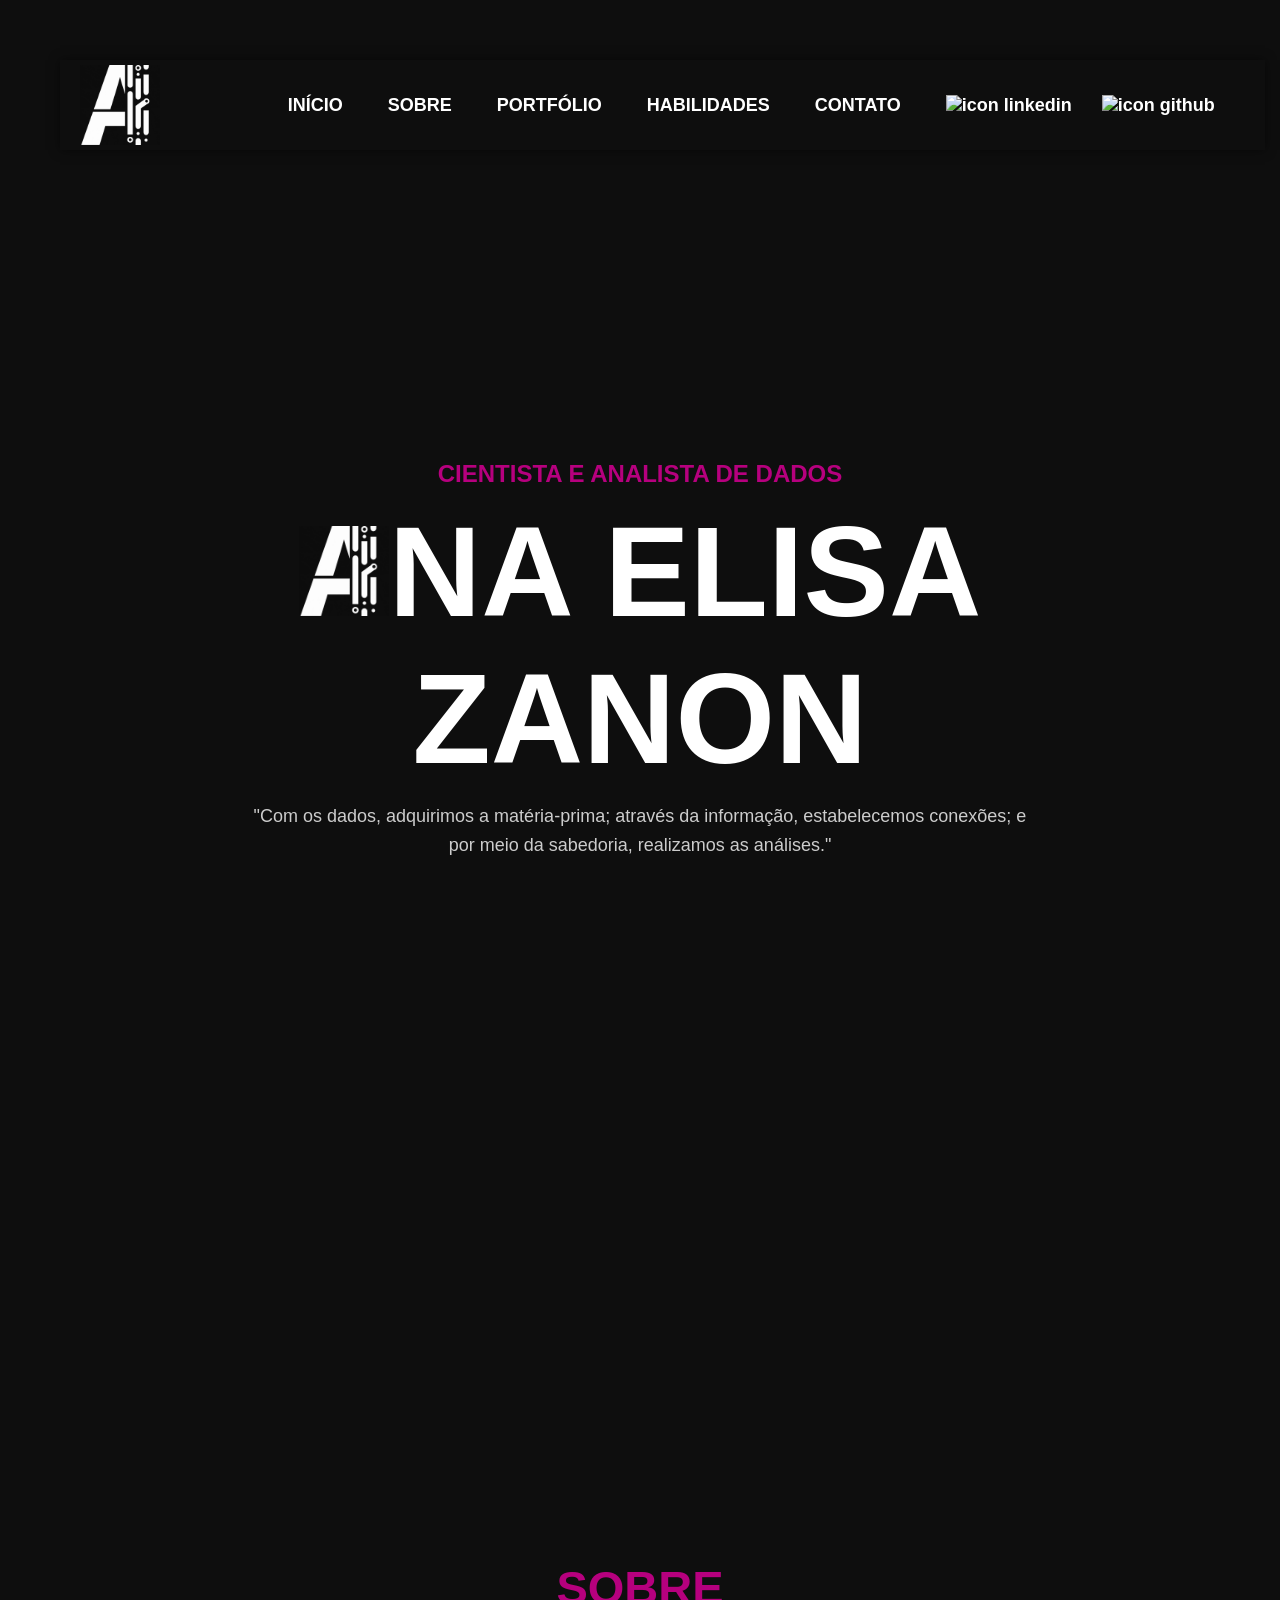
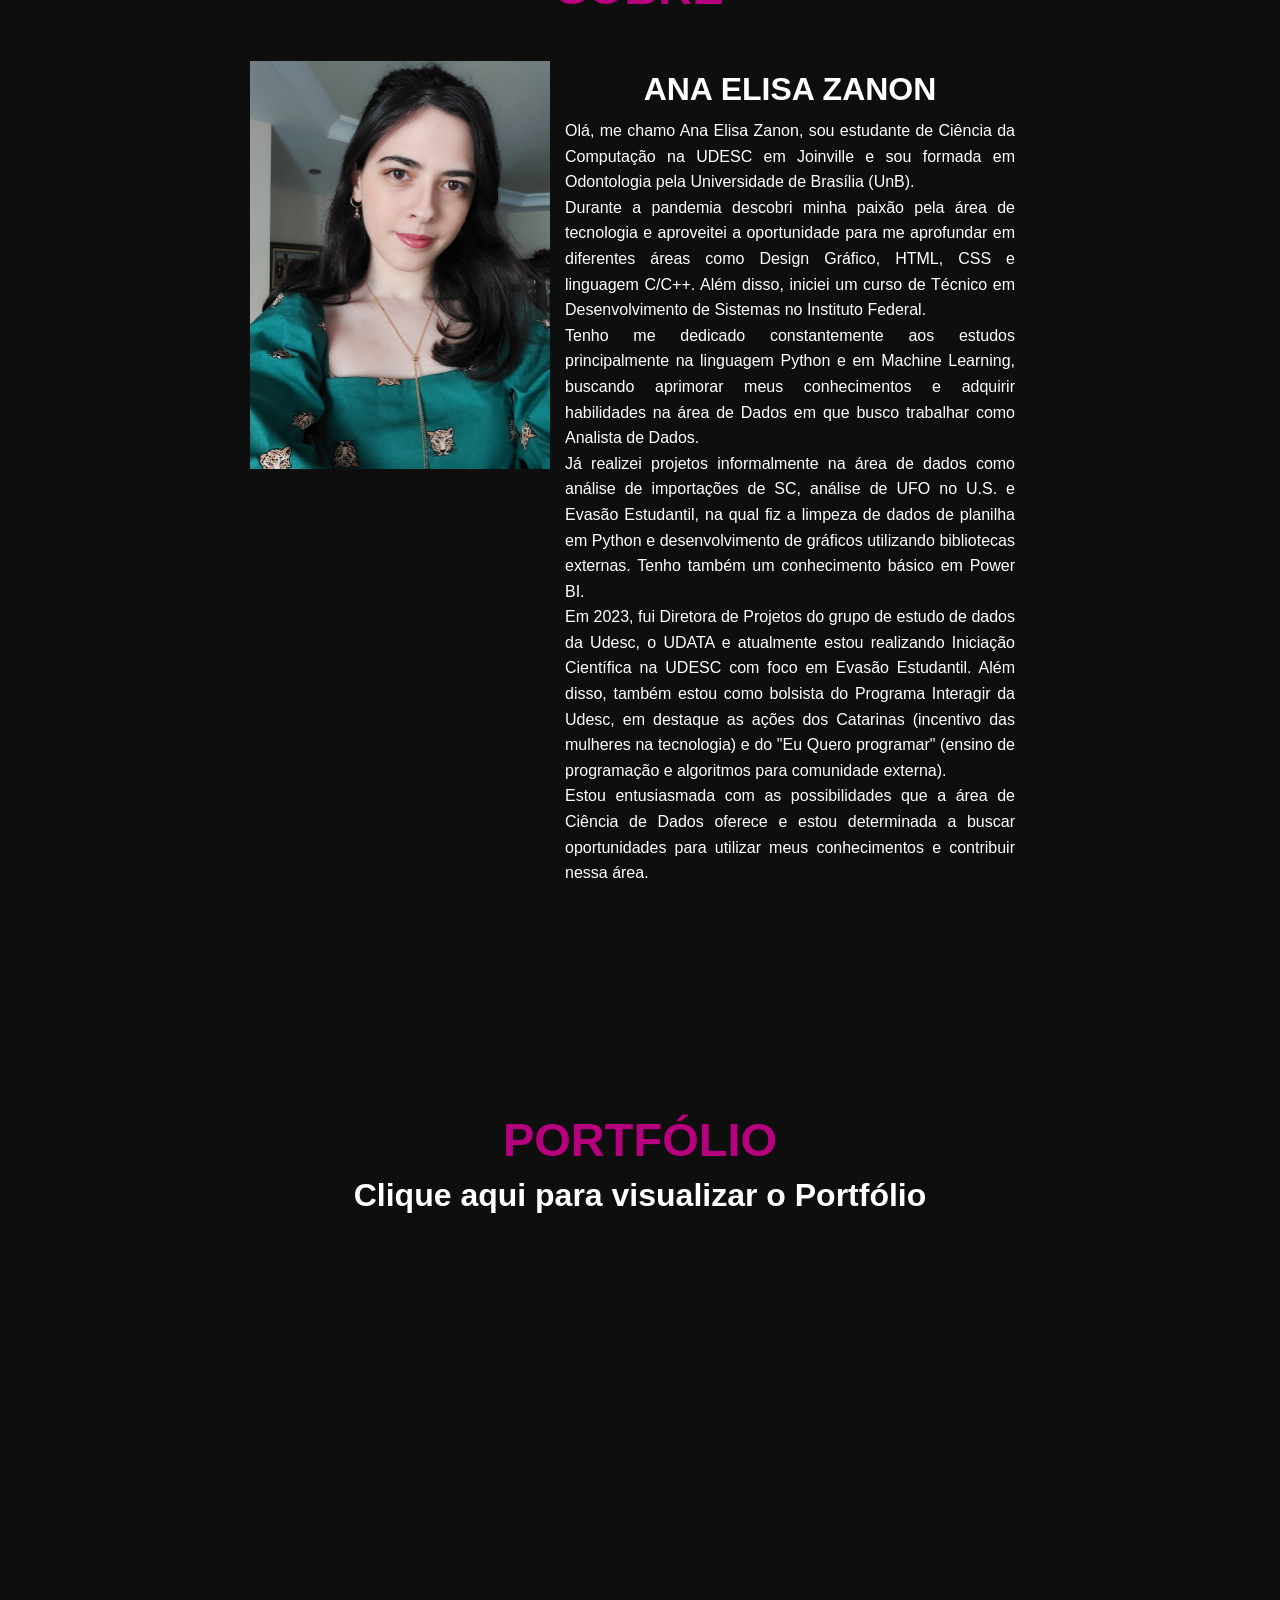
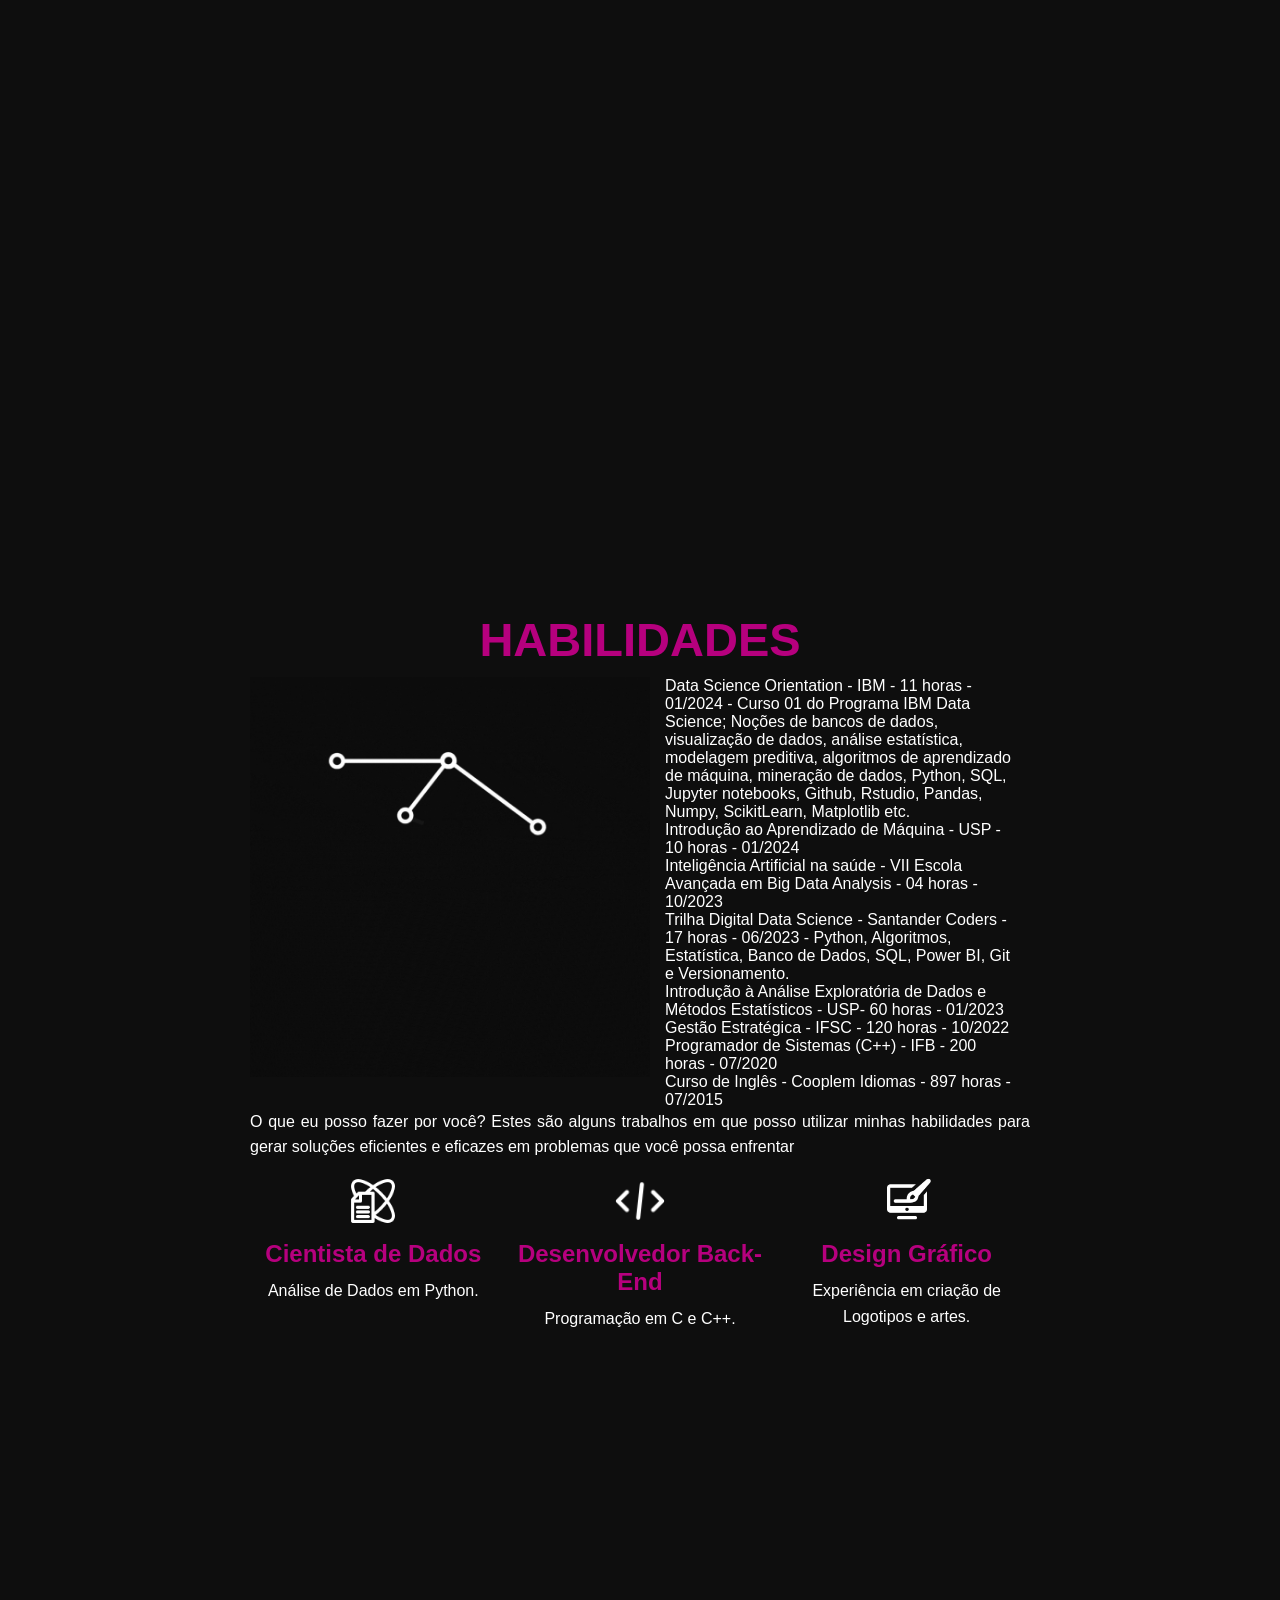
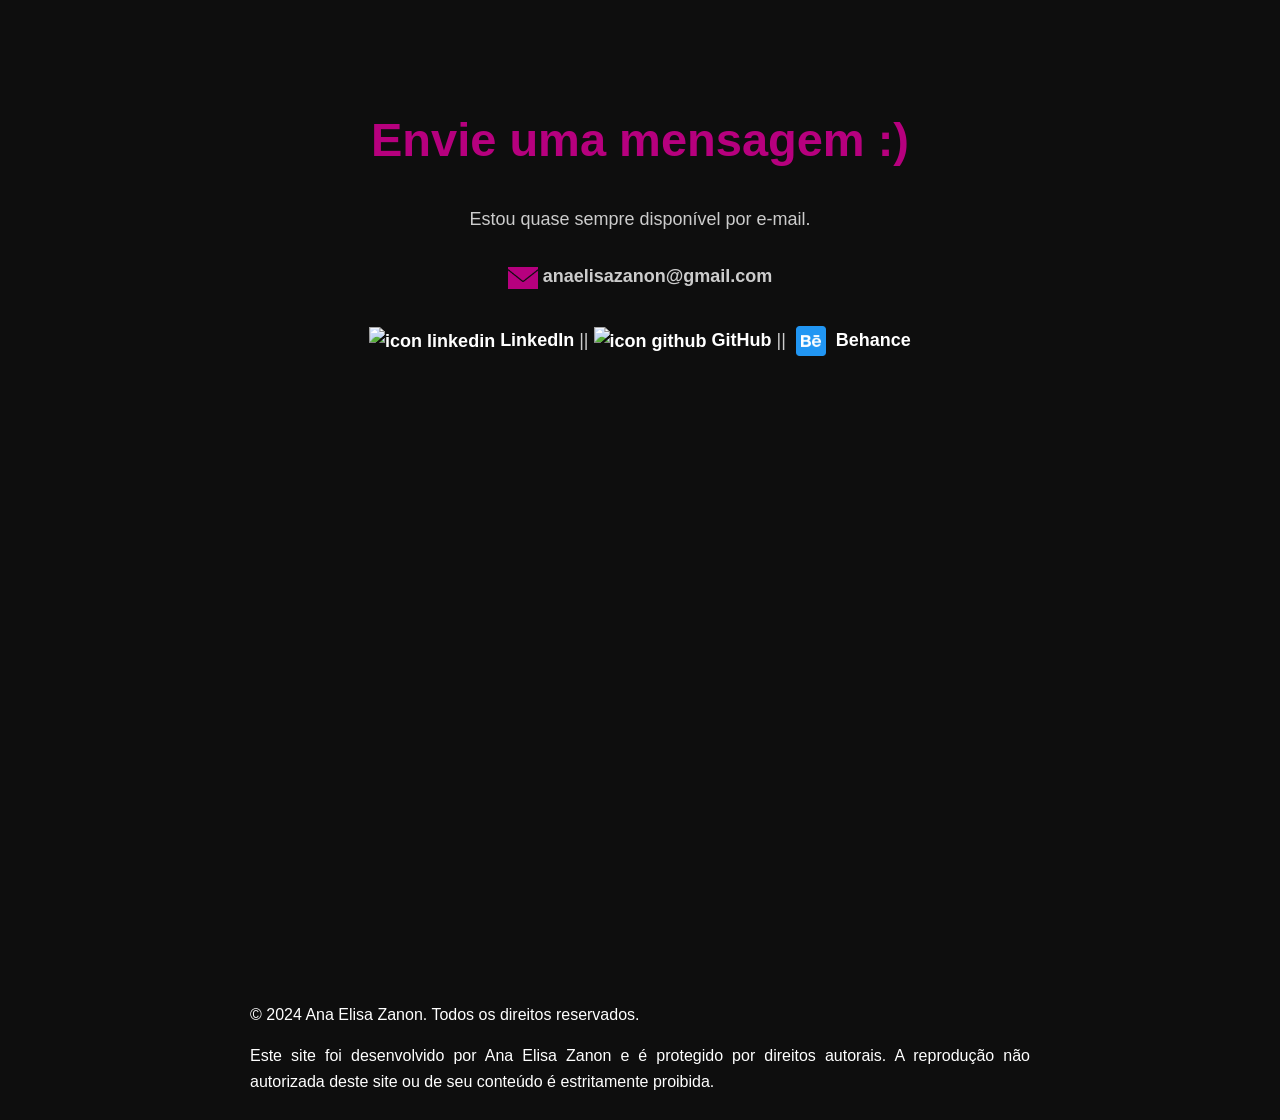
==== index.html @ 8efde6a9 "Update index.html" ====
<!DOCTYPE html>
<html lang="pt-BR">
<head>
    <meta charset="utf-8" />
    <title>Ana Elisa Ghanem Zanon</title>
    <meta name="viewport" content="width=device-width, initial-scale=1.0">
    <link rel="stylesheet" href="/style.css" />
    
</head>
<body>

<header>
    <nav>
        <img src="/images/gif_fundo2.gif" alt="Logo" width="80" />
        <ul>
            <li><a href="#inicio" class="scroll-link">INÍCIO</a></li>
            <li><a href="#sobre" class="scroll-link">SOBRE</a></li>
            <li><a href="#portfolio" class="scroll-link">PORTFÓLIO</a></li>
            <li><a href="#habilidades" class="scroll-link">HABILIDADES</a></li>
            <li><a href="#contato" class="scroll-link">CONTATO</a></li>
            <li><a href="https://www.linkedin.com/in/anaelisazanon/"><img src="/images/icons/icon_linkedin.png" alt="icon linkedin" width="35"/></a><a href="https://github.com/anaelisazanon"><img src="/images/icons/icon_github.png" alt="icon github" width="31"/></a></li>
        </ul>
    </nav>
</header>

<section id="inicio">
    <h4>CIENTISTA E ANALISTA DE DADOS</h4>
    <h1><img src="/images/gif_fundo2.gif" alt="A" width="90"/>NA ELISA ZANON</h1>
    <p class="subtitulo reveal-text">"Com os dados, adquirimos a matéria-prima; através da informação, estabelecemos conexões; e por meio da sabedoria, realizamos as análises."</p>
</section>

<section id="sobre">
    <h2>SOBRE</h2><br><br>
    <ul>
        <li><img src="/images/ana.jpg" alt="Foto Pessoal" width="300" /></li>
        <li><h3>ANA ELISA ZANON</h3>
            <p>Olá, me chamo Ana Elisa Zanon, sou estudante de Ciência da Computação na UDESC em Joinville e sou formada em Odontologia pela Universidade de Brasília (UnB).
            <br>Durante a pandemia descobri minha paixão pela área de tecnologia e aproveitei a oportunidade para me aprofundar em diferentes áreas como Design Gráfico, HTML, CSS e linguagem C/C++. Além disso, iniciei um curso de Técnico em Desenvolvimento de Sistemas no Instituto Federal.
            <br>Tenho me dedicado constantemente aos estudos principalmente na linguagem Python e em Machine Learning, buscando aprimorar meus conhecimentos e adquirir habilidades na área de Dados em que busco trabalhar como Analista de Dados.
            <br>Já realizei projetos informalmente na área de dados como análise de importações de SC, análise de UFO no U.S. e Evasão Estudantil, na qual fiz a limpeza de dados de planilha em Python e desenvolvimento de gráficos utilizando bibliotecas externas. Tenho também um conhecimento básico em Power BI.
            <br>Em 2023, fui Diretora de Projetos do grupo de estudo de dados da Udesc, o UDATA e atualmente estou realizando Iniciação Científica na UDESC com foco em Evasão Estudantil. Além disso, também estou como bolsista do Programa Interagir da Udesc, em destaque as ações dos Catarinas (incentivo das mulheres na tecnologia) e do "Eu Quero programar" (ensino de programação e algoritmos para comunidade externa).
            <br>Estou entusiasmada com as possibilidades que a área de Ciência de Dados oferece e estou determinada a buscar oportunidades para utilizar meus conhecimentos e contribuir nessa área.</p>
        
        </li>
    </ul>
</section>

<section id="portfolio">
    <h2>PORTFÓLIO</h2>
    <h3><a href="https://sites.google.com/view/anaelisazanon?usp=sharing">Clique aqui para visualizar o Portfólio</a></h3>
</section>

<section id="habilidades">
    <h2>HABILIDADES</h2>
    <ul>
        <li><img src="/images/gif_fundo.gif" alt="Imagem Ciencia de Dados" width="400" /></li>
        <li>Data Science Orientation - IBM - 11 horas - 01/2024 - Curso 01 do Programa IBM Data Science; Noções de bancos de dados, visualização de dados, análise estatística, modelagem preditiva, algoritmos de aprendizado de máquina, mineração de dados, Python, SQL, Jupyter notebooks, Github, Rstudio, Pandas, Numpy, ScikitLearn, Matplotlib etc.
        <br>Introdução ao Aprendizado de Máquina - USP - 10 horas - 01/2024
        <br>Inteligência Artificial na saúde - VII Escola Avançada em Big Data Analysis - 04 horas - 10/2023
        <br>Trilha Digital Data Science - Santander Coders - 17 horas - 06/2023 - Python, Algoritmos, Estatística, Banco de Dados, SQL, Power BI, Git e Versionamento.
        <br>Introdução à Análise Exploratória de Dados e Métodos Estatísticos - USP- 60 horas - 01/2023
        <br>Gestão Estratégica - IFSC - 120 horas - 10/2022
        <br>Programador de Sistemas (C++) - IFB - 200 horas - 07/2020
        <br>Curso de Inglês - Cooplem Idiomas - 897 horas - 07/2015
        </li>
    </ul>
    <p>O que eu posso fazer por você? Estes são alguns trabalhos em que posso utilizar minhas habilidades para gerar soluções eficientes e eficazes em problemas que você possa enfrentar</p>
    <div class="grid-container">
        <div class="grid-item">
            <img src="/images/icons/icon1.png" alt="Ícone 1">
            <h4>Cientista de Dados</h4>
            <p class="subtitulo2">Análise de Dados em Python.</p>
        </div>
        <div class="grid-item">
            <img src="/images/icons/icon2.png" alt="Ícone 2">
            <h4>Desenvolvedor Back-End</h4>
            <p class="subtitulo2">Programação em C e C++.</p>
        </div>
        <div class="grid-item">
            <img src="/images/icons/icon3.png" alt="Ícone 3">
            <h4>Design Gráfico</h4>
            <p class="subtitulo2">Experiência em criação de Logotipos e artes. </p>
        </div>
        
        <!-- Repita para os demais ícones e habilidades -->
    </div>


</section>

<section id="contato">
    <h2>Envie uma mensagem :)</h2><br>
    <p class="subtitulo">
        Estou quase sempre disponível por e-mail.
        <br><br><a href="mailto:anaelisazanon@gmail.com"><img src="/images/icons/icon_email.png" alt="icon behance" width="30" align="center" />  </a><b>anaelisazanon@gmail.com</b> <br><br>
        <a href="https://www.linkedin.com/in/anaelisazanon/"><img src="/images/icons/icon_linkedin.png" alt="icon linkedin" width="40" align="center"/> LinkedIn </a>||
        <a href="https://github.com/anaelisazanon"><img src="/images/icons/icon_github.png" alt="icon github" width="36" align="center"/> GitHub </a>||
        <a href="https://www.behance.net/anaelisazanon"><img src="/images/icons/icon_behance.png" alt="icon behance" width="40" align="center"/> Behance </a><br>
    </p>
</section>
<footer>
    <p>&copy; 2024 Ana Elisa Zanon. Todos os direitos reservados.</p>
    <p>Este site foi desenvolvido por Ana Elisa Zanon e é protegido por direitos autorais. A reprodução não autorizada deste site ou de seu conteúdo é estritamente proibida.</p>
  </footer>

</body>
</html>
---- style.css ----
html, body {
    height: 100%;
    margin: 0;
    padding: 0;
}

body {
    font-family: 'Open Sans', 'Segoe UI', Tahoma, Geneva, Verdana, sans-serif;
    background-color: #0e0e0e;
    background-size: cover;
    background-position: center top;
    background-repeat: no-repeat;
    min-height: 100vh;
    margin: 250px; 
}


ul {
    list-style: none;
    margin: 0;
    padding: 0;
    display: flex;
}

li {
    margin-right: 15px;
}
/* Adicione essas regras CSS para criar o efeito de revelação apenas para o texto específico */

.reveal-text {
    position: relative;
}

.reveal-text::after {
    content: ''; /* Cria um pseudo-elemento para o fundo */
    display: block;
    width: 100%;
    height: 100%;
    background-color: #0e0e0e; /* Cor de fundo, ajuste conforme necessário */
    position: absolute;
    top: 0;
    left: 0;
    z-index: 1; /* Coloca o fundo abaixo do texto */
    animation: revealText 2s ease-in-out forwards; /* Define a animação de revelação e mantém o estado final */
}

@keyframes revealText {
    to {
        width: 0; /* Termina com largura zero, revelando o texto */
    }
}

h1{
    color: #fff;
    font-size: 800%;
    margin: 0;
    text-align: center;
}

h2 {
    color: #B6007E;
    font-weight: bold; /* Ajusta o peso da fonte para destacar o título */
    margin: 10px 0; /* Adiciona espaçamento superior e inferior para melhorar a separação */
    font-size: 47px; /* Ajusta o tamanho da fonte conforme necessário */
    text-align: center; /* Centraliza o texto para um visual mais equilibrado */
}

h3 {
    color: #ffffff;
    font-weight: bold; /* Ajusta o peso da fonte para destacar o título */
    margin: 10px 0; /* Adiciona espaçamento superior e inferior para melhorar a separação */
    font-size: 32px; /* Ajusta o tamanho da fonte conforme necessário */
    text-align: center; /* Centraliza o texto para um visual mais equilibrado */
}

h4 {
    color: #B6007E;
    font-weight: bold; /* Ajusta o peso da fonte para destacar o título */
    margin: 10px 0; /* Adiciona espaçamento superior e inferior para melhorar a separação */
    font-size: 24px; /* Ajusta o tamanho da fonte conforme necessário */
    text-align: center; /* Centraliza o texto para um visual mais equilibrado */
}


p {
    color: #fff;
    font-weight: normal;
    margin: 0;
    text-align: justify;
    line-height: 1.6; /* Ajusta a altura da linha para melhor legibilidade */
    font-size: 16px; /* Ajusta o tamanho da fonte conforme necessário */
}

.subtitulo {
    color: #ccc; /* Exemplo: altere a cor conforme necessário */
    font-size: 18px; /* Exemplo: ajuste o tamanho da fonte conforme necessário */
    margin-top: 10px; /* Exemplo: ajuste a margem superior conforme necessário */
    text-align: center;
}

/* Adiciona um espaçamento adicional no final de cada parágrafo para melhorar a leitura */
p::after {
    content: '\00a0'; /* Adiciona um caractere de espaço não quebrável */
    display: block;
    height: 1em; /* Ajusta a altura conforme necessário */
}

a {
    text-decoration: none;
    color: #fff;
    font-weight: bold;
    transition: color 0.3s ease;
}

a:hover {
    color: #B6007E;
}

#inicio, #sobre, #portfolio, #habilidades, #contato {
    min-height: 100vh;
    display: flexbox;
    flex-direction: column;
    align-items: center;
    justify-content: center;
    color: #fff;
    background-color: #0e0e0e;
    padding-top: 200px;  
}

nav {
    display: flex;
    justify-content: space-between;
    align-items: center;
    margin: 60px;
    position: fixed;
    top: 0;
    left: 0;
    width: 91%;
    height: 70px;
    background-color: #0e0e0e;
    padding: 10px 20px;
    text-align: center;
    z-index: 2;
    box-shadow: 0 0 10px rgba(0, 0, 0, 0.5);
    
}
nav ul {
    display: flex;
    list-style: none;
    margin: 0;
    padding: 0;
    align-items: center; /* Adiciona o alinhamento vertical */
}

nav ul li {
    margin-right: 15px;
    display: flex;
    align-items: center;
}

nav a {
    color: #fff;
    text-decoration: none;
    margin: 0 15px;
    font-size: 18px;
}


#habilidades {
    /* Adicione estilos conforme necessário para a seção de habilidades */
}

.grid-container {
    display: grid;
    grid-template-columns: repeat(3, 1fr);
    gap: 20px; /* Espaçamento entre os itens da grade */
}

.grid-item {
    text-align: center;
}

.grid-item img {
    width: 100%; /* Certifica-se de que a largura da imagem é 100% do contêiner */
    max-width: 50px; /* Defina a largura máxima da imagem conforme necessário */
}

.grid-item p {
    margin-top: 10px; /* Ajuste conforme necessário */
    color: #fff; /* Cor do texto */
}
.subtitulo2 {
    color: #ccc; /* Exemplo: altere a cor conforme necessário */
    font-size: 16px; /* Exemplo: ajuste o tamanho da fonte conforme necessário */
    margin-top: 10px; /* Exemplo: ajuste a margem superior conforme necessário */
    text-align: center;
}
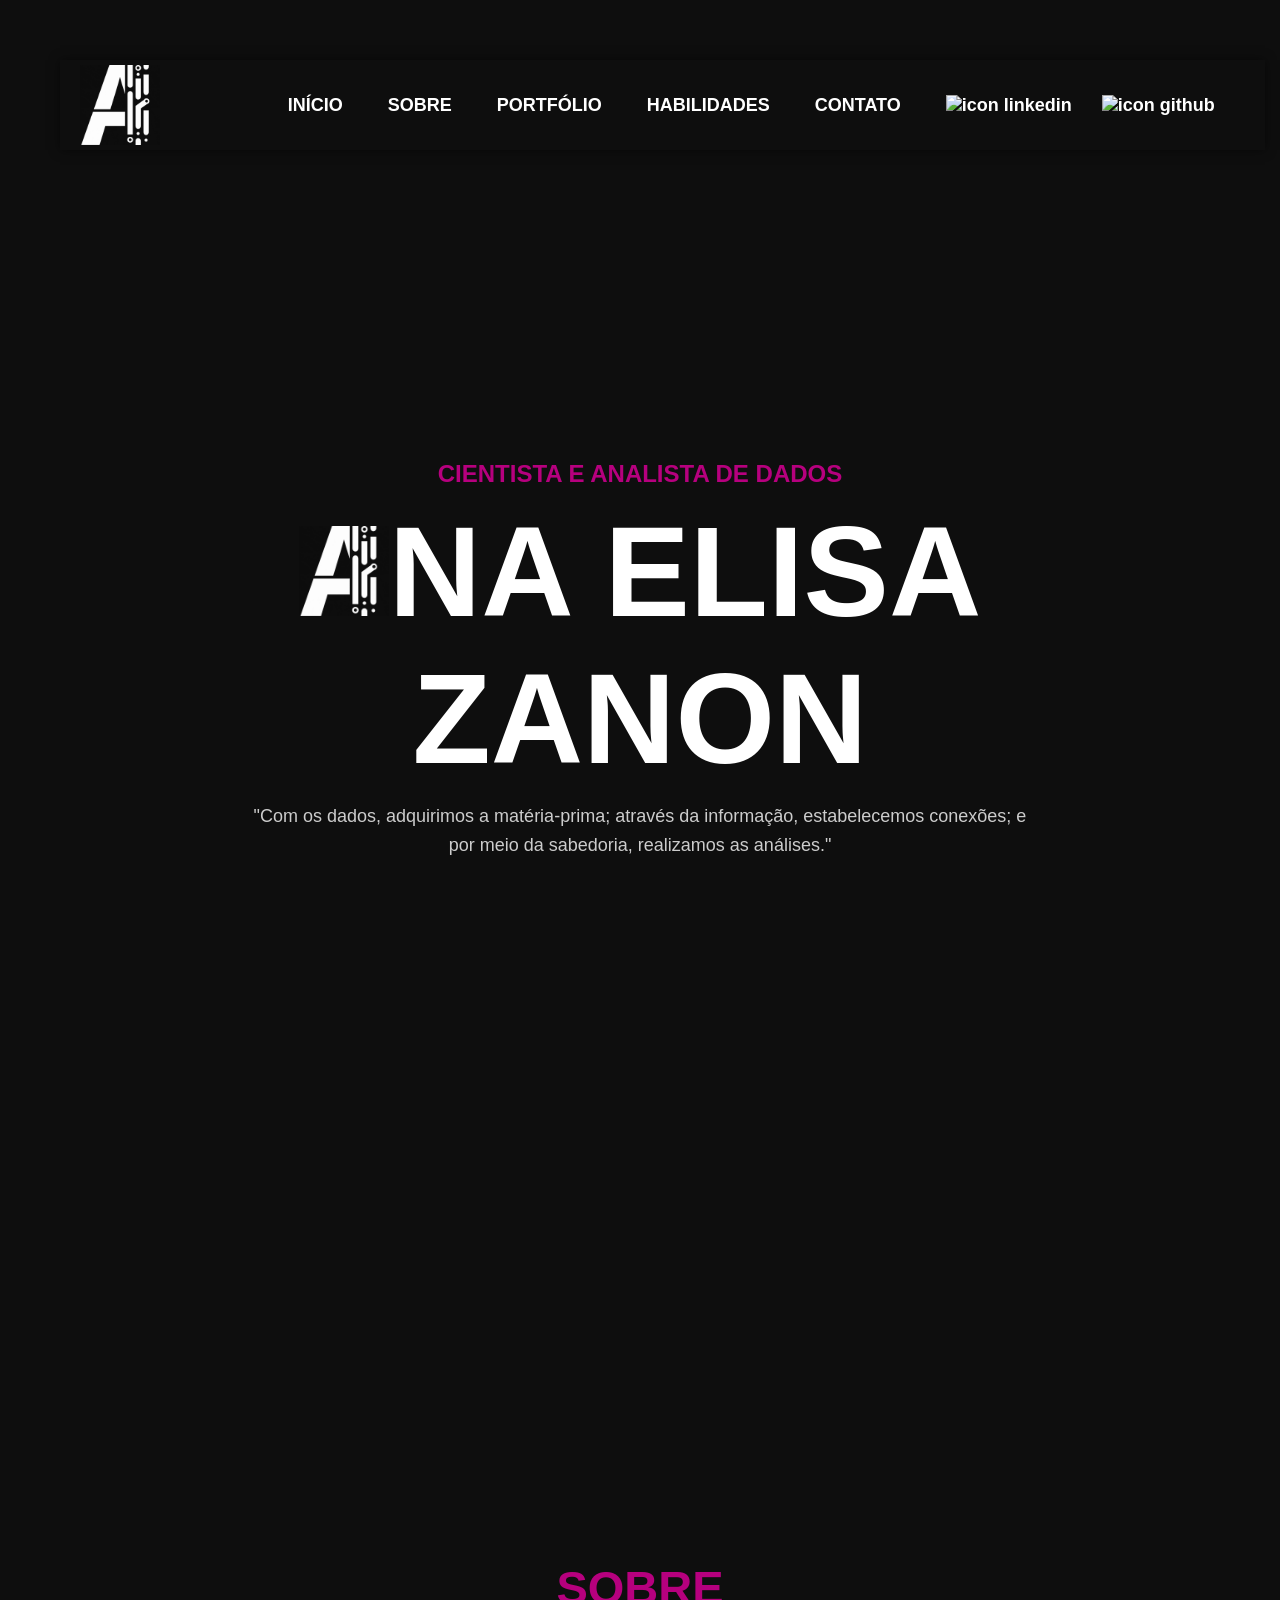
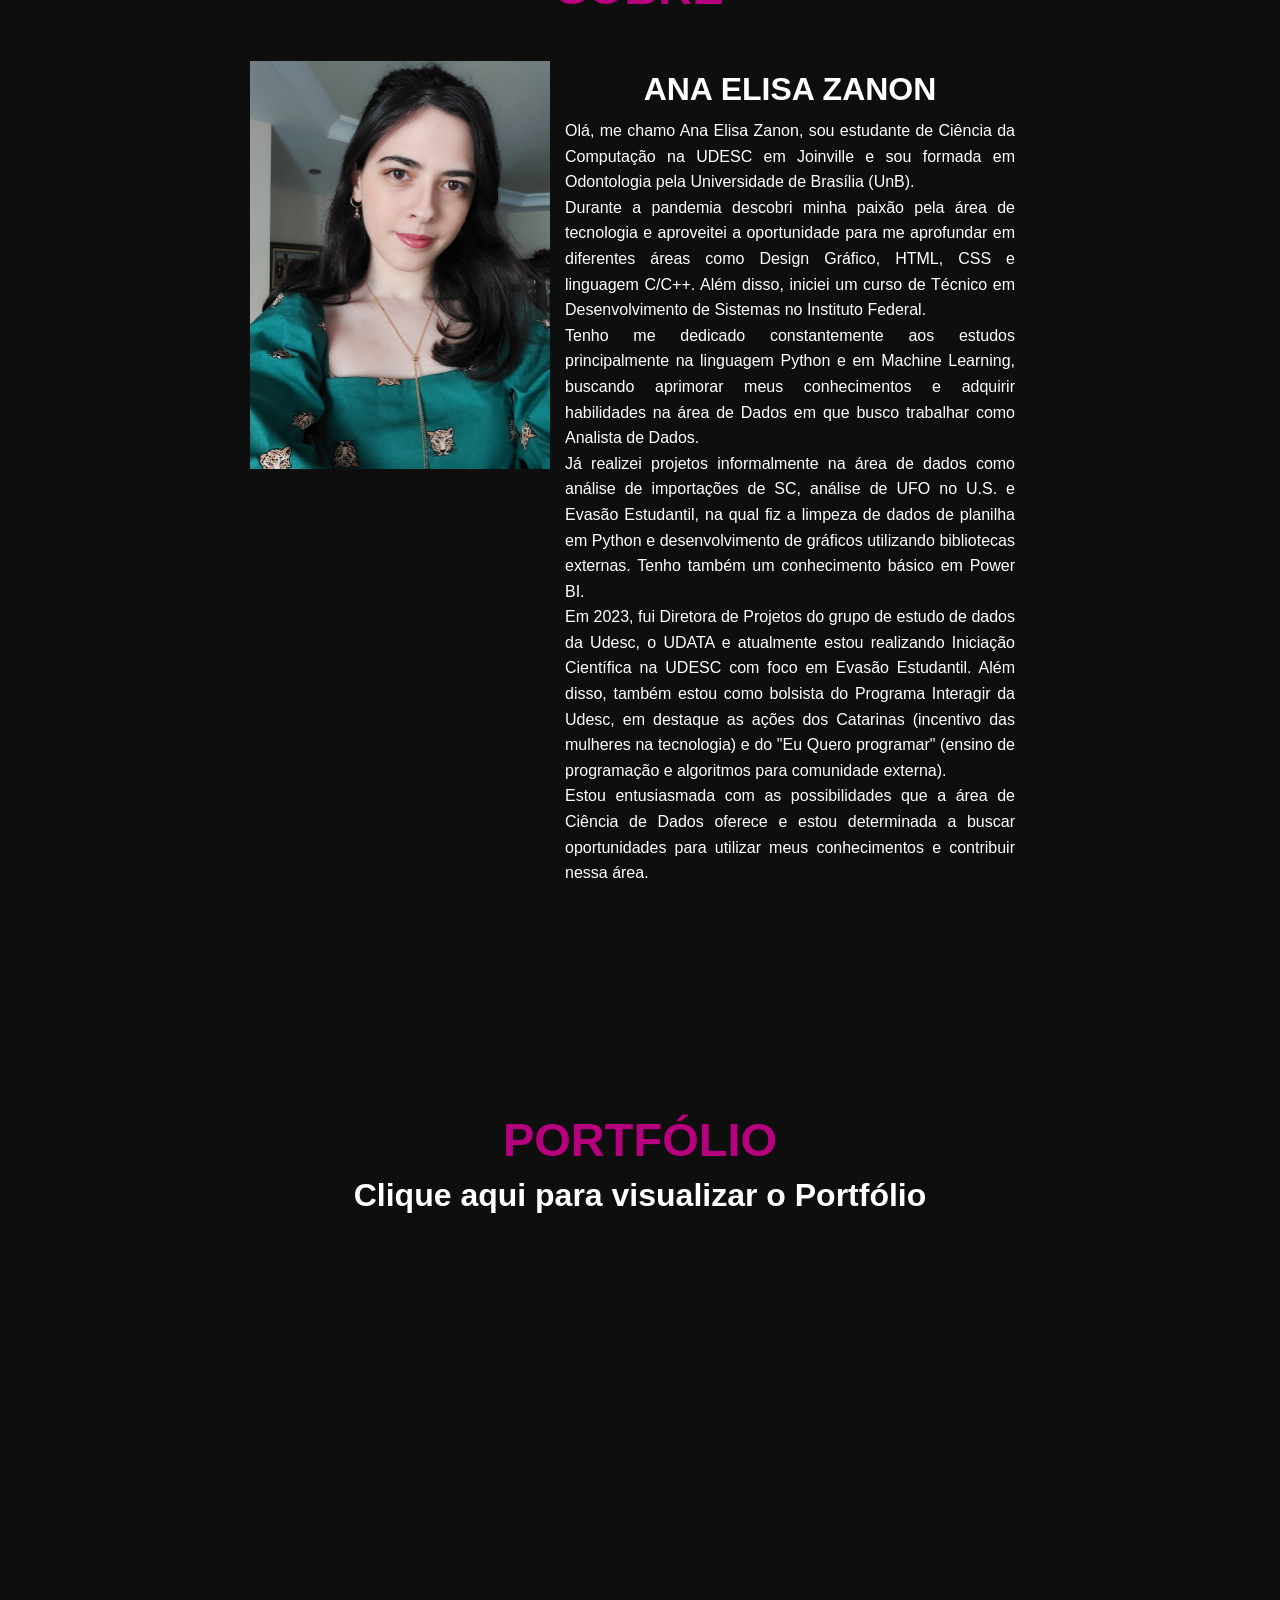
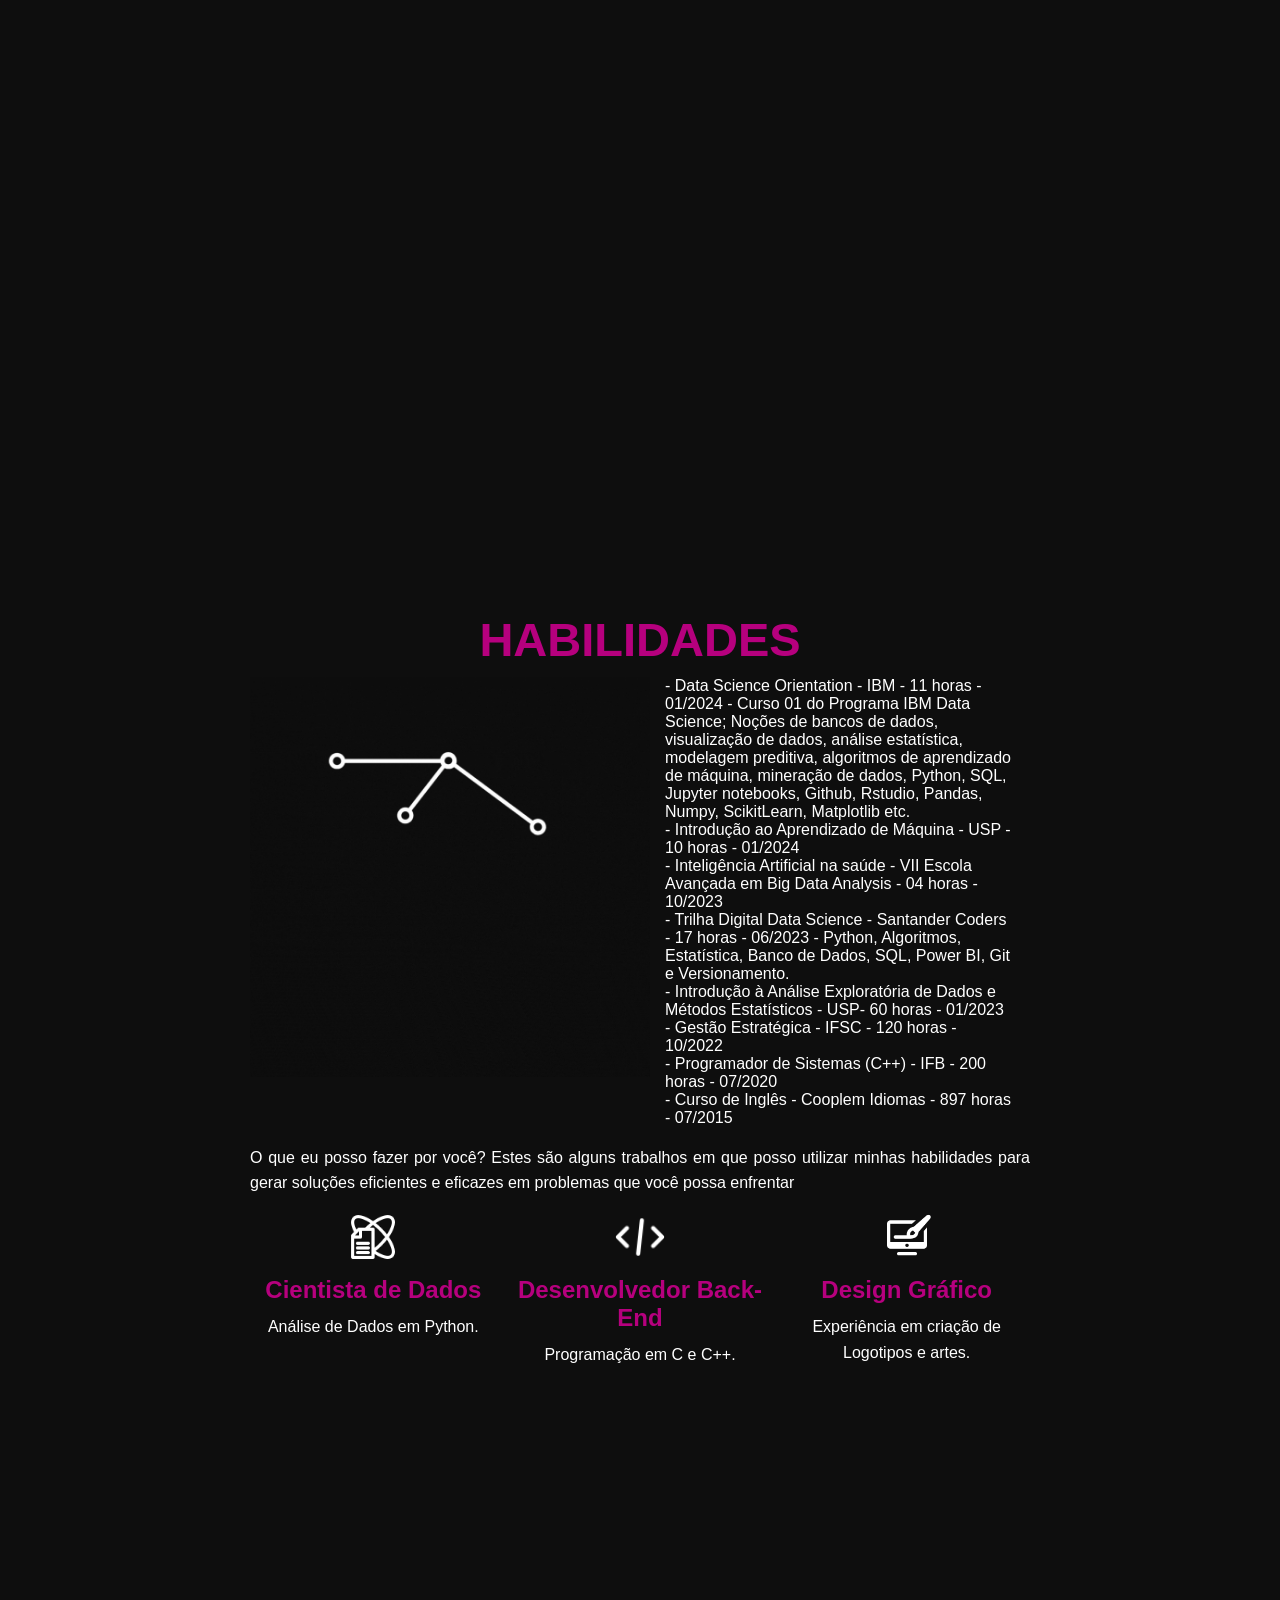
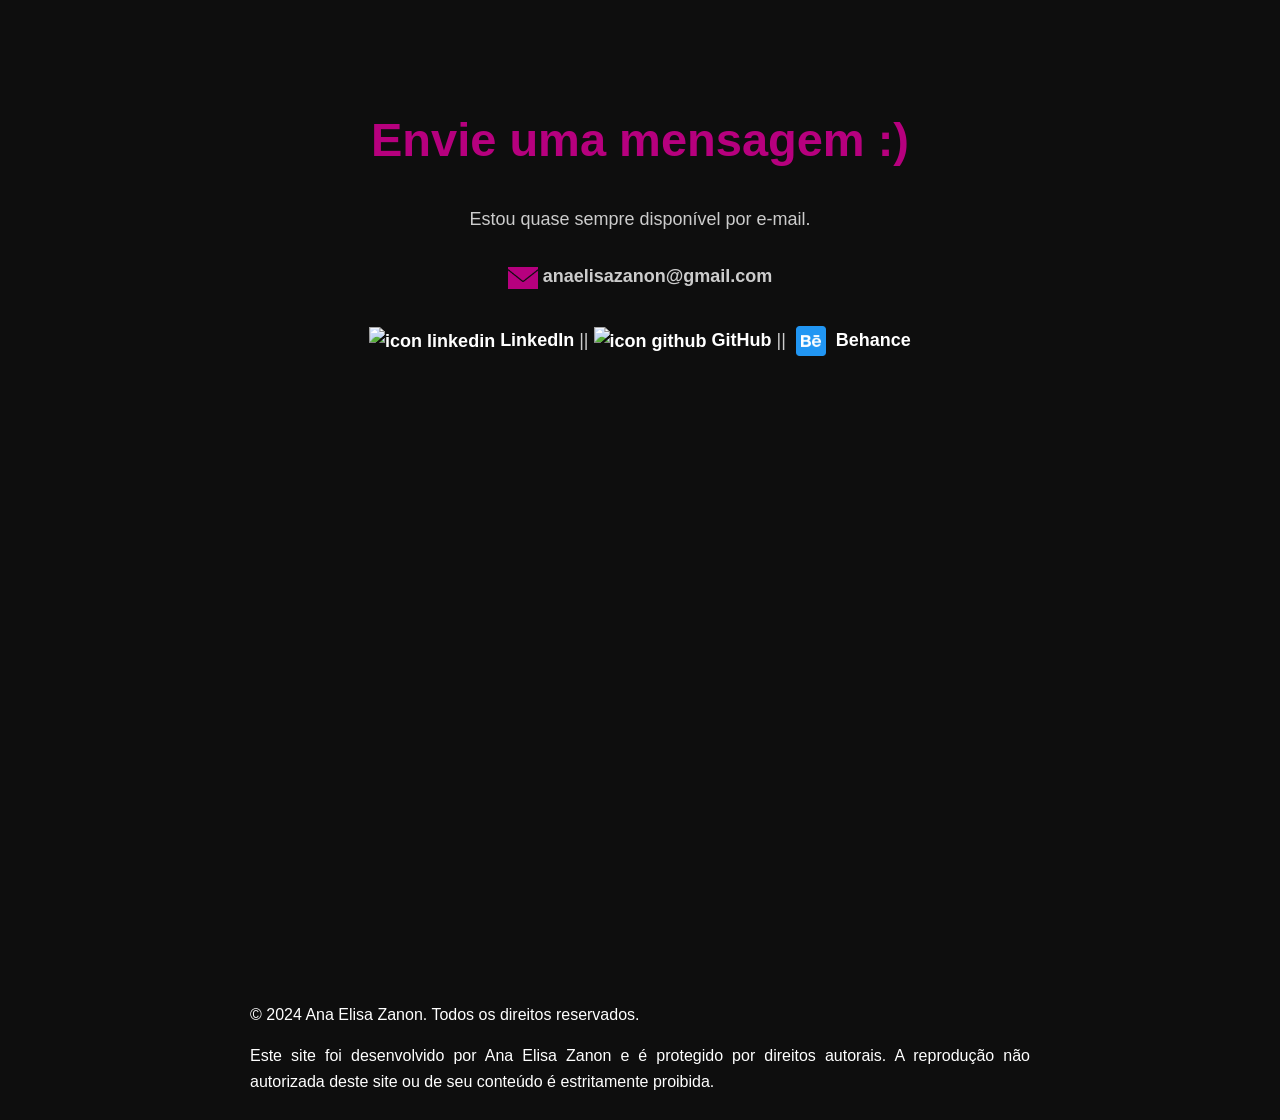
==== commit 940e071d: "habilidades mudanca" ====
--- a/index.html
+++ b/index.html
@@ -54,14 +54,14 @@
     <h2>HABILIDADES</h2>
     <ul>
         <li><img src="/images/gif_fundo.gif" alt="Imagem Ciencia de Dados" width="400" /></li>
-        <li>Data Science Orientation - IBM - 11 horas - 01/2024 - Curso 01 do Programa IBM Data Science; Noções de bancos de dados, visualização de dados, análise estatística, modelagem preditiva, algoritmos de aprendizado de máquina, mineração de dados, Python, SQL, Jupyter notebooks, Github, Rstudio, Pandas, Numpy, ScikitLearn, Matplotlib etc.
-        <br>Introdução ao Aprendizado de Máquina - USP - 10 horas - 01/2024
-        <br>Inteligência Artificial na saúde - VII Escola Avançada em Big Data Analysis - 04 horas - 10/2023
-        <br>Trilha Digital Data Science - Santander Coders - 17 horas - 06/2023 - Python, Algoritmos, Estatística, Banco de Dados, SQL, Power BI, Git e Versionamento.
-        <br>Introdução à Análise Exploratória de Dados e Métodos Estatísticos - USP- 60 horas - 01/2023
-        <br>Gestão Estratégica - IFSC - 120 horas - 10/2022
-        <br>Programador de Sistemas (C++) - IFB - 200 horas - 07/2020
-        <br>Curso de Inglês - Cooplem Idiomas - 897 horas - 07/2015
+        <li>- Data Science Orientation - IBM - 11 horas - 01/2024 - Curso 01 do Programa IBM Data Science; Noções de bancos de dados, visualização de dados, análise estatística, modelagem preditiva, algoritmos de aprendizado de máquina, mineração de dados, Python, SQL, Jupyter notebooks, Github, Rstudio, Pandas, Numpy, ScikitLearn, Matplotlib etc.
+        <br>- Introdução ao Aprendizado de Máquina - USP - 10 horas - 01/2024
+        <br>- Inteligência Artificial na saúde - VII Escola Avançada em Big Data Analysis - 04 horas - 10/2023
+        <br>- Trilha Digital Data Science - Santander Coders - 17 horas - 06/2023 - Python, Algoritmos, Estatística, Banco de Dados, SQL, Power BI, Git e Versionamento.
+        <br>- Introdução à Análise Exploratória de Dados e Métodos Estatísticos - USP- 60 horas - 01/2023
+        <br>- Gestão Estratégica - IFSC - 120 horas - 10/2022
+        <br>- Programador de Sistemas (C++) - IFB - 200 horas - 07/2020
+        <br>- Curso de Inglês - Cooplem Idiomas - 897 horas - 07/2015<br><br>
         </li>
     </ul>
     <p>O que eu posso fazer por você? Estes são alguns trabalhos em que posso utilizar minhas habilidades para gerar soluções eficientes e eficazes em problemas que você possa enfrentar</p>
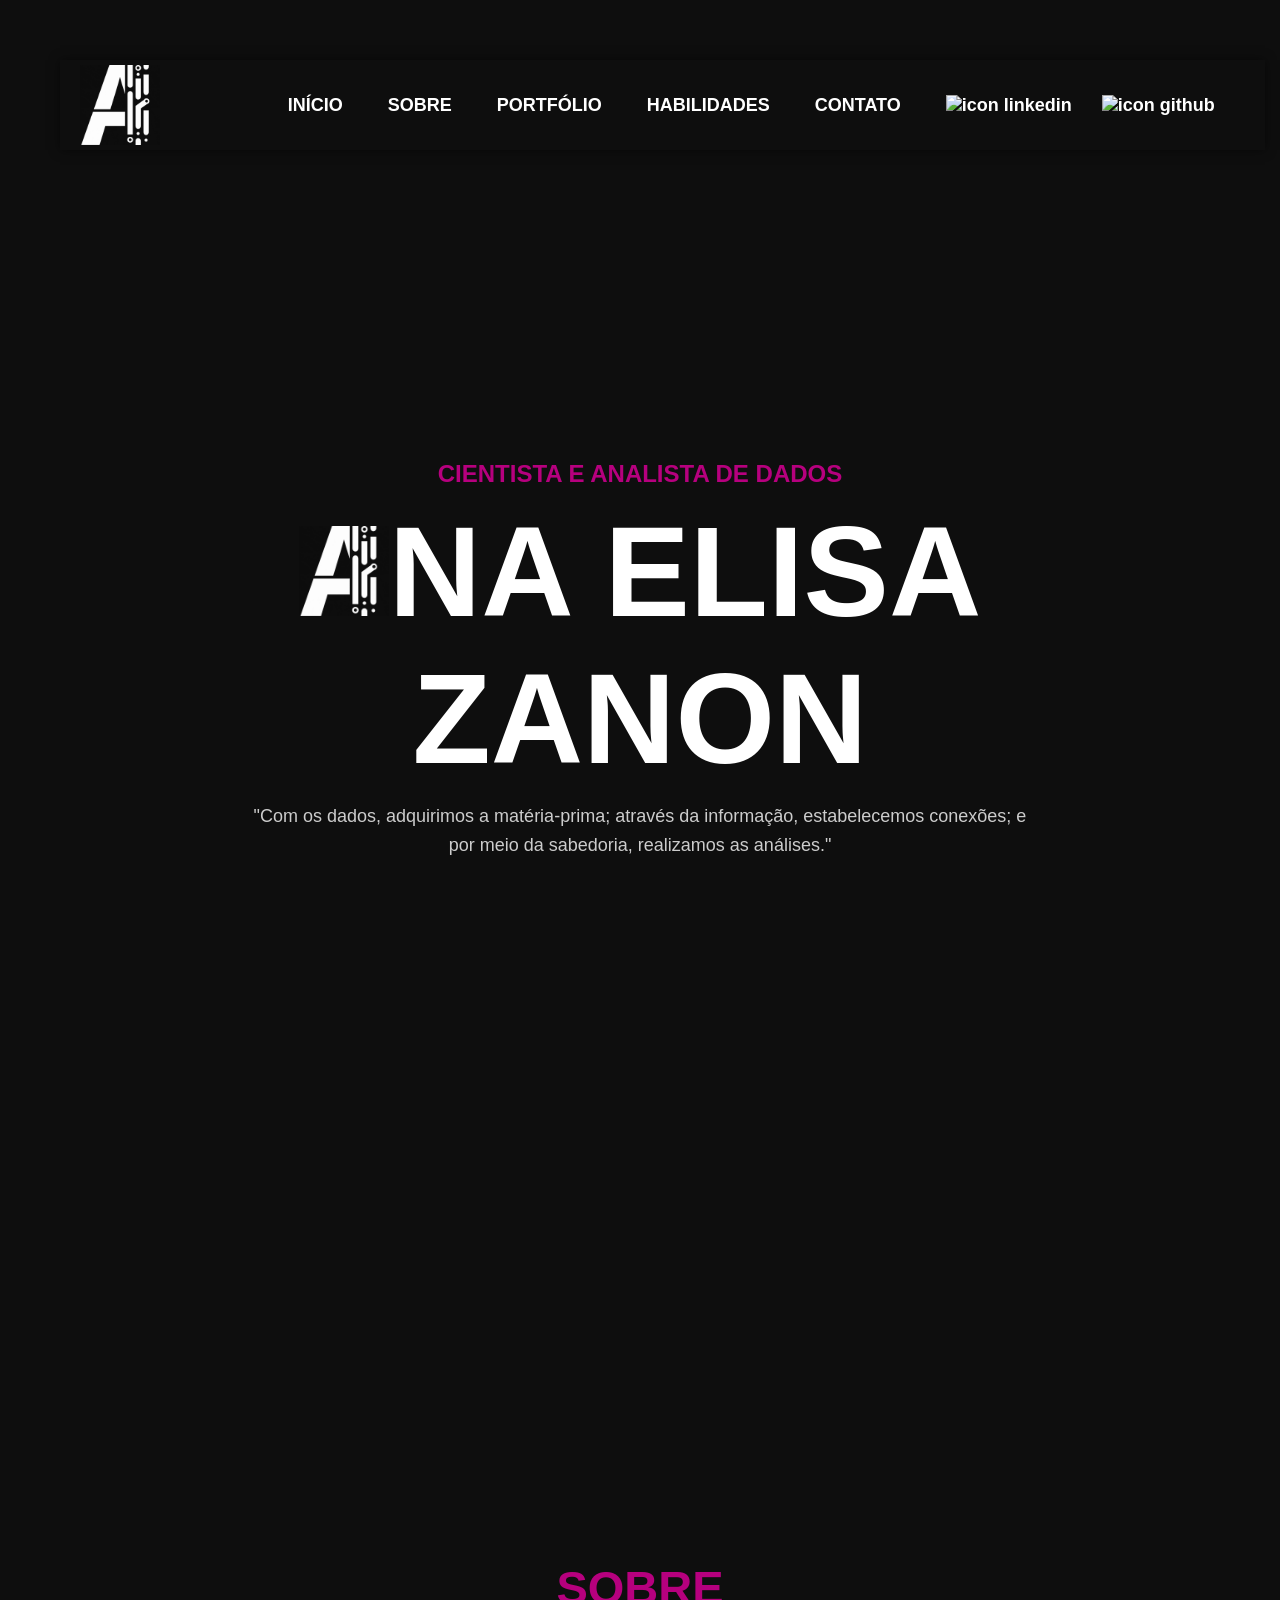
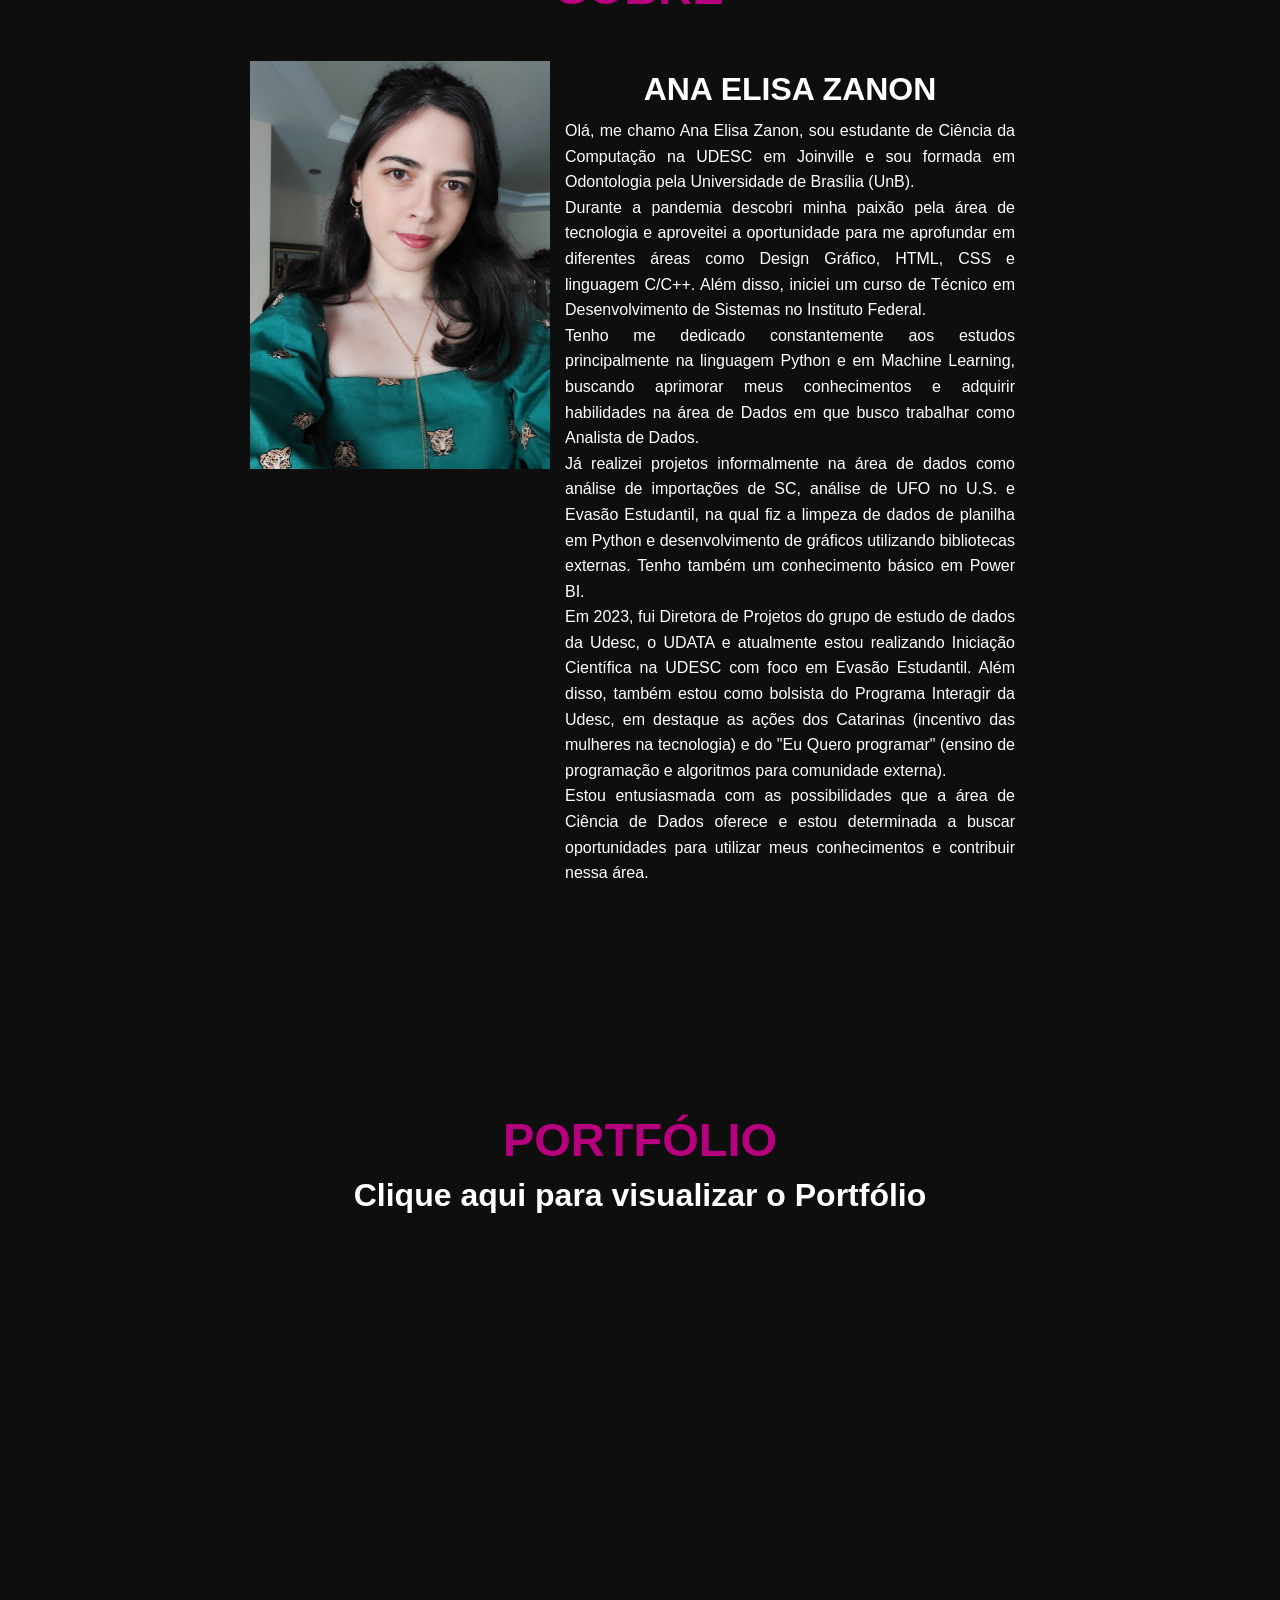
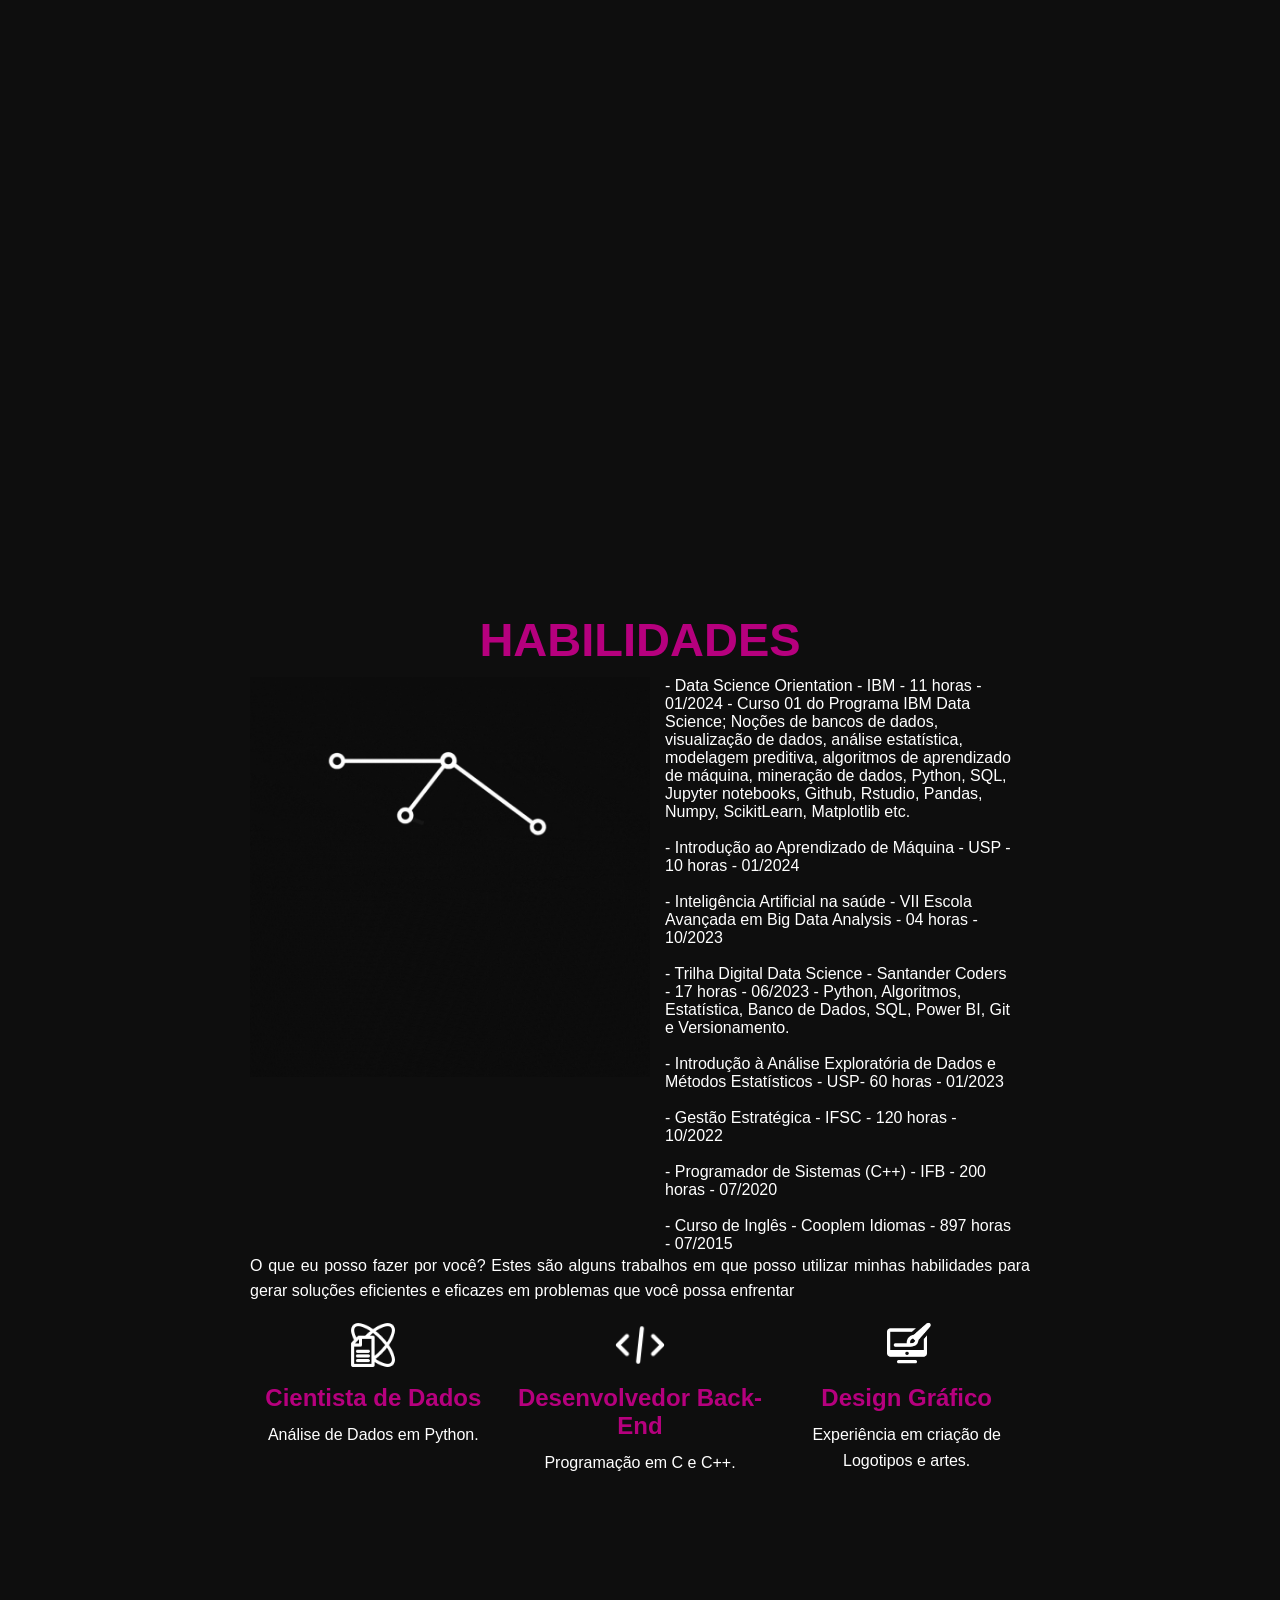
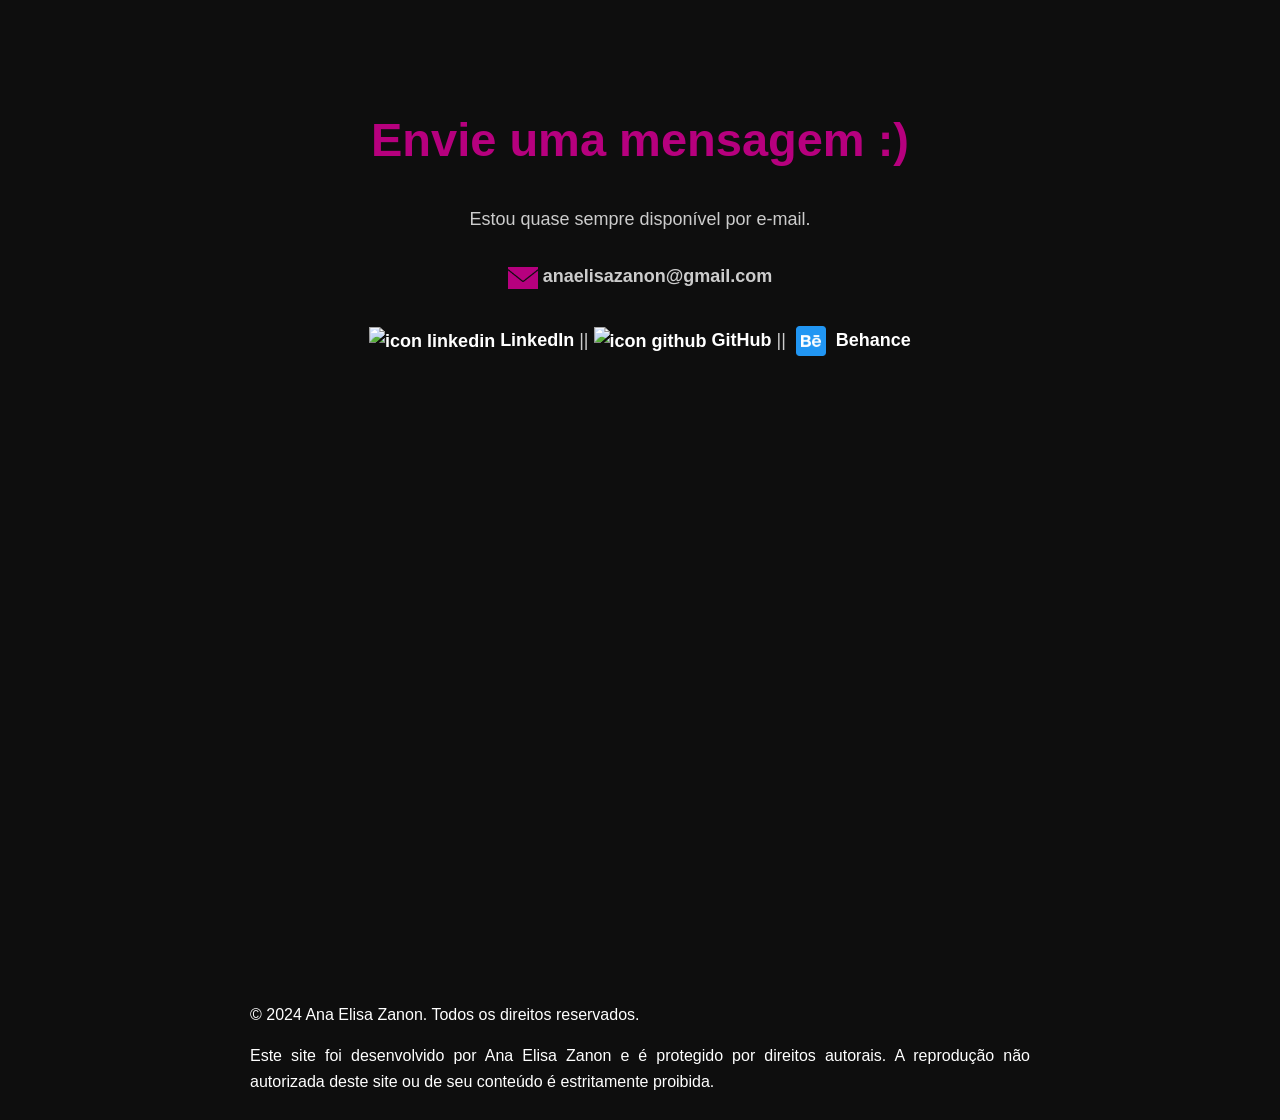
==== commit 9632e9ab: "espacamento habilidades" ====
--- a/index.html
+++ b/index.html
@@ -55,13 +55,13 @@
     <ul>
         <li><img src="/images/gif_fundo.gif" alt="Imagem Ciencia de Dados" width="400" /></li>
         <li>- Data Science Orientation - IBM - 11 horas - 01/2024 - Curso 01 do Programa IBM Data Science; Noções de bancos de dados, visualização de dados, análise estatística, modelagem preditiva, algoritmos de aprendizado de máquina, mineração de dados, Python, SQL, Jupyter notebooks, Github, Rstudio, Pandas, Numpy, ScikitLearn, Matplotlib etc.
-        <br>- Introdução ao Aprendizado de Máquina - USP - 10 horas - 01/2024
-        <br>- Inteligência Artificial na saúde - VII Escola Avançada em Big Data Analysis - 04 horas - 10/2023
-        <br>- Trilha Digital Data Science - Santander Coders - 17 horas - 06/2023 - Python, Algoritmos, Estatística, Banco de Dados, SQL, Power BI, Git e Versionamento.
-        <br>- Introdução à Análise Exploratória de Dados e Métodos Estatísticos - USP- 60 horas - 01/2023
-        <br>- Gestão Estratégica - IFSC - 120 horas - 10/2022
-        <br>- Programador de Sistemas (C++) - IFB - 200 horas - 07/2020
-        <br>- Curso de Inglês - Cooplem Idiomas - 897 horas - 07/2015<br><br>
+        <br><br>- Introdução ao Aprendizado de Máquina - USP - 10 horas - 01/2024
+        <br><br>- Inteligência Artificial na saúde - VII Escola Avançada em Big Data Analysis - 04 horas - 10/2023
+        <br><br>- Trilha Digital Data Science - Santander Coders - 17 horas - 06/2023 - Python, Algoritmos, Estatística, Banco de Dados, SQL, Power BI, Git e Versionamento.
+        <br><br>- Introdução à Análise Exploratória de Dados e Métodos Estatísticos - USP- 60 horas - 01/2023
+        <br><br>- Gestão Estratégica - IFSC - 120 horas - 10/2022
+        <br><br>- Programador de Sistemas (C++) - IFB - 200 horas - 07/2020
+        <br><br>- Curso de Inglês - Cooplem Idiomas - 897 horas - 07/2015<br>
         </li>
     </ul>
     <p>O que eu posso fazer por você? Estes são alguns trabalhos em que posso utilizar minhas habilidades para gerar soluções eficientes e eficazes em problemas que você possa enfrentar</p>
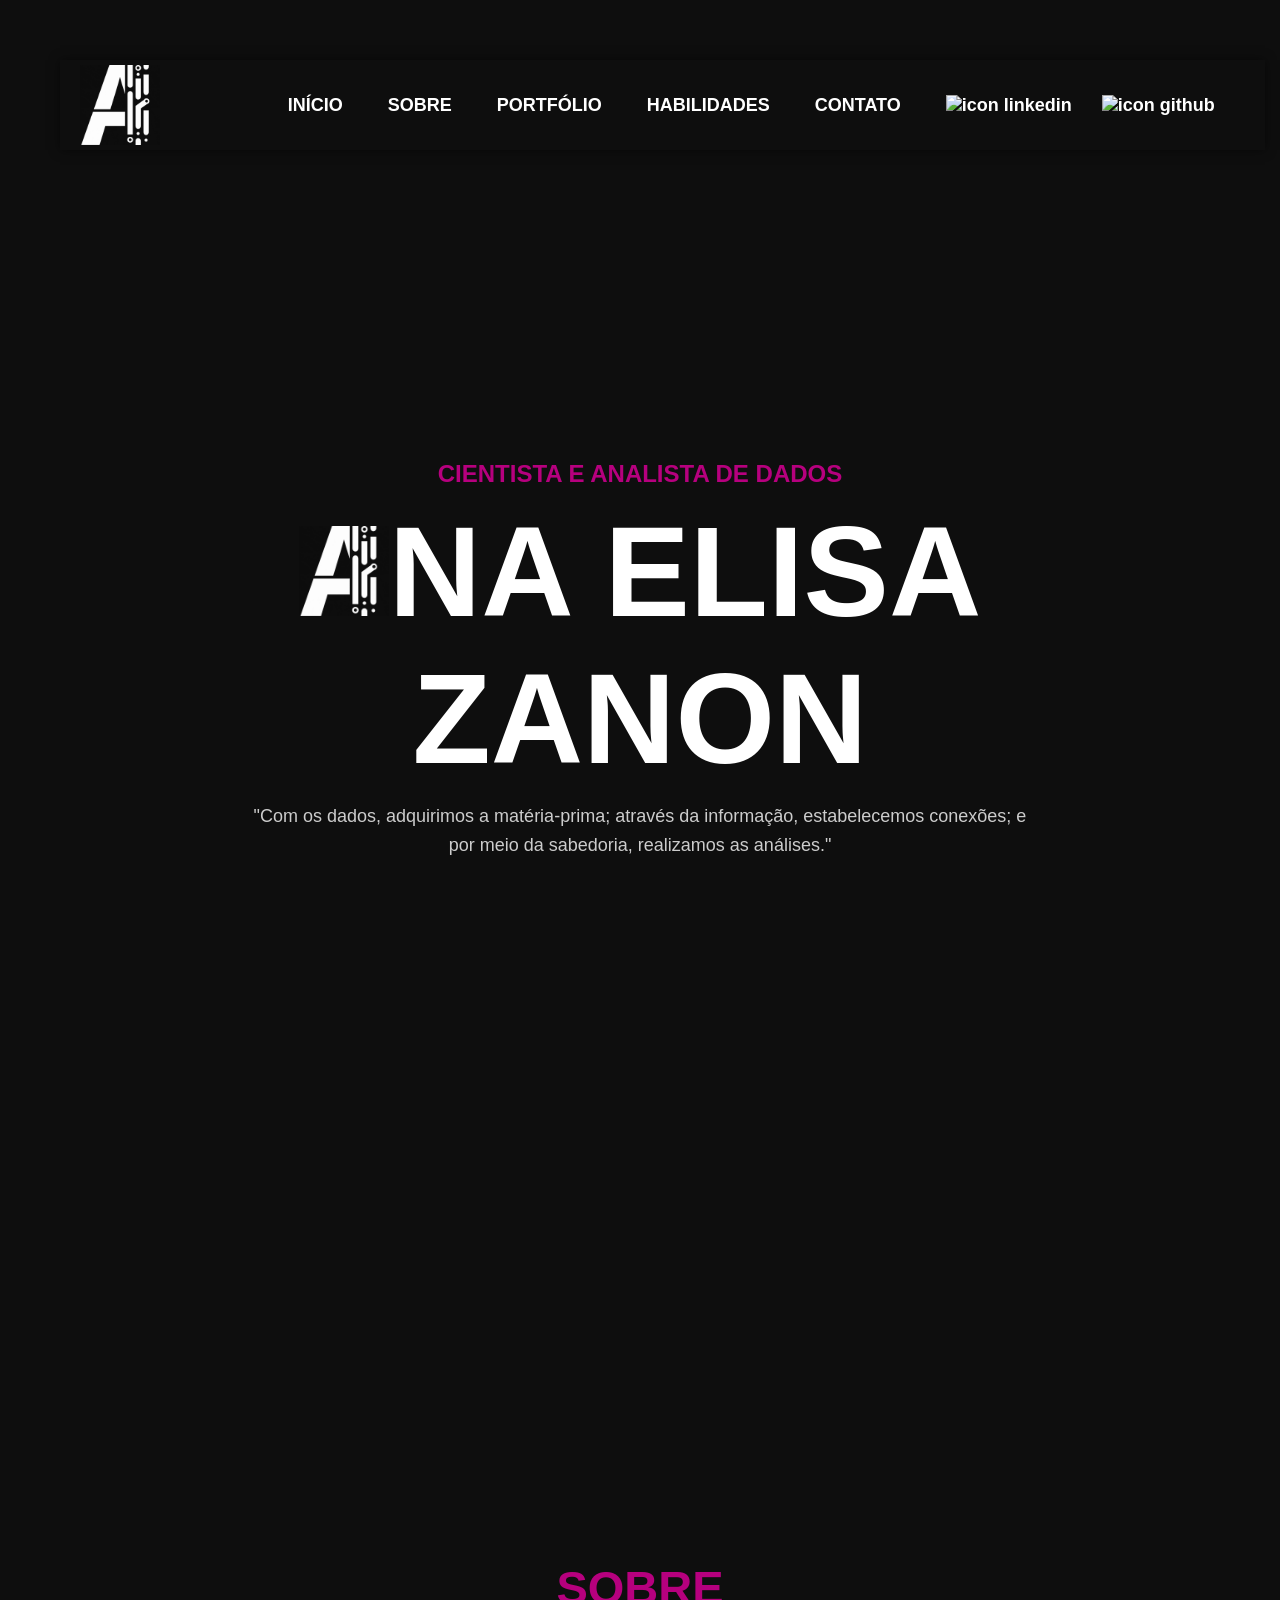
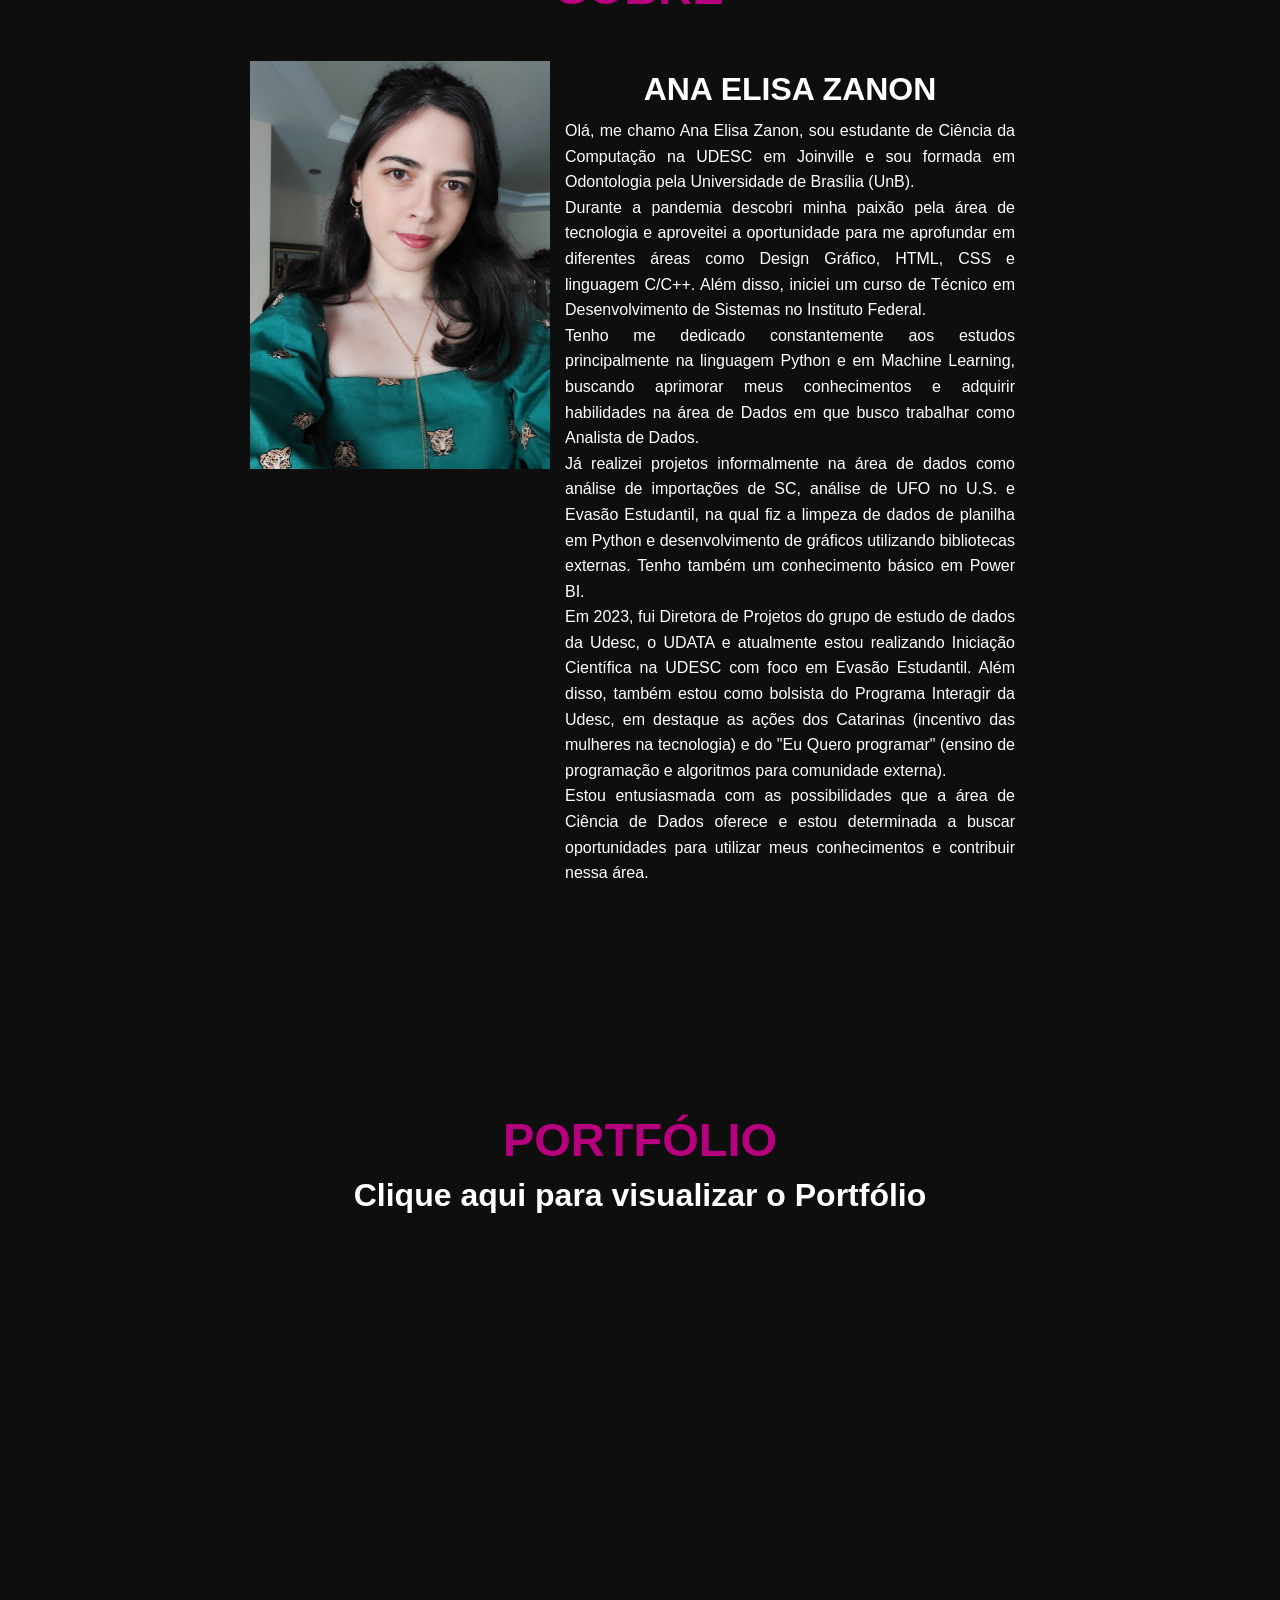
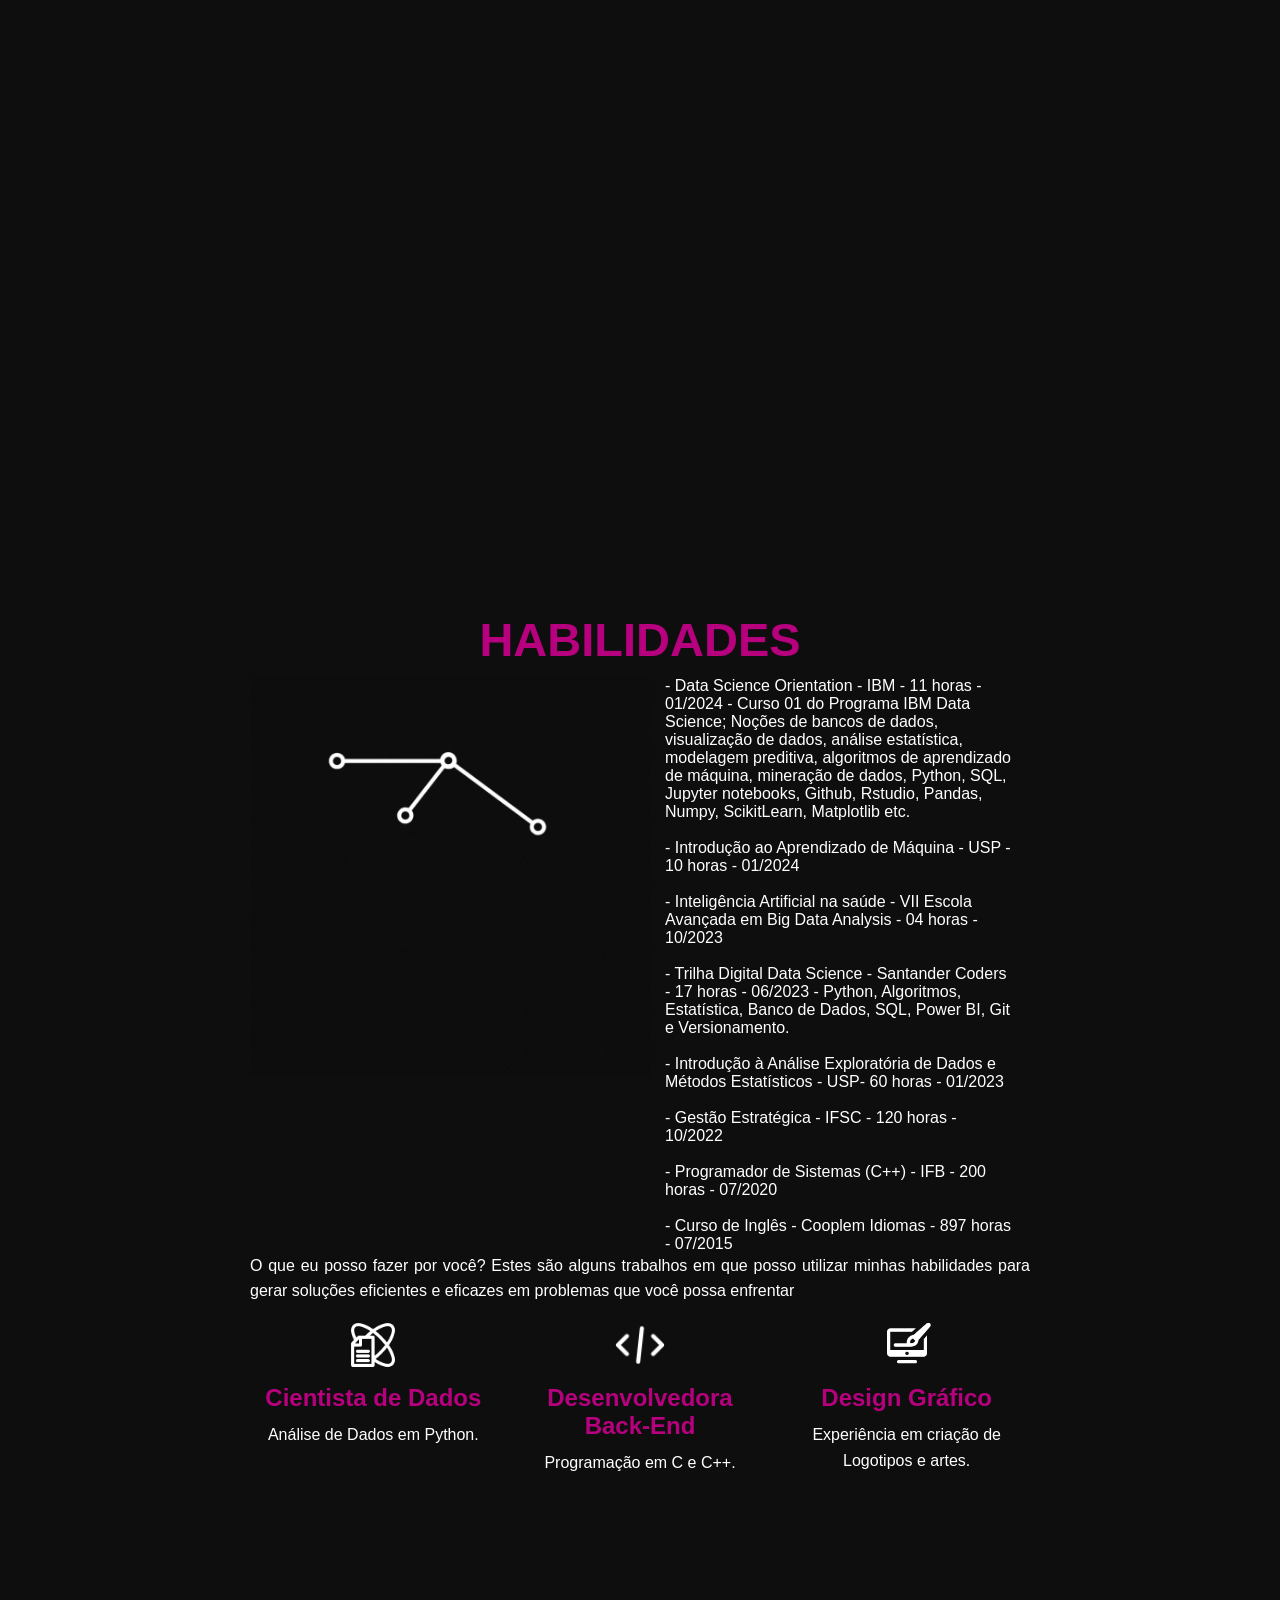
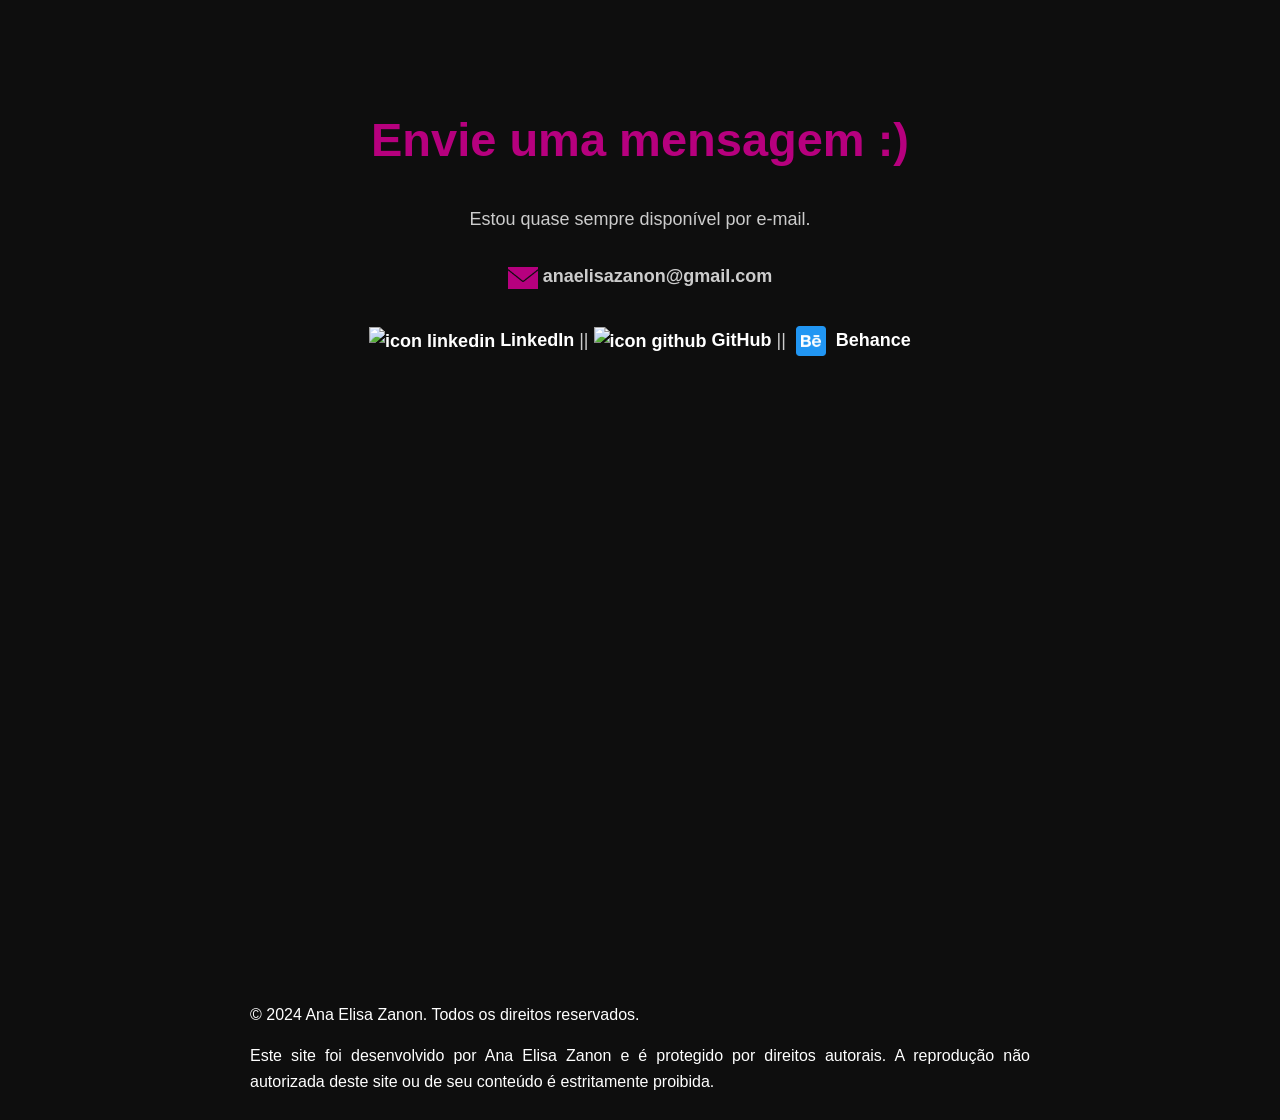
==== commit 22a7ab0a: "Update index.html" ====
--- a/index.html
+++ b/index.html
@@ -73,7 +73,7 @@
         </div>
         <div class="grid-item">
             <img src="/images/icons/icon2.png" alt="Ícone 2">
-            <h4>Desenvolvedor Back-End</h4>
+            <h4>Desenvolvedora Back-End</h4>
             <p class="subtitulo2">Programação em C e C++.</p>
         </div>
         <div class="grid-item">
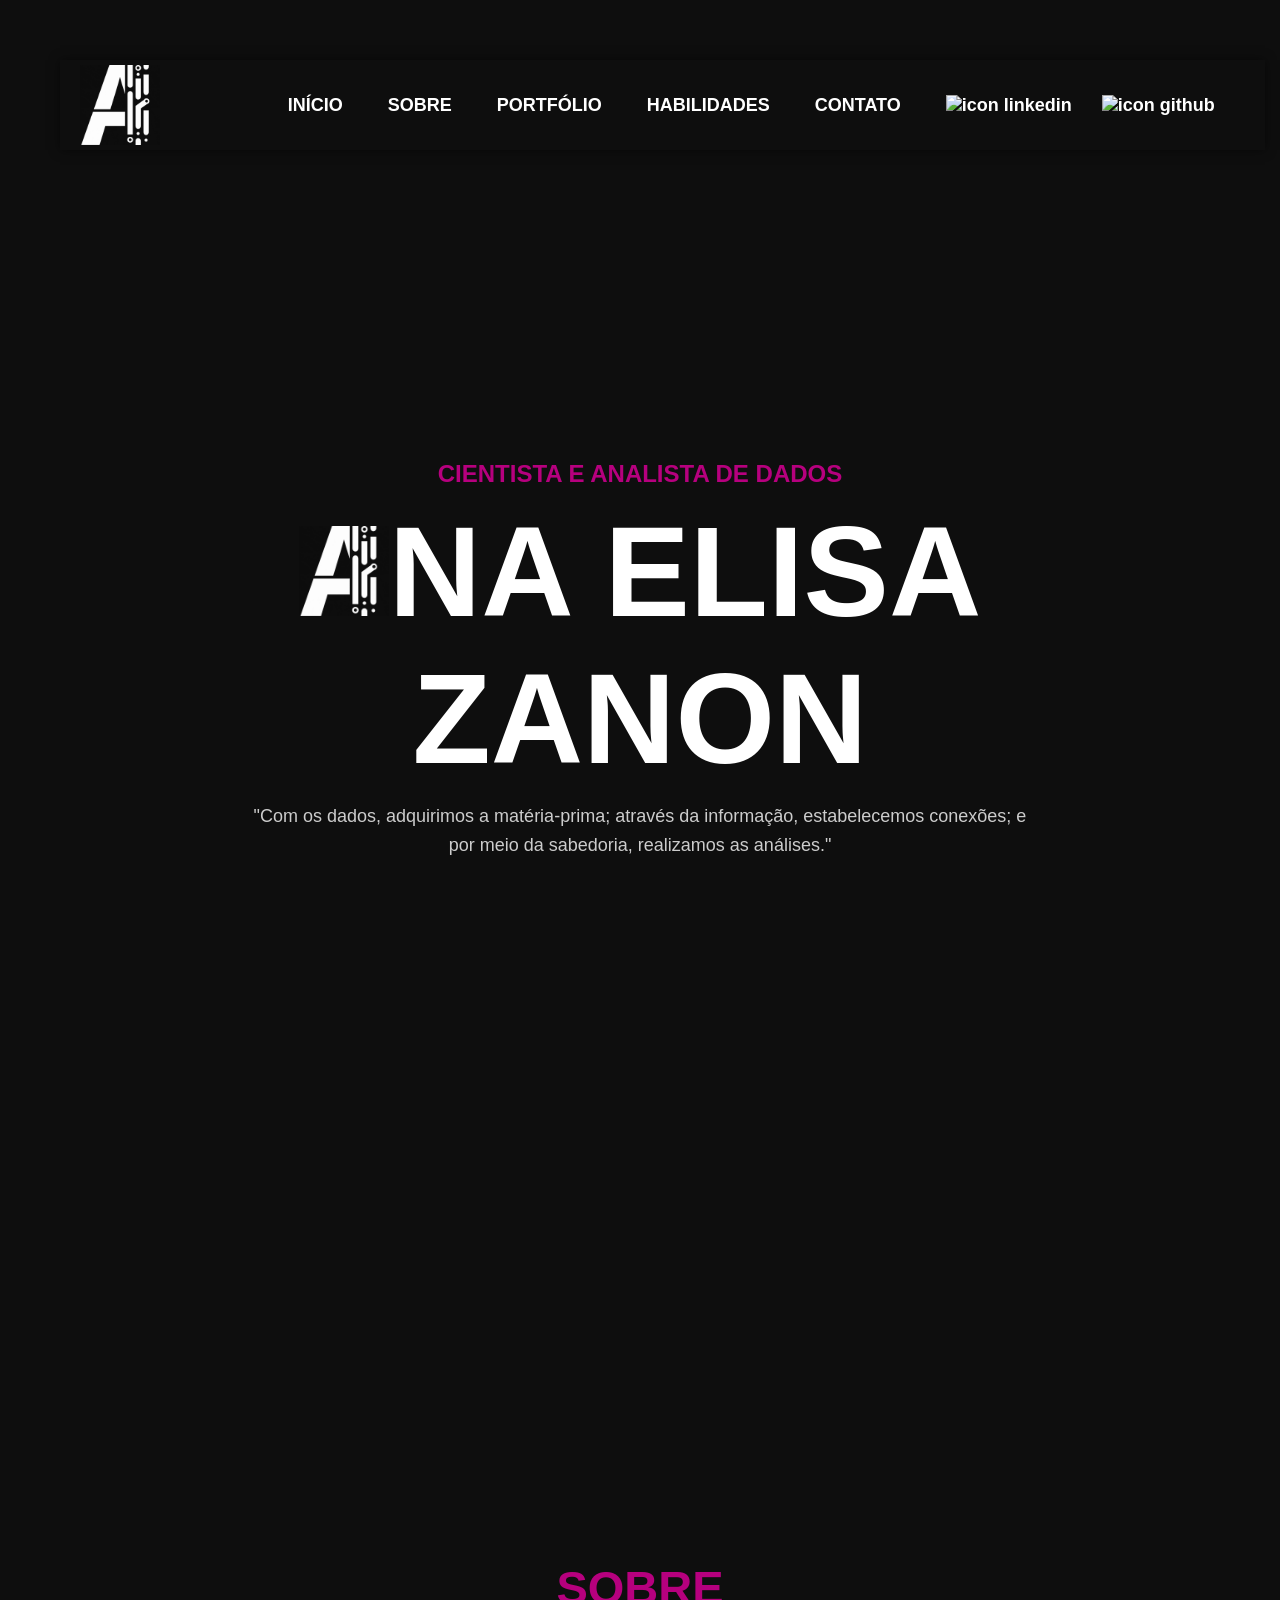
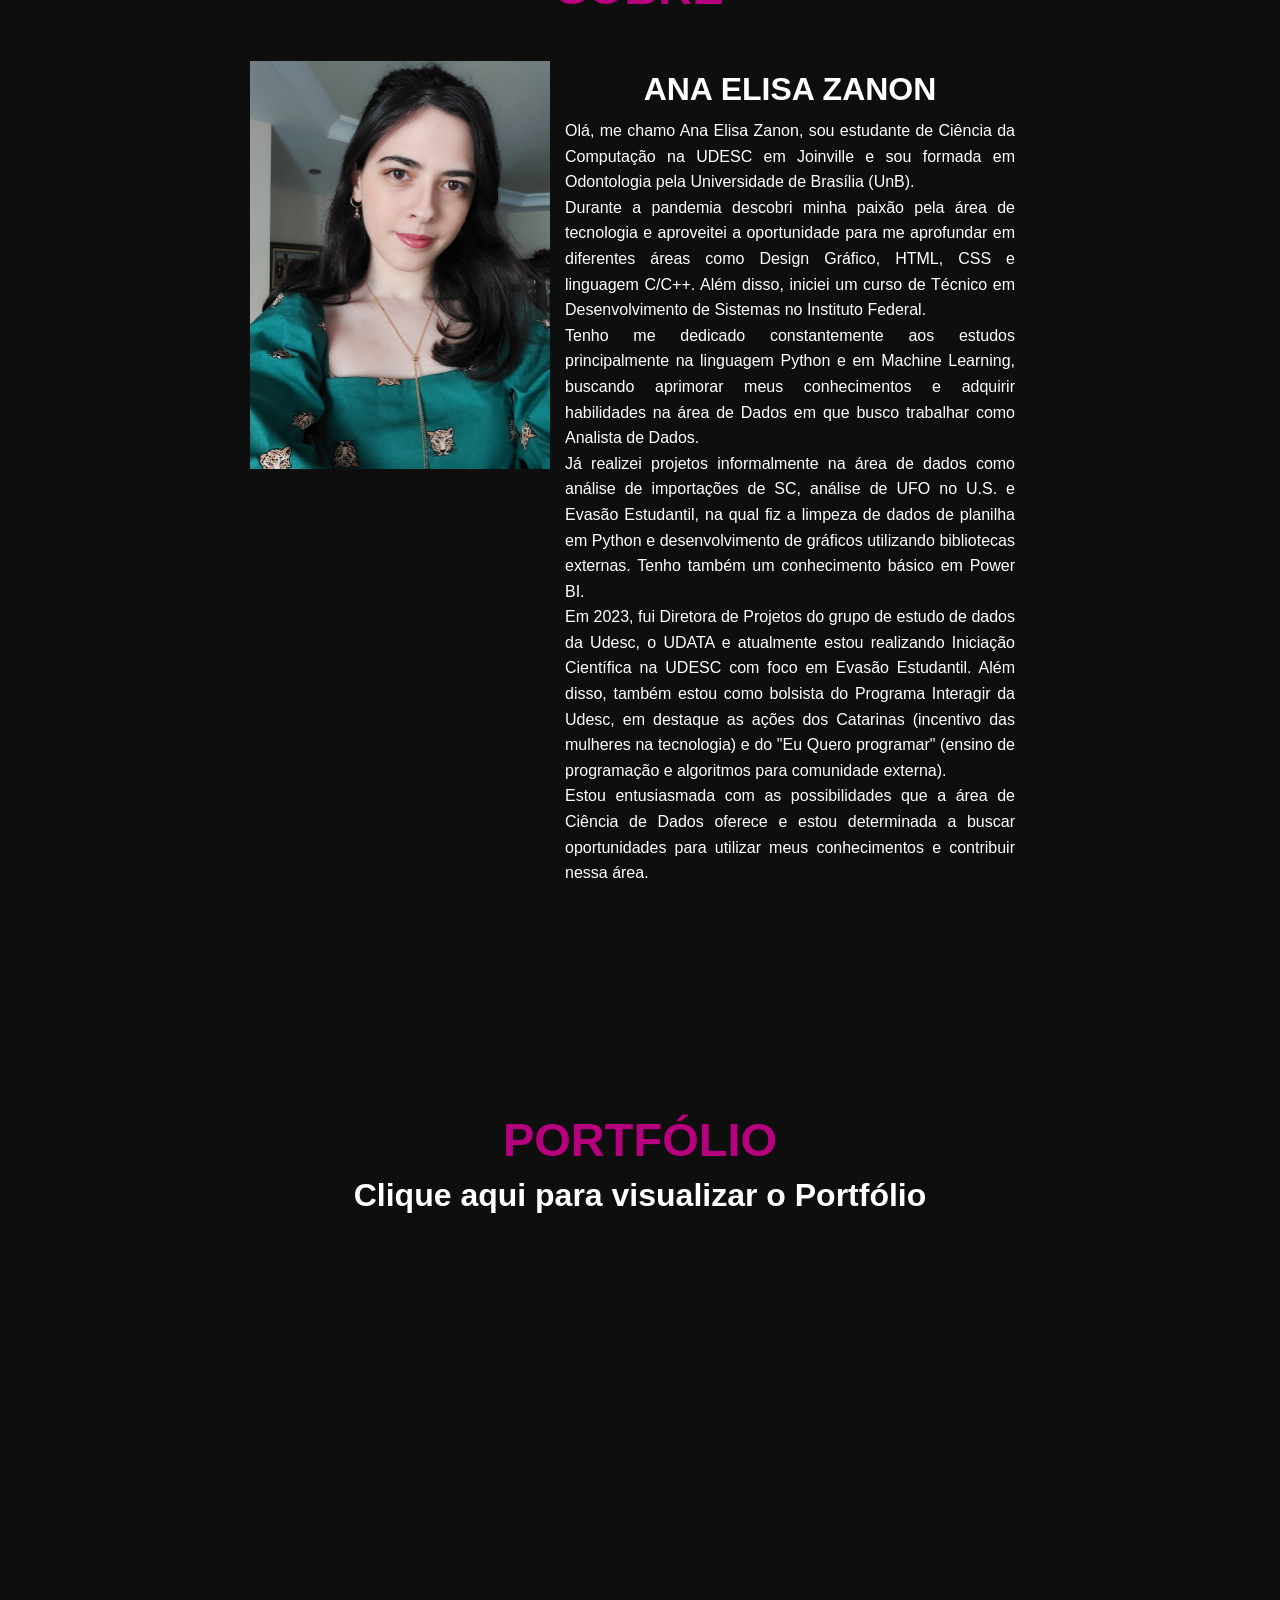
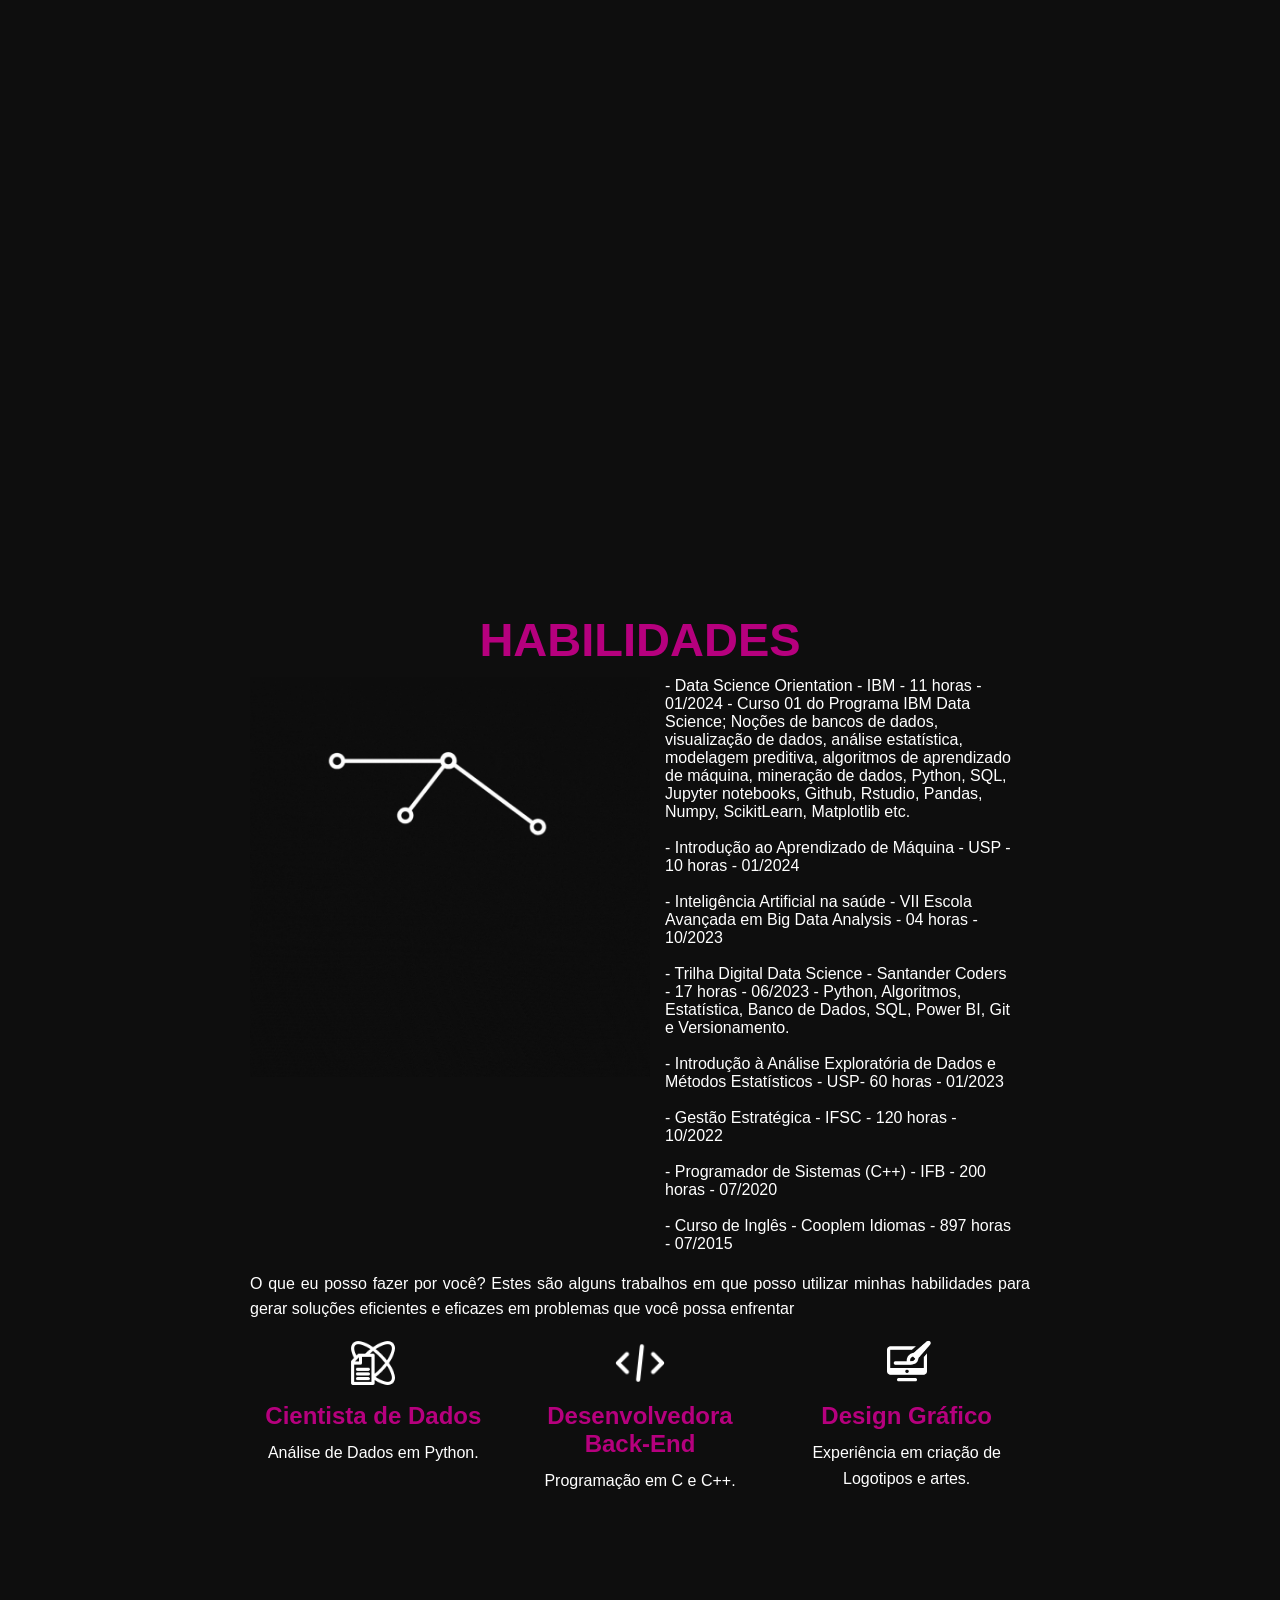
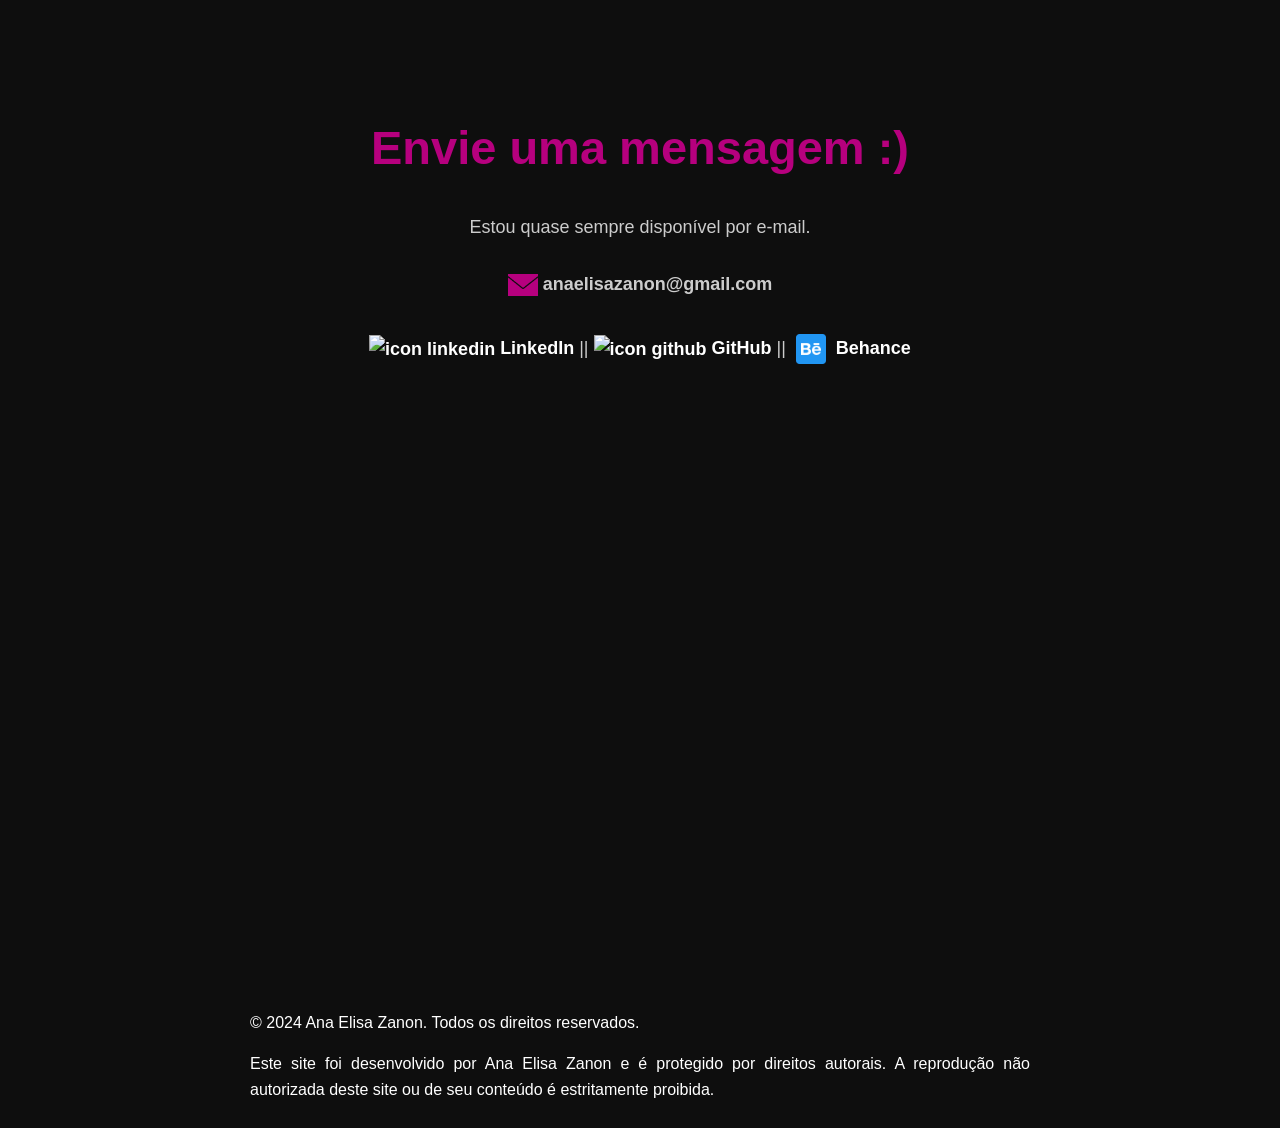
==== commit b58fc1c5: "Update index.html" ====
--- a/index.html
+++ b/index.html
@@ -61,7 +61,7 @@
         <br><br>- Introdução à Análise Exploratória de Dados e Métodos Estatísticos - USP- 60 horas - 01/2023
         <br><br>- Gestão Estratégica - IFSC - 120 horas - 10/2022
         <br><br>- Programador de Sistemas (C++) - IFB - 200 horas - 07/2020
-        <br><br>- Curso de Inglês - Cooplem Idiomas - 897 horas - 07/2015<br>
+        <br><br>- Curso de Inglês - Cooplem Idiomas - 897 horas - 07/2015<br><br>
         </li>
     </ul>
     <p>O que eu posso fazer por você? Estes são alguns trabalhos em que posso utilizar minhas habilidades para gerar soluções eficientes e eficazes em problemas que você possa enfrentar</p>
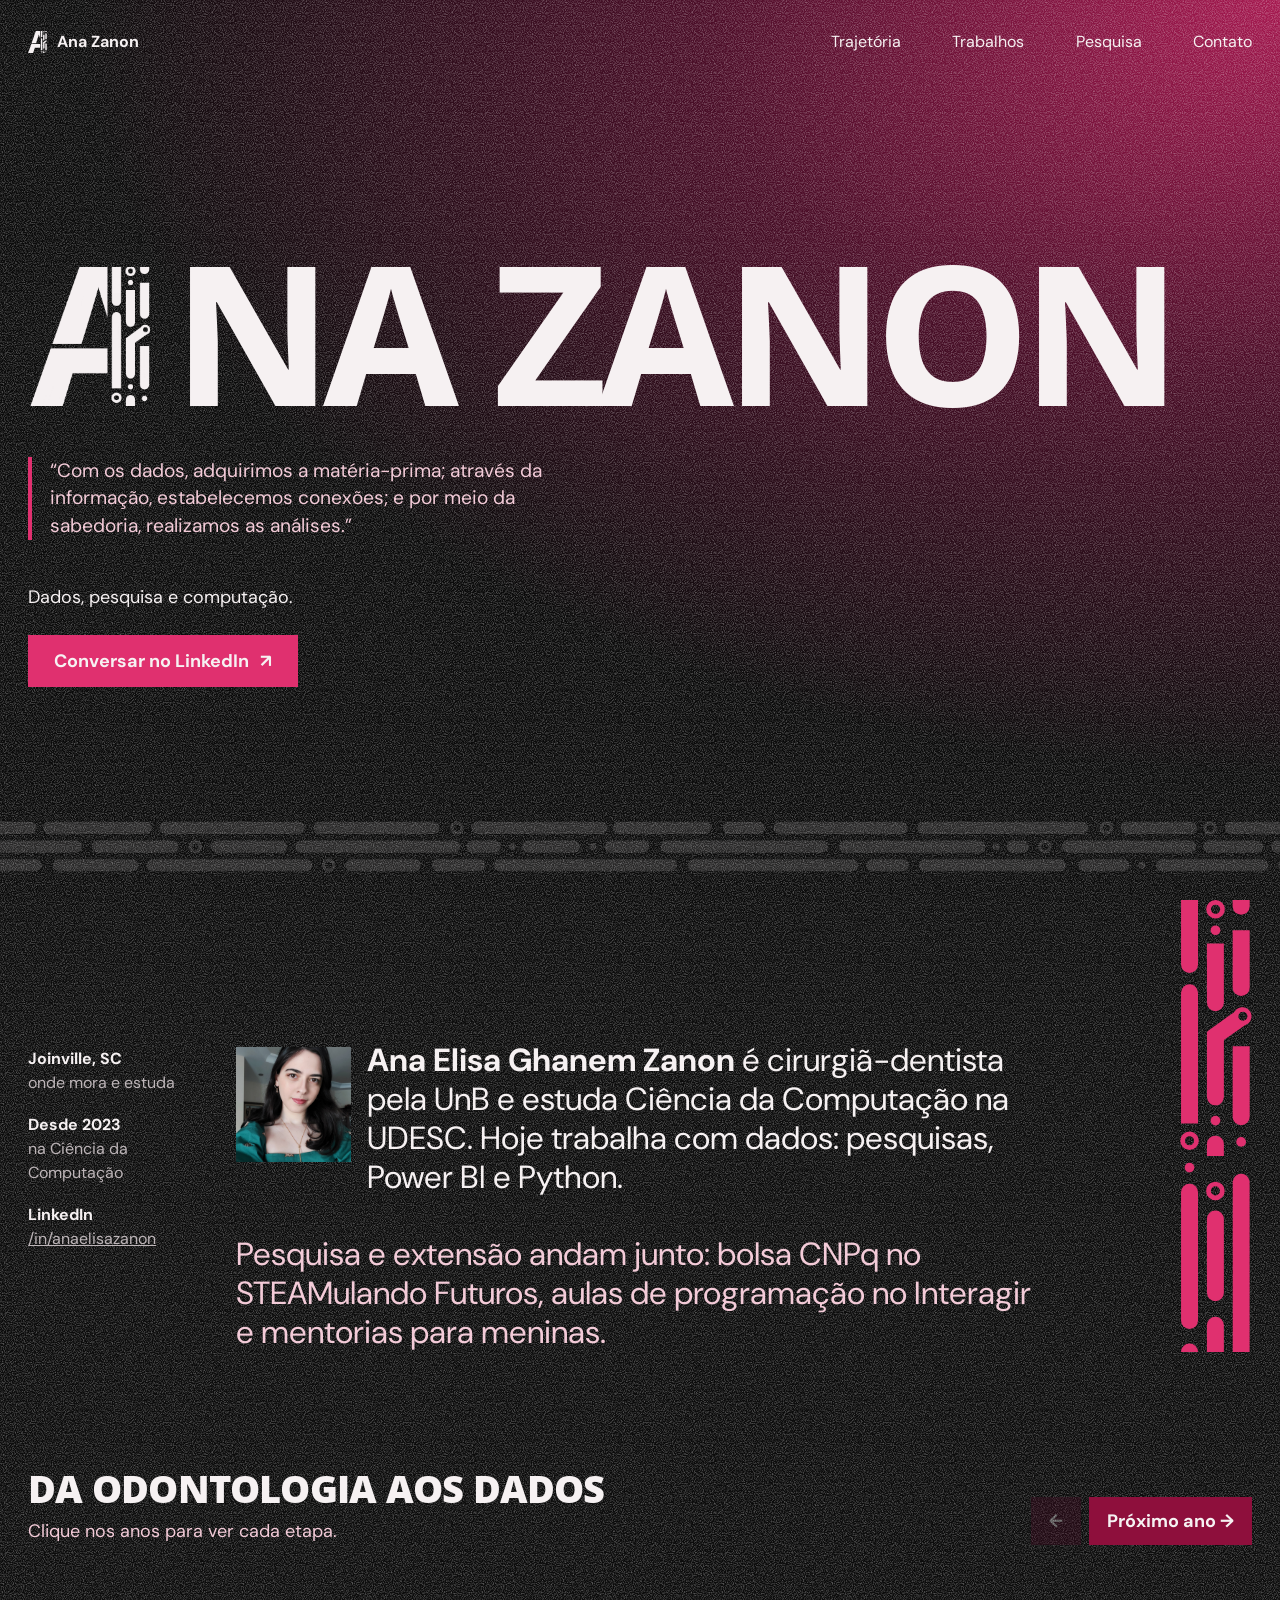
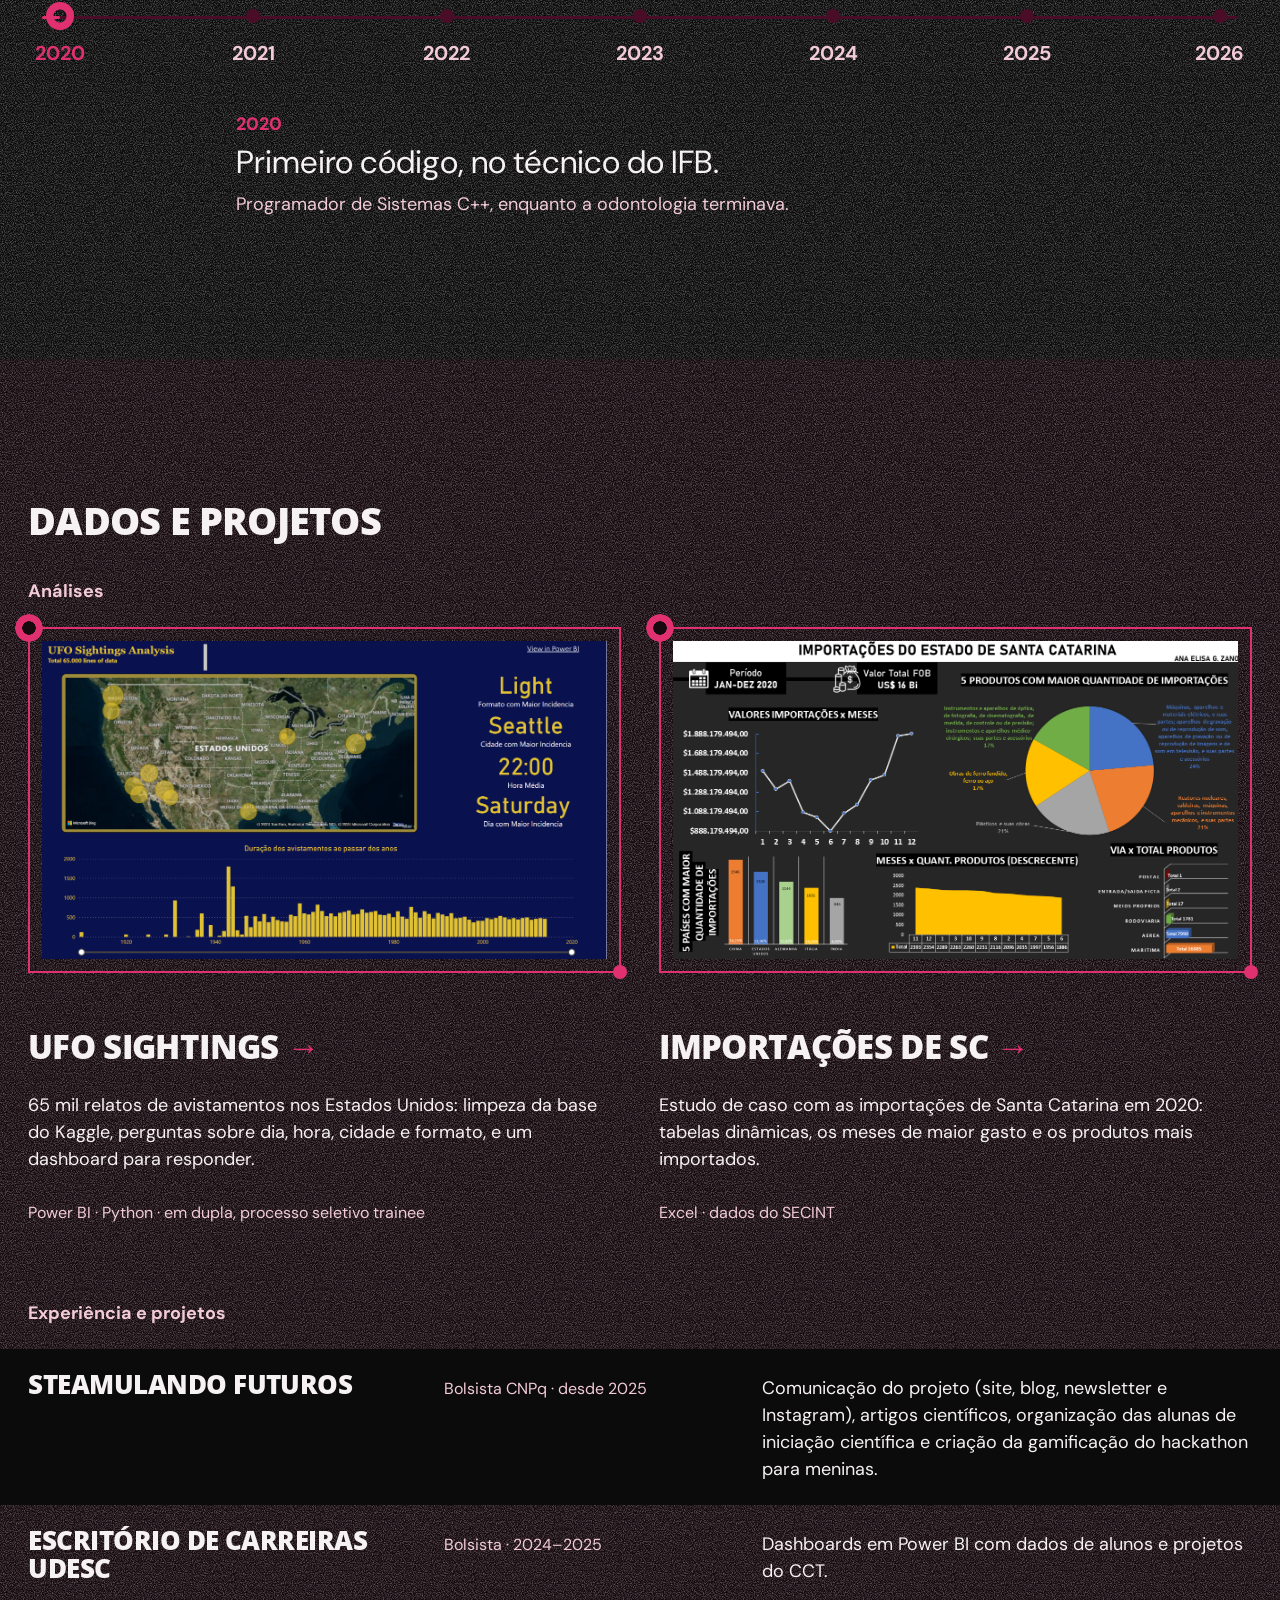
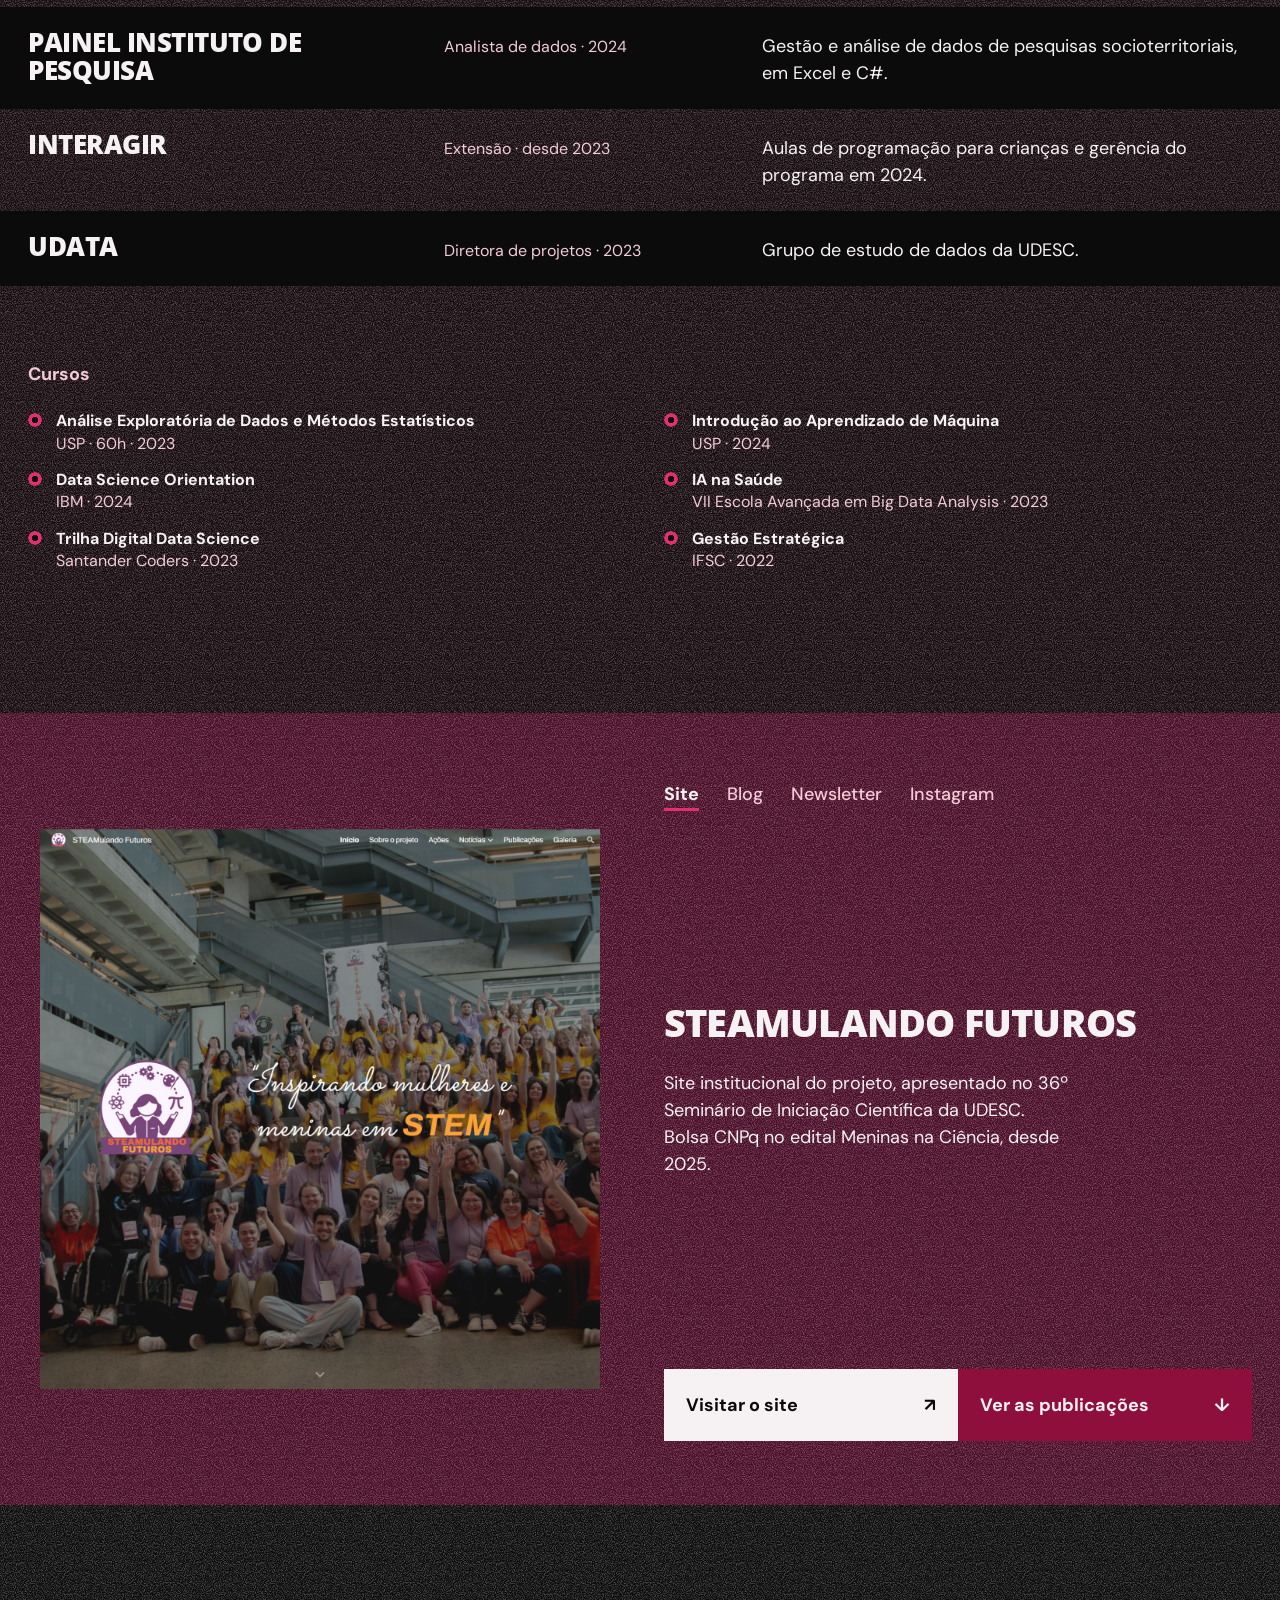
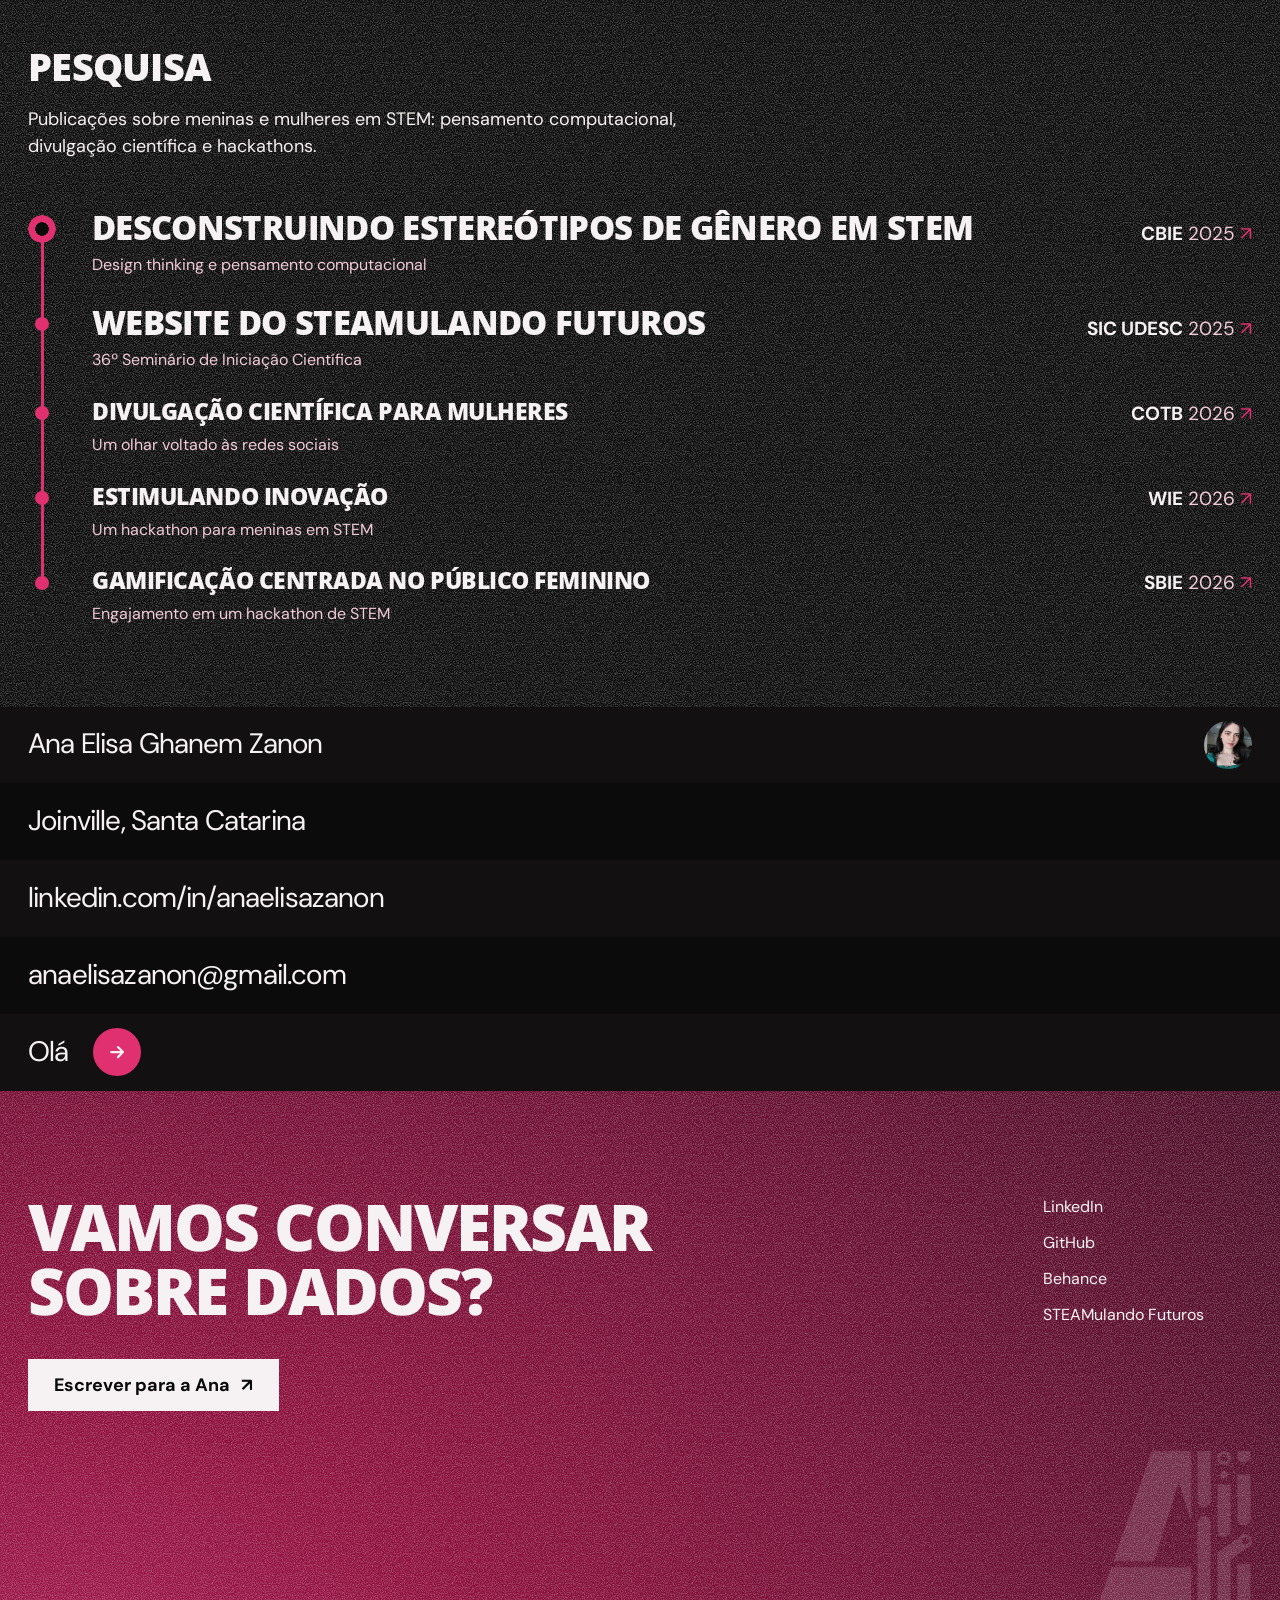
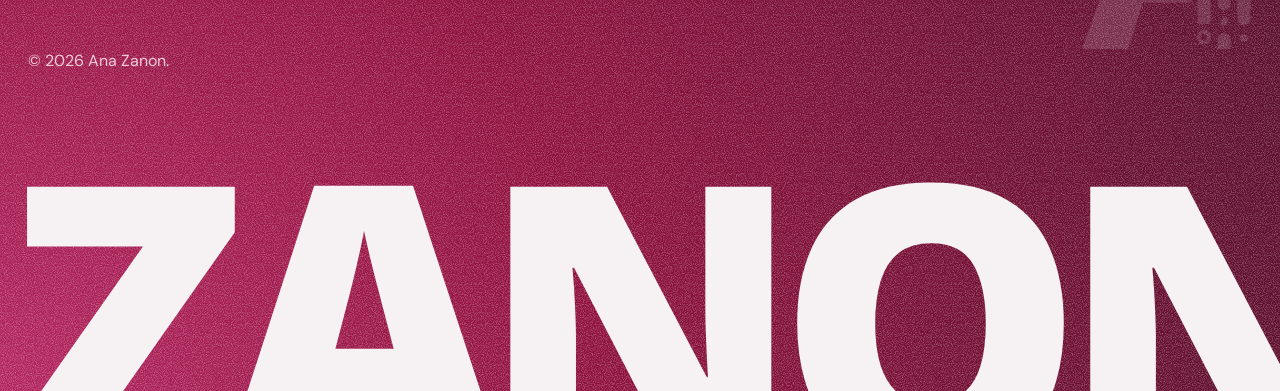
==== commit d84eeee1: "Novo portfólio da Ana Zanon Substitui o site de 2024 (guardado no ramo site-antigo) pelo portfólio n" ====
--- a/index.html
+++ b/index.html
@@ -1,107 +1,512 @@
-<!DOCTYPE html>
-<html lang="pt-BR">
-<head>
-    <meta charset="utf-8" />
-    <title>Ana Elisa Ghanem Zanon</title>
-    <meta name="viewport" content="width=device-width, initial-scale=1.0">
-    <link rel="stylesheet" href="/style.css" />
-    
-</head>
-<body>
-
-<header>
-    <nav>
-        <img src="/images/gif_fundo2.gif" alt="Logo" width="80" />
-        <ul>
-            <li><a href="#inicio" class="scroll-link">INÍCIO</a></li>
-            <li><a href="#sobre" class="scroll-link">SOBRE</a></li>
-            <li><a href="#portfolio" class="scroll-link">PORTFÓLIO</a></li>
-            <li><a href="#habilidades" class="scroll-link">HABILIDADES</a></li>
-            <li><a href="#contato" class="scroll-link">CONTATO</a></li>
-            <li><a href="https://www.linkedin.com/in/anaelisazanon/"><img src="/images/icons/icon_linkedin.png" alt="icon linkedin" width="35"/></a><a href="https://github.com/anaelisazanon"><img src="/images/icons/icon_github.png" alt="icon github" width="31"/></a></li>
-        </ul>
-    </nav>
-</header>
-
-<section id="inicio">
-    <h4>CIENTISTA E ANALISTA DE DADOS</h4>
-    <h1><img src="/images/gif_fundo2.gif" alt="A" width="90"/>NA ELISA ZANON</h1>
-    <p class="subtitulo reveal-text">"Com os dados, adquirimos a matéria-prima; através da informação, estabelecemos conexões; e por meio da sabedoria, realizamos as análises."</p>
-</section>
-
-<section id="sobre">
-    <h2>SOBRE</h2><br><br>
-    <ul>
-        <li><img src="/images/ana.jpg" alt="Foto Pessoal" width="300" /></li>
-        <li><h3>ANA ELISA ZANON</h3>
-            <p>Olá, me chamo Ana Elisa Zanon, sou estudante de Ciência da Computação na UDESC em Joinville e sou formada em Odontologia pela Universidade de Brasília (UnB).
-            <br>Durante a pandemia descobri minha paixão pela área de tecnologia e aproveitei a oportunidade para me aprofundar em diferentes áreas como Design Gráfico, HTML, CSS e linguagem C/C++. Além disso, iniciei um curso de Técnico em Desenvolvimento de Sistemas no Instituto Federal.
-            <br>Tenho me dedicado constantemente aos estudos principalmente na linguagem Python e em Machine Learning, buscando aprimorar meus conhecimentos e adquirir habilidades na área de Dados em que busco trabalhar como Analista de Dados.
-            <br>Já realizei projetos informalmente na área de dados como análise de importações de SC, análise de UFO no U.S. e Evasão Estudantil, na qual fiz a limpeza de dados de planilha em Python e desenvolvimento de gráficos utilizando bibliotecas externas. Tenho também um conhecimento básico em Power BI.
-            <br>Em 2023, fui Diretora de Projetos do grupo de estudo de dados da Udesc, o UDATA e atualmente estou realizando Iniciação Científica na UDESC com foco em Evasão Estudantil. Além disso, também estou como bolsista do Programa Interagir da Udesc, em destaque as ações dos Catarinas (incentivo das mulheres na tecnologia) e do "Eu Quero programar" (ensino de programação e algoritmos para comunidade externa).
-            <br>Estou entusiasmada com as possibilidades que a área de Ciência de Dados oferece e estou determinada a buscar oportunidades para utilizar meus conhecimentos e contribuir nessa área.</p>
-        
-        </li>
-    </ul>
-</section>
-
-<section id="portfolio">
-    <h2>PORTFÓLIO</h2>
-    <h3><a href="https://sites.google.com/view/anaelisazanon?usp=sharing">Clique aqui para visualizar o Portfólio</a></h3>
-</section>
-
-<section id="habilidades">
-    <h2>HABILIDADES</h2>
-    <ul>
-        <li><img src="/images/gif_fundo.gif" alt="Imagem Ciencia de Dados" width="400" /></li>
-        <li>- Data Science Orientation - IBM - 11 horas - 01/2024 - Curso 01 do Programa IBM Data Science; Noções de bancos de dados, visualização de dados, análise estatística, modelagem preditiva, algoritmos de aprendizado de máquina, mineração de dados, Python, SQL, Jupyter notebooks, Github, Rstudio, Pandas, Numpy, ScikitLearn, Matplotlib etc.
-        <br><br>- Introdução ao Aprendizado de Máquina - USP - 10 horas - 01/2024
-        <br><br>- Inteligência Artificial na saúde - VII Escola Avançada em Big Data Analysis - 04 horas - 10/2023
-        <br><br>- Trilha Digital Data Science - Santander Coders - 17 horas - 06/2023 - Python, Algoritmos, Estatística, Banco de Dados, SQL, Power BI, Git e Versionamento.
-        <br><br>- Introdução à Análise Exploratória de Dados e Métodos Estatísticos - USP- 60 horas - 01/2023
-        <br><br>- Gestão Estratégica - IFSC - 120 horas - 10/2022
-        <br><br>- Programador de Sistemas (C++) - IFB - 200 horas - 07/2020
-        <br><br>- Curso de Inglês - Cooplem Idiomas - 897 horas - 07/2015<br><br>
-        </li>
-    </ul>
-    <p>O que eu posso fazer por você? Estes são alguns trabalhos em que posso utilizar minhas habilidades para gerar soluções eficientes e eficazes em problemas que você possa enfrentar</p>
-    <div class="grid-container">
-        <div class="grid-item">
-            <img src="/images/icons/icon1.png" alt="Ícone 1">
-            <h4>Cientista de Dados</h4>
-            <p class="subtitulo2">Análise de Dados em Python.</p>
-        </div>
-        <div class="grid-item">
-            <img src="/images/icons/icon2.png" alt="Ícone 2">
-            <h4>Desenvolvedora Back-End</h4>
-            <p class="subtitulo2">Programação em C e C++.</p>
-        </div>
-        <div class="grid-item">
-            <img src="/images/icons/icon3.png" alt="Ícone 3">
-            <h4>Design Gráfico</h4>
-            <p class="subtitulo2">Experiência em criação de Logotipos e artes. </p>
-        </div>
-        
-        <!-- Repita para os demais ícones e habilidades -->
-    </div>
-
-
-</section>
-
-<section id="contato">
-    <h2>Envie uma mensagem :)</h2><br>
-    <p class="subtitulo">
-        Estou quase sempre disponível por e-mail.
-        <br><br><a href="mailto:anaelisazanon@gmail.com"><img src="/images/icons/icon_email.png" alt="icon behance" width="30" align="center" />  </a><b>anaelisazanon@gmail.com</b> <br><br>
-        <a href="https://www.linkedin.com/in/anaelisazanon/"><img src="/images/icons/icon_linkedin.png" alt="icon linkedin" width="40" align="center"/> LinkedIn </a>||
-        <a href="https://github.com/anaelisazanon"><img src="/images/icons/icon_github.png" alt="icon github" width="36" align="center"/> GitHub </a>||
-        <a href="https://www.behance.net/anaelisazanon"><img src="/images/icons/icon_behance.png" alt="icon behance" width="40" align="center"/> Behance </a><br>
-    </p>
-</section>
-<footer>
-    <p>&copy; 2024 Ana Elisa Zanon. Todos os direitos reservados.</p>
-    <p>Este site foi desenvolvido por Ana Elisa Zanon e é protegido por direitos autorais. A reprodução não autorizada deste site ou de seu conteúdo é estritamente proibida.</p>
-  </footer>
-
-</body>
-</html>
+<!doctype html>
+<html lang="pt-BR">
+<head>
+<meta charset="utf-8">
+<meta name="viewport" content="width=device-width, initial-scale=1">
+<title>Ana Zanon · Dados, pesquisa e computação</title>
+<meta name="description" content="Ana Zanon: graduanda em Ciência da Computação na UDESC Joinville, analista de dados e pesquisadora em meninas em STEM. Cirurgiã-dentista pela UnB.">
+<link rel="preconnect" href="https://fonts.googleapis.com">
+<link rel="preconnect" href="https://fonts.gstatic.com" crossorigin>
+<link href="https://fonts.googleapis.com/css2?family=Open+Sans:wght@700..800&family=DM+Sans:opsz,wght@9..40,400;9..40,500;9..40,700&display=swap" rel="stylesheet">
+<script>document.documentElement.classList.add('js')</script>
+<style>
+:root{
+  --bg:#0B0B0B; --ink:#F6F1F2; --muted:#BDB5B8; --soft:#F3CBD8; --accent:#E0306F;
+  --wine:#8E0F3C; --deep:#4A0D27; --rose:#A61950; --field:#160A0F;
+  --display:'Open Sans', Arial, sans-serif; --text:'DM Sans', system-ui, sans-serif;
+  --m:clamp(16px,2.2vw,32px);
+  --s-small:16px; --s-body:18px; --s-mid:clamp(28px,3vw,40px); --s-statement:clamp(22px,2.5vw,36px); --s-poster:clamp(48px,9.4vw,150px);
+  --grain:url("data:image/svg+xml,%3Csvg xmlns='http://www.w3.org/2000/svg' width='240' height='240'%3E%3Cfilter id='g'%3E%3CfeTurbulence type='fractalNoise' baseFrequency='0.9' numOctaves='2' seed='7' stitchTiles='stitch'/%3E%3CfeColorMatrix values='0 0 0 0 1 0 0 0 0 1 0 0 0 0 1 1.4 0 0 0 -0.55'/%3E%3C/filter%3E%3Crect width='240' height='240' filter='url(%23g)' opacity='0.5'/%3E%3C/svg%3E");
+  --ease-out:cubic-bezier(.22,1,.36,1);
+}
+*,*::before,*::after{box-sizing:border-box}
+html{-webkit-text-size-adjust:100%;scroll-behavior:smooth}
+body{margin:0;background:var(--bg) var(--grain);color:var(--ink);font-family:var(--text);font-size:var(--s-body);line-height:1.5;-webkit-font-smoothing:antialiased;overflow-x:hidden}
+img{display:block;max-width:100%;height:auto}
+a{color:inherit}
+h1,h2,h3,p,ul,ol,figure{margin:0}
+ul,ol{padding:0;list-style:none}
+:focus-visible{outline:3px solid var(--accent);outline-offset:4px}
+::selection{background:var(--accent);color:var(--ink)}
+.skip{position:absolute;left:-9999px}.skip:focus{left:var(--m);top:var(--m);z-index:10;background:var(--ink);color:var(--bg);padding:12px 16px}
+.vh{position:absolute;width:1px;height:1px;overflow:hidden;clip:rect(0 0 0 0);white-space:nowrap}
+
+/* buttons: one shape for the whole page, square */
+.btn{display:inline-flex;align-items:center;gap:.6em;min-height:52px;padding:0 26px;background:var(--accent);color:var(--ink);font:700 var(--s-body)/1 var(--text);text-decoration:none;border:0;cursor:pointer;transition:transform .18s var(--ease-out),background-color .18s}
+.btn:hover{background:#C9245E}
+.btn:active{transform:scale(.97)}
+.btn .arr{transition:transform .25s var(--ease-out)}
+.btn:hover .arr{transform:translate(3px,-3px)}
+
+/* ---------- HERO ---------- */
+.hero{position:relative;min-height:100svh;display:grid;grid-template-rows:auto 1fr auto;padding:var(--m);background:var(--grain),radial-gradient(120% 110% at 100% 0%,#A61950 0%,#4A0D27 38%,#0A0A0A 78%)}
+.nav{display:flex;justify-content:space-between;align-items:center;gap:24px}
+.mark{display:flex;align-items:center;gap:10px;font:700 var(--s-small)/1 var(--text);text-decoration:none}
+.mark svg{width:19px;height:22px;color:var(--ink)}
+.nav ul{display:flex;gap:clamp(18px,4vw,64px)}
+.nav ul a{font-size:var(--s-small);text-decoration:none;position:relative;padding:8px 0}
+.nav ul a::after{content:"";position:absolute;left:0;right:0;bottom:2px;height:2px;background:var(--accent);transform:scaleX(0);transform-origin:left;transition:transform .3s var(--ease-out)}
+.nav ul a:hover::after,.nav ul a:focus-visible::after{transform:scaleX(1)}
+.name{display:flex;justify-content:flex-start;margin-left:-.03em;align-items:baseline;font:720 clamp(56px,15.2vw,300px)/.9 var(--display);letter-spacing:-.045em;text-transform:uppercase;white-space:nowrap;margin:0}
+.name .a{display:inline-block;width:.724em;height:.714em;margin-right:.02em}
+/* Ana's own GIF, used as a luminance mask: its white becomes the letter in ink, its black background disappears */
+.name .a{background:var(--ink);-webkit-mask:url(assets/logo.svg) center/contain no-repeat;mask:url(assets/logo-animado.gif) center/contain no-repeat;mask-mode:luminance}
+@media (prefers-reduced-motion:reduce){.name .a{mask:url(assets/logo.svg) center/contain no-repeat;mask-mode:alpha}}
+.hero-foot{display:flex;flex-direction:column;align-items:flex-start;gap:24px;margin-top:clamp(28px,3.4vw,44px)}
+.hero-foot p{max-width:46ch;font-size:var(--s-body);color:var(--ink)}
+
+/* ---------- ABOUT ---------- */
+section{position:relative}
+.about{padding:clamp(96px,11vw,170px) var(--m)}
+.about-grid{display:grid;grid-template-columns:repeat(12,1fr);gap:24px}
+.facts{grid-column:1 / span 2;display:flex;flex-direction:column;gap:18px;font-size:var(--s-small);color:var(--muted);padding-top:.4em}
+.facts b{display:block;color:var(--ink);font-weight:700}
+.bio{grid-column:3 / span 8;font-size:var(--s-statement);line-height:1.22;color:var(--ink)}
+.bio p+p{margin-top:1.2em;color:var(--soft)}
+.dropcap{float:left;width:3.6em;height:3.6em;margin:.18em .5em .1em 0;position:relative;overflow:hidden;background:var(--deep)}
+.dropcap img{width:100%;height:100%;object-fit:cover;object-position:50% 24%;filter:contrast(1.04) saturate(.9)}
+.hero-mid{align-self:center;display:flex;flex-direction:column;align-items:flex-start;padding-top:clamp(64px,12vh,140px)}
+.hero-quote{max-width:44ch;margin:clamp(24px,3vw,40px) 0 0;padding-left:18px;border-left:4px solid var(--accent);font-size:clamp(18px,1.5vw,22px);line-height:1.45;color:var(--soft)}
+.rows .face{width:48px;height:48px;border-radius:50%;object-fit:cover;object-position:50% 22%;margin-left:auto;align-self:center}
+
+/* the live thing: the trace through the years */
+.trace{margin-top:clamp(80px,9vw,140px)}
+.trace-head{display:flex;justify-content:space-between;align-items:end;gap:24px;flex-wrap:wrap;margin-bottom:28px}
+.trace h2{font:800 var(--s-mid)/1.05 var(--display);letter-spacing:-.02em;text-transform:uppercase}
+.trace .hint{margin-top:10px;color:var(--soft)}
+.steps{display:flex;gap:8px}
+.step{min-height:48px;min-width:48px;padding:0 18px;border:0;background:var(--wine);color:var(--ink);font:700 var(--s-body)/1 var(--text);cursor:pointer;transition:transform .18s var(--ease-out),background-color .2s,opacity .2s}
+.step.prev{background:var(--deep)}
+.step:hover{background:#A61950}.step.prev:hover{background:var(--wine)}
+.step:active{transform:scale(.96)}
+.step:disabled,.step.prev:disabled{opacity:.35;cursor:default;background:var(--deep)}
+.years{position:relative;display:flex;justify-content:space-between;gap:8px;padding-top:30px;overflow-x:auto;scrollbar-width:none;-webkit-overflow-scrolling:touch}
+.years::-webkit-scrollbar{display:none}
+.years::before,.years .lit{content:"";position:absolute;left:14px;right:14px;top:43px;height:3px;background:var(--deep);border-radius:2px}
+.years .lit{right:auto;background:var(--accent);width:0;transition:width .6s var(--ease-out)}
+.years button{position:relative;flex:0 0 auto;min-width:64px;min-height:76px;padding:30px 6px 6px;background:none;border:0;color:var(--soft);font:700 20px/1 var(--text);font-variant-numeric:tabular-nums;cursor:pointer;transition:color .2s}
+.years button::before{content:"";position:absolute;top:6px;left:50%;width:14px;height:14px;margin-left:-7px;border-radius:50%;background:var(--deep);transition:transform .3s var(--ease-out),background-color .3s}
+.years button.on-path::before{background:var(--accent)}
+.years button[aria-pressed="true"]{color:var(--accent)}
+.years button:not([aria-pressed="true"]):hover{text-decoration:underline;text-decoration-color:var(--accent);text-decoration-thickness:3px;text-underline-offset:6px}
+.years button[aria-pressed="true"]::before{width:28px;height:28px;margin-left:-14px;top:-1px;background:radial-gradient(circle,transparent 0 6px,var(--accent) 7px)}
+.years button:hover{color:var(--ink)}
+.years button:hover::before{transform:scale(1.25)}
+.years button:active::before{transform:scale(.9)}
+.year-text{min-height:5.5em;margin-top:36px;display:grid;grid-template-columns:repeat(12,1fr);gap:24px}
+.year-text p{grid-column:3 / span 8;font-size:var(--s-statement);line-height:1.22}
+.year-text .yr{display:block;font:800 var(--s-body)/1 var(--text);color:var(--accent);margin-bottom:10px}
+.year-text p span{display:block;margin-top:.5em;font-size:var(--s-body);line-height:1.5;color:var(--soft)}
+.year-text p.swap{animation:swap .45s var(--ease-out)}
+@keyframes swap{from{opacity:0;transform:translateY(14px)}to{opacity:1;transform:none}}
+
+/* ---------- WORK ---------- */
+.work{padding:clamp(96px,11vw,170px) var(--m);background:var(--field) var(--grain)}
+.work h2{font:800 var(--s-mid)/1.05 var(--display);letter-spacing:-.02em;text-transform:uppercase}
+.work h3{font:700 var(--s-body)/1.3 var(--text);color:var(--soft);margin:clamp(56px,6vw,88px) 0 24px}
+.work h2 + h3{margin-top:40px}
+.cases{display:grid;grid-template-columns:1fr 1fr;gap:clamp(24px,3vw,48px)}
+.case{display:flex;flex-direction:column;gap:20px;text-decoration:none}
+.case .shot{aspect-ratio:16/9;overflow:hidden;background:#0b0b0b}
+.case .shot img{width:100%;height:100%;object-fit:cover;object-position:50% 0;transition:transform .6s var(--ease-out)}
+.case:hover .shot img{transform:scale(1.03)}
+.case .t{font:800 clamp(26px,2.6vw,38px)/1.05 var(--display);letter-spacing:-.02em;text-transform:uppercase}
+.case .t .go{color:var(--accent);display:inline-block;transition:transform .25s var(--ease-out)}
+.case:hover .t .go{transform:translate(4px,-4px)}
+.case p{max-width:52ch;color:var(--ink)}
+.case .tags{font-size:var(--s-small);color:var(--soft)}
+.jobs li{display:grid;grid-template-columns:4fr 3fr 5fr;gap:24px;align-items:baseline;padding:22px var(--m);margin:0 calc(var(--m) * -1)}
+.jobs li:nth-child(odd){background:var(--bg)}
+.jobs .n{font:800 clamp(22px,2vw,30px)/1.1 var(--display);letter-spacing:-.02em;text-transform:uppercase}
+.jobs .r{font-size:var(--s-small);color:var(--soft)}
+.jobs .x{color:var(--ink);max-width:52ch}
+.courses{display:grid;grid-template-columns:1fr 1fr;gap:14px 48px;font-size:16px;line-height:1.4}
+.courses li{display:grid;grid-template-columns:14px 1fr;column-gap:14px}
+.courses li::before{content:"";grid-row:1 / span 2;width:14px;height:14px;margin-top:3px;border-radius:50%;background:radial-gradient(circle,var(--field) 0 3px,var(--accent) 3.5px 6.5px,transparent 7px)}
+.courses b{font-weight:700}
+.courses span{color:var(--soft)}
+.pic{position:relative;overflow:hidden;background:var(--deep)}
+.pic img{width:100%;height:100%;object-fit:cover;filter:grayscale(1) contrast(1.08) brightness(.82)}
+.pic::after{content:"";position:absolute;inset:0;background:var(--rose);mix-blend-mode:color;opacity:.55;pointer-events:none}
+
+
+.showcase{display:grid;grid-template-columns:1fr 1fr;min-height:88svh;background:var(--deep) var(--grain)}
+.plate{display:flex;align-items:center;justify-content:center;padding:40px}
+.plate .pic{width:100%;max-width:calc(88svh - 80px);aspect-ratio:1/1}
+.plate .pic img{position:absolute;inset:0;object-position:50% 0;filter:none;opacity:0;transition:opacity .35s var(--ease-out)}
+.plate .pic img.on{opacity:1}
+.plate .pic img[data-tab="t-site"]{object-position:50% 40%}
+.plate .pic::after{opacity:0}
+.sc-text{display:flex;flex-direction:column;justify-content:space-between;gap:48px;padding:clamp(40px,5vw,72px) var(--m) clamp(40px,5vw,72px) 24px}
+.tabs{display:flex;flex-wrap:wrap;gap:6px 28px}
+.tabs button{background:none;border:0;padding:8px 0;color:var(--soft);font:500 18px/1 var(--text);cursor:pointer;position:relative}
+.tabs button[aria-selected="true"]{color:var(--ink);font-weight:700}
+.tabs button[aria-selected="true"]::after{content:"";position:absolute;left:0;right:0;bottom:0;height:3px;background:var(--accent)}
+.tabs button:hover{color:var(--ink)}
+.sc-text h2{font:800 var(--s-mid)/1.05 var(--display);letter-spacing:-.02em;text-transform:uppercase}
+.sc-text .desc{margin-top:28px;max-width:34ch;font-size:var(--s-body)}
+.sc-text .desc[hidden]{display:none}
+.cells{display:grid;grid-auto-flow:column;grid-auto-columns:1fr}
+.cells a[hidden]{display:none}
+.cells a{display:flex;align-items:center;justify-content:space-between;min-height:72px;padding:0 22px;font-weight:700;text-decoration:none;transition:transform .18s var(--ease-out),background-color .2s}
+.cells a:first-child{background:var(--ink);color:var(--bg)}
+.cells a:last-child{background:var(--wine);color:var(--ink)}
+.cells a:hover{transform:translateY(-3px)}
+.cells a:active{transform:scale(.98)}
+
+/* ---------- RESEARCH POSTER ---------- */
+.research{padding:clamp(96px,11vw,170px) var(--m) 80px}
+.research h2{font:800 var(--s-mid)/1.05 var(--display);letter-spacing:-.02em;text-transform:uppercase}
+.research .lede{margin-top:20px;max-width:56ch;color:var(--ink)}
+.poster{margin-top:48px;display:flex;flex-direction:column;gap:26px}
+.poster a{display:flex;justify-content:space-between;align-items:baseline;gap:24px;text-decoration:none;padding:.04em 0}
+.poster .w{font:800 clamp(24px,2.6vw,38px)/1.1 var(--display);letter-spacing:-.02em;text-transform:uppercase;transition:color .2s;max-width:30ch}
+.poster .s{display:block;margin-top:6px;font:400 var(--s-small)/1.4 var(--text);letter-spacing:0;text-transform:none;color:var(--soft)}
+.poster .f{font-size:19px;font-variant-numeric:tabular-nums;color:var(--soft);text-align:right;flex:0 0 auto}
+.poster .f b{color:var(--ink)}
+.poster .f .go{color:var(--accent);display:inline-block;transition:transform .25s var(--ease-out)}
+.poster a:hover .w,.poster a:focus-visible .w{color:var(--accent)}
+.poster a:hover .go{transform:translate(4px,-4px)}
+.poster .main .w{color:var(--ink)}
+.poster .minor .w{font-size:clamp(20px,1.8vw,26px);color:var(--ink)}
+.archive{display:grid;grid-template-columns:5fr 7fr;gap:24px;margin-top:clamp(80px,9vw,140px);align-items:end}
+.archive .pic{aspect-ratio:3/2}
+.archive .pic img{object-position:50% 50%}
+.archive p{font-size:var(--s-statement);line-height:1.22;max-width:30ch}
+.archive p span{display:block;margin-top:16px;font-size:var(--s-small);line-height:1.45;color:var(--muted)}
+
+/* ---------- CONTACT ---------- */
+.contact{background:var(--bg) var(--grain)}
+.rows a,.rows p{display:flex;align-items:center;min-height:clamp(64px,6vw,84px);padding:0 var(--m);font:400 clamp(20px,2.2vw,30px)/1.1 var(--text);letter-spacing:-.03em;text-decoration:none;overflow-wrap:anywhere}
+.rows > *:nth-child(odd){background:#121011}
+.rows > *:nth-child(even){background:var(--bg)}
+.rows a{transition:color .2s}
+.rows a:hover{color:var(--soft)}
+.rows .hello{gap:24px;align-items:center;padding-bottom:0}
+.rows .round{display:inline-flex;align-items:center;justify-content:center;width:48px;height:48px;border-radius:50%;background:var(--accent);color:var(--ink);font-size:1em;transition:transform .25s var(--ease-out)}
+.rows .round svg{width:42%;height:42%}
+.rows .hello:hover .round{transform:rotate(-45deg) scale(1.06)}
+
+/* ---------- FOOTER ---------- */
+footer{position:relative;min-height:100svh;overflow:hidden;display:grid;grid-template-rows:auto 1fr auto auto;padding:var(--m) var(--m) 0;background:var(--grain),radial-gradient(circle at 0% 100%,#B3245E 0%,#8E0F3C 38%,#4A0D27 100%)}
+.f-top{display:grid;grid-template-columns:repeat(12,1fr);gap:24px;padding-top:clamp(48px,6vw,96px)}
+.f-top h2{grid-column:1 / span 7;font:800 clamp(40px,5vw,84px)/1 var(--display);letter-spacing:-.03em;text-transform:uppercase}
+.f-top .btn{margin-top:36px;background:var(--ink);color:var(--bg)}
+.f-top .btn:hover{background:var(--soft)}
+.f-links{grid-column:10 / span 3;display:flex;flex-direction:column;gap:12px;font-size:16px}
+.f-links a{text-decoration:none}
+.f-links a:hover{color:var(--soft)}
+.credits{grid-row:3;font-size:16px;line-height:1.5;color:var(--soft);padding-bottom:18px;max-width:64ch}
+.credits a{color:var(--ink)}
+.legal{grid-row:3;display:none}
+.big{grid-row:4;font:800 clamp(120px,30vw,560px)/.78 var(--display);letter-spacing:-.06em;text-transform:uppercase;white-space:nowrap;transform:translateY(24%);margin-left:-.04em;color:var(--ink)}
+
+/* ---------- LOGO ELEMENTS (from Ana's slide style: one per section, 60px clear of any text) ---------- */
+.hero{grid-template-rows:auto 1fr auto}
+.band{height:clamp(36px,4vw,56px);margin:clamp(40px,6vh,64px) calc(var(--m) * -1) 0;background:url(assets/trilhas-h.svg) repeat-x 0 50% / auto 100%;opacity:.13}
+.about-grid{position:relative}
+.about-col{position:absolute;right:0;top:calc(clamp(96px,11vw,170px) * -1);bottom:0;width:clamp(56px,5.6vw,84px);overflow:hidden;pointer-events:none}
+.about-col img{width:100%;height:auto}
+.frame{position:relative;padding:14px}
+.frame::before{content:"";position:absolute;inset:0;border:2px solid var(--accent);pointer-events:none}
+.frame::after{content:"";position:absolute;left:-13px;top:-13px;width:28px;height:28px;border-radius:50%;background:radial-gradient(circle,var(--field) 0 6.5px,var(--accent) 7px 13.5px,transparent 14px)}
+.frame .dot{position:absolute;right:-6px;bottom:-6px;width:14px;height:14px;border-radius:50%;background:var(--accent)}
+.case{gap:28px}
+.case .frame{margin-bottom:28px}
+.poster{padding-left:64px}
+.poster li{position:relative;--c:21px}
+.poster li.minor{--c:15px}
+.poster li::before{content:"";position:absolute;left:-57px;top:calc(var(--c) - 7px);width:14px;height:14px;border-radius:50%;background:var(--accent)}
+.poster li:first-child::before{left:-64px;top:calc(var(--c) - 14px);width:28px;height:28px;background:radial-gradient(circle,var(--bg) 0 6.5px,var(--accent) 7px 13.5px,transparent 14px)}
+.poster li:not(:last-child)::after{content:"";position:absolute;left:-51.5px;top:var(--c);width:3px;height:calc(100% + 26px);background:var(--accent);z-index:-1}
+.poster{position:relative;z-index:0}
+.wm{position:absolute;right:var(--m);top:40%;height:22vh;width:auto;opacity:.13;pointer-events:none}
+
+/* ---------- MOTION ---------- */
+.js .rv{opacity:0;transform:translateY(24px)}
+.js .rv.in{opacity:1;transform:none;transition:opacity .7s var(--ease-out),transform .8s var(--ease-out);transition-delay:calc(var(--i,0) * 75ms)}
+.js .name .ch{display:inline-block;opacity:0;transform:translateY(40%)}
+.js .name.in .ch{opacity:1;transform:none;transition:opacity .8s var(--ease-out),transform 1s var(--ease-out);transition-delay:calc(var(--i,0) * 55ms + 120ms)}
+.js .shutter{clip-path:inset(0 100% 0 0)}
+.js .shutter img{transform:scale(1.12)}
+.js .plate.in .shutter{clip-path:inset(0 0 0 0);transition:clip-path 1.1s cubic-bezier(.77,0,.18,1)}
+.js .plate.in .shutter img{transform:scale(1);transition:transform 1.6s var(--ease-out)}
+.drift img{animation:drift 22s ease-in-out infinite alternate}
+@keyframes drift{from{transform:scale(1.04) translate(0,0)}to{transform:scale(1.14) translate(-2%,-1.5%)}}
+@keyframes pulse{0%{opacity:.25}100%{opacity:1}}
+@media (prefers-reduced-motion:reduce){
+  html{scroll-behavior:auto}
+  .js .rv,.js .name .ch{opacity:1!important;transform:none!important;transition:opacity .3s!important}
+  .js .shutter{clip-path:none!important}.js .shutter img{transform:none!important}
+  .drift img{animation:none}
+  .year-text p.swap{animation:none}
+}
+
+/* ---------- PHONE ---------- */
+@media (max-width:760px){
+  .about-col,.wm{display:none}
+  .poster{padding-left:44px}
+  .poster li::before{left:-41px}.poster li:first-child::before{left:-48px}.poster li:not(:last-child)::after{left:-35.5px}
+  :root{--s-body:17px}
+  .nav ul{gap:16px}.nav ul li:not(:last-child){display:none}
+  .name{font-size:19.5vw;flex-direction:column;align-items:flex-start;justify-content:center;line-height:.88}
+  .hero-quote{font-size:17px}
+  .name .row{display:flex;align-items:baseline}
+  .hero-foot{align-self:stretch;align-items:stretch}
+  .hero-foot .btn{justify-content:space-between}
+  .about-grid{display:flex;flex-direction:column}
+  .bio{font-size:22px;line-height:1.25}
+  .dropcap{width:4.9em;height:4.9em}
+  .facts{order:2;flex-direction:row;flex-wrap:wrap;gap:16px 28px;font-size:14px;margin-top:28px}
+  .years{justify-content:space-between;gap:0;overflow:visible}
+  .years button{min-width:40px;font-size:15px}
+  .year-text{display:block}
+  .year-text p{font-size:22px}
+  .cases{grid-template-columns:1fr;gap:56px}
+  .jobs li{grid-template-columns:1fr;gap:6px;padding:18px var(--m)}
+  .jobs .n{font-size:22px}
+  .courses{grid-template-columns:1fr}
+  .showcase{grid-template-columns:1fr}
+  .plate{padding:16px 16px 0}
+  .sc-text{padding:28px 16px 48px;gap:36px}
+  .cells{grid-auto-flow:row}.cells a{min-height:60px}
+  .poster a{flex-direction:column;align-items:flex-start;gap:6px;padding-bottom:22px}
+  .poster .w{font-size:22px}
+  .poster .minor .w{font-size:19px}
+  .poster .f{text-align:left;font-size:15px}
+  .archive{grid-template-columns:1fr}
+  .archive p{font-size:22px}
+  .rows a,.rows p{font-size:19px;min-height:60px;overflow-wrap:anywhere}
+  .rows .hello{background:var(--accent)!important;justify-content:space-between}
+  .rows .round{width:48px;height:48px;background:var(--ink);color:var(--bg)}
+  .f-top{display:flex;flex-direction:column}
+  .f-top h2{font-size:11vw}
+  .f-top .btn{width:100%;justify-content:space-between}
+  .f-links{flex-direction:row;flex-wrap:wrap;gap:10px 22px;font-size:15px;margin-top:28px}
+  .big{font-size:34vw}
+}
+</style>
+</head>
+<body>
+<svg width="0" height="0" style="position:absolute" aria-hidden="true">
+  <symbol id="logo" viewBox="0 0 293.4 343">
+    <g fill="currentColor"><path d="M188.5 0H120.6L54 190.9H124.6L166.9 53.8L188.5 121Z"/><path d="M0 343H79.2L104.9 262.8H188.5V201.6H50.9Z"/></g>
+    <g class="tr" fill="currentColor" fill-rule="evenodd"><path d="M199.4 0V86.6A11.3 11.3 0 0 0 222 86.6V0Z"/><path d="M199.4 299.5V124.1A11.3 11.3 0 0 1 222 124.1V299.5Z"/><path d="M210.7 310.1A12.4 12.4 0 1 1 210.7 334.9A12.4 12.4 0 1 1 210.7 310.1ZM210.7 316.4A6.1 6.1 0 1 0 210.7 328.6A6.1 6.1 0 1 0 210.7 316.4Z"/><path d="M245.4 0A12.4 12.4 0 1 1 245.4 24.8A12.4 12.4 0 1 1 245.4 0ZM245.4 6.2A6.2 6.2 0 1 0 245.4 18.6A6.2 6.2 0 1 0 245.4 6.2Z"/><circle cx="245.3" cy="40.5" r="6.5"/><path d="M233.9 58.2H256.5V137.6A11.3 11.3 0 0 1 233.9 137.6Z"/><path d="M284.9 144.2L282.4 143.8L279.9 143.8L277.4 144.2L274.9 145.4L273 146.8L271.8 148L270.4 149.9L269.2 150.9L261.9 156L256 160.5L235.5 175.2L234 176.8L233.9 177.4V262.8L234 265L235 268.5L236.8 271.4L239.2 273.6L241.9 274.8L243.9 275.1L247.6 275L249.4 274.5L251.4 273.4L253.4 271.6L254.6 269.9L255.5 268.1L256.4 265L256.6 261.8L256.5 260.6V188.8L256.9 187.5L257.5 186.9L283.5 168.4L287.1 166.6L288.5 165.8L290 164.5L291.8 162.1L292.6 160.2L293.2 157.8L293.4 155.2L292.8 152L291.8 149.8L289.5 147L287.5 145.5ZM280.1 149.9L282.9 149.8L284.8 150.4L286.5 151.9L287.1 152.8L287.6 154L287.9 156.1L287.6 157.5L287.1 158.6L285.6 160.4L283.1 161.6L282.2 161.8L280.5 161.6L278.5 160.8L277 159.4L276 157.5L275.8 155.4L276.4 153L277.1 151.9L278 151L278.9 150.4Z"/><path d="M233.9 342.9V327A11.3 11.3 0 0 1 256.5 327V342.9Z"/><circle cx="245.3" cy="295.5" r="6.5"/><path d="M268.2 0V8.5A11.35 11.35 0 0 0 290.9 8.5V0Z"/><path d="M268.2 40.6H290.9V117.4A11.35 11.35 0 0 1 268.2 117.4Z"/><path d="M268.2 195.9H290.9V290.5A11.35 11.35 0 0 1 268.2 290.5Z"/><circle cx="279.5" cy="324.1" r="6.5"/></g>
+  </symbol>
+</svg>
+<a class="skip" href="#sobre">Pular para o conteúdo</a>
+
+<header class="hero">
+  <nav class="nav" aria-label="Principal">
+    <a class="mark" href="#top" id="top"><svg aria-hidden="true"><use href="#logo"/></svg>Ana Zanon</a>
+    <ul>
+      <li><a href="#sobre">Trajetória</a></li>
+      <li><a href="#trabalhos">Trabalhos</a></li>
+      <li><a href="#pesquisa">Pesquisa</a></li>
+      <li><a href="#contato">Contato</a></li>
+    </ul>
+  </nav>
+  <div class="hero-mid">
+  <h1 class="name" aria-label="Ana Zanon">
+    <span class="row" aria-hidden="true"><span class="a ch" style="--i:0"></span><span class="ch" style="--i:1">N</span><span class="ch" style="--i:2">A</span><span class="ch" style="--i:3">&nbsp;</span></span><span class="row" aria-hidden="true"><span class="ch" style="--i:4">Z</span><span class="ch" style="--i:5">A</span><span class="ch" style="--i:6">N</span><span class="ch" style="--i:7">O</span><span class="ch" style="--i:8">N</span></span>
+  </h1>
+  <blockquote class="hero-quote rv" style="--i:9">“Com os dados, adquirimos a matéria-prima; através da informação, estabelecemos conexões; e por meio da sabedoria, realizamos as análises.”</blockquote>
+  <div class="hero-foot">
+    <p class="rv" style="--i:10">Dados, pesquisa e computação.</p>
+    <a class="btn rv" style="--i:11" href="https://www.linkedin.com/in/anaelisazanon" target="_blank" rel="noopener">Conversar no LinkedIn <span class="arr" aria-hidden="true">↗</span></a>
+  </div>
+  </div>
+  <div class="band" aria-hidden="true"></div>
+</header>
+
+<main>
+<section class="about" id="sobre" aria-label="Sobre a Ana">
+  <div class="about-grid">
+    <div class="about-col" aria-hidden="true"><img src="assets/trilhas-v.svg" width="96" height="1400" alt=""></div>
+    <ul class="facts rv">
+      <li><b>Joinville, SC</b>onde mora e estuda</li>
+      <li><b>Desde 2023</b>na Ciência da Computação</li>
+      <li><b>LinkedIn</b><a href="https://www.linkedin.com/in/anaelisazanon" target="_blank" rel="noopener">/in/anaelisazanon</a></li>
+    </ul>
+    <div class="bio">
+      <p class="rv" style="--i:1"><span class="dropcap"><img src="assets/ana-foto.jpg" width="1280" height="1568" alt="Ana Zanon, de cabelo escuro e blusa verde, olhando para a câmera" loading="lazy" decoding="async"></span><b>Ana Elisa Ghanem Zanon</b> é cirurgiã-dentista pela UnB e estuda Ciência da Computação na UDESC. Hoje trabalha com dados: pesquisas, Power BI e Python.</p>
+      <p class="rv" style="--i:2">Pesquisa e extensão andam junto: bolsa CNPq no STEAMulando Futuros, aulas de programação no Interagir e mentorias para meninas.</p>
+    </div>
+  </div>
+
+  <div class="trace" id="trajetoria">
+    <div class="trace-head rv">
+      <div><h2>Da odontologia aos dados</h2><p class="hint">Clique nos anos para ver cada etapa.</p></div>
+      <div class="steps" hidden><button type="button" class="step prev" aria-label="Ano anterior">←</button><button type="button" class="step next">Próximo ano →</button></div>
+    </div>
+    <div class="years rv" role="group" aria-label="Escolha um ano da trajetória" hidden>
+      <span class="lit" aria-hidden="true"></span>
+    </div>
+    <div class="year-text" aria-live="polite"></div>
+    <ol class="allyears-list" id="anos"></ol>
+  </div>
+</section>
+
+<section class="work" id="trabalhos" aria-labelledby="trabalhos-t">
+  <h2 id="trabalhos-t" class="rv">Dados e projetos</h2>
+  <h3 class="rv" style="--i:1">Análises</h3>
+  <div class="cases">
+    <a class="case rv" style="--i:2" href="projetos/ufo-sightings.html">
+      <div class="frame"><div class="shot"><img src="assets/ufo-dashboard.png" width="1280" height="709" alt="Dashboard em Power BI com mapa dos Estados Unidos, os destaques Light, Seattle, 22:00 e Saturday, e um gráfico de barras por ano" loading="lazy"></div><i class="dot" aria-hidden="true"></i></div>
+      <span class="t">UFO Sightings <span class="go" aria-hidden="true">→</span></span>
+      <p>65 mil relatos de avistamentos nos Estados Unidos: limpeza da base do Kaggle, perguntas sobre dia, hora, cidade e formato, e um dashboard para responder.</p>
+      <span class="tags">Power BI · Python · em dupla, processo seletivo trainee</span>
+    </a>
+    <a class="case rv" style="--i:3" href="projetos/importacoes-sc.html">
+      <div class="frame"><div class="shot"><img src="assets/sc/dashboard.png" width="1280" height="699" alt="Dashboard em Excel das importações de Santa Catarina em 2020, com valores por mês, produtos, países e vias de transporte" loading="lazy"></div><i class="dot" aria-hidden="true"></i></div>
+      <span class="t">Importações de SC <span class="go" aria-hidden="true">→</span></span>
+      <p>Estudo de caso com as importações de Santa Catarina em 2020: tabelas dinâmicas, os meses de maior gasto e os produtos mais importados.</p>
+      <span class="tags">Excel · dados do SECINT</span>
+    </a>
+  </div>
+  <h3 class="rv">Experiência e projetos</h3>
+  <ul class="jobs">
+    <li class="rv"><span class="n">STEAMulando Futuros</span><span class="r">Bolsista CNPq · desde 2025</span><span class="x">Comunicação do projeto (site, blog, newsletter e Instagram), artigos científicos, organização das alunas de iniciação científica e criação da gamificação do hackathon para meninas.</span></li>
+    <li class="rv"><span class="n">Escritório de Carreiras UDESC</span><span class="r">Bolsista · 2024–2025</span><span class="x">Dashboards em Power BI com dados de alunos e projetos do CCT.</span></li>
+    <li class="rv"><span class="n">Painel Instituto de Pesquisa</span><span class="r">Analista de dados · 2024</span><span class="x">Gestão e análise de dados de pesquisas socioterritoriais, em Excel e C#.</span></li>
+    <li class="rv"><span class="n">Interagir</span><span class="r">Extensão · desde 2023</span><span class="x">Aulas de programação para crianças e gerência do programa em 2024.</span></li>
+    <li class="rv"><span class="n">UDATA</span><span class="r">Diretora de projetos · 2023</span><span class="x">Grupo de estudo de dados da UDESC.</span></li>
+  </ul>
+  <h3 class="rv">Cursos</h3>
+  <ul class="courses rv">
+    <li><b>Análise Exploratória de Dados e Métodos Estatísticos</b><span>USP · 60h · 2023</span></li>
+    <li><b>Introdução ao Aprendizado de Máquina</b><span>USP · 2024</span></li>
+    <li><b>Data Science Orientation</b><span>IBM · 2024</span></li>
+    <li><b>IA na Saúde</b><span>VII Escola Avançada em Big Data Analysis · 2023</span></li>
+    <li><b>Trilha Digital Data Science</b><span>Santander Coders · 2023</span></li>
+    <li><b>Gestão Estratégica</b><span>IFSC · 2022</span></li>
+  </ul>
+</section>
+
+<section class="showcase" id="steamulando" aria-labelledby="sc-t">
+  <div class="plate"><div class="pic shutter drift">
+    <img class="on" data-tab="t-site" src="assets/steamulando-site.png" width="1440" height="1440" alt="Página inicial do site do STEAMulando Futuros: foto de grupo das participantes com a frase Inspirando mulheres e meninas em STEM">
+    <img data-tab="t-blog" src="assets/steamulando-blog.png" width="1440" height="1440" alt="Página de notícias do site do STEAMulando Futuros, com as categorias e os posts mais recentes" loading="lazy">
+    <img data-tab="t-news" src="assets/steamulando-newsletter.png" width="760" height="1100" alt="Primeira edição da newsletter do STEAMulando Futuros, de agosto de 2026, com o lançamento do site e o destaque do CSBC 2026" loading="lazy">
+    <img data-tab="t-insta" src="assets/steamulando-instagram.png" width="1080" height="1440" alt="Perfil do Instagram @steamulando, com 731 seguidores e os posts mais recentes" loading="lazy">
+  </div></div>
+  <div class="sc-text">
+    <div class="tabs" role="tablist" aria-label="Frentes de comunicação">
+      <button role="tab" aria-selected="true" aria-controls="d-site" id="t-site">Site</button>
+      <button role="tab" aria-selected="false" aria-controls="d-blog" id="t-blog" tabindex="-1">Blog</button>
+      <button role="tab" aria-selected="false" aria-controls="d-news" id="t-news" tabindex="-1">Newsletter</button>
+      <button role="tab" aria-selected="false" aria-controls="d-insta" id="t-insta" tabindex="-1">Instagram</button>
+    </div>
+    <div>
+      <h2 id="sc-t" class="rv">STEAMulando Futuros</h2>
+      <p class="desc rv" style="--i:1" role="tabpanel" id="d-site" aria-labelledby="t-site">Site institucional do projeto, apresentado no 36º Seminário de Iniciação Científica da UDESC. Bolsa CNPq no edital Meninas na Ciência, desde 2025.</p>
+      <p class="desc" role="tabpanel" id="d-blog" aria-labelledby="t-blog" hidden>Blog com as ações do projeto: oficinas, hackathon e as publicações do grupo, escritas para quem está começando.</p>
+      <p class="desc" role="tabpanel" id="d-news" aria-labelledby="t-news" hidden>Newsletter por e-mail feita em HTML, com as novidades do projeto. A primeira edição, de agosto de 2026, ficou pronta mas ainda não foi enviada.</p>
+      <p class="desc" role="tabpanel" id="d-insta" aria-labelledby="t-insta" hidden>Gestão do Instagram, com séries como "Elas em Rede", sobre mulheres que fazem ciência e tecnologia.</p>
+    </div>
+    <div class="cells">
+      <a class="go-link" href="https://steamulandofuturos.com.br" target="_blank" rel="noopener"><span class="lbl">Visitar o site</span> <span aria-hidden="true">↗</span></a>
+      <a href="#pesquisa">Ver as publicações <span aria-hidden="true">↓</span></a>
+    </div>
+  </div>
+</section>
+
+<section class="research" id="pesquisa" aria-labelledby="pq-t">
+  <h2 id="pq-t" class="rv">Pesquisa</h2>
+  <p class="lede rv" style="--i:1">Publicações sobre meninas e mulheres em STEM: pensamento computacional, divulgação científica e hackathons.</p>
+  <ul class="poster">
+    <li class="main rv"><a href="https://sol.sbc.org.br/index.php/wie/article/view/38391" target="_blank" rel="noopener"><span class="txt"><span class="w">Desconstruindo estereótipos de gênero em STEM</span><span class="s">Design thinking e pensamento computacional</span></span><span class="f"><b>CBIE</b> 2025 <span class="go" aria-hidden="true">↗</span></span></a></li>
+    <li class="main rv"><a href="https://steamulandofuturos.com.br" target="_blank" rel="noopener"><span class="txt"><span class="w">Website do STEAMulando Futuros</span><span class="s">36º Seminário de Iniciação Científica</span></span><span class="f"><b>SIC UDESC</b> 2025 <span class="go" aria-hidden="true">↗</span></span></a></li>
+    <li class="minor rv"><a href="https://periodicos.univali.br/index.php/acotb/article/view/22244" target="_blank" rel="noopener"><span class="txt"><span class="w">Divulgação científica para mulheres</span><span class="s">Um olhar voltado às redes sociais</span></span><span class="f"><b>COTB</b> 2026 <span class="go" aria-hidden="true">↗</span></span></a></li>
+    <li class="minor rv"><a href="https://sol.sbc.org.br/index.php/wie/article/view/45047" target="_blank" rel="noopener"><span class="txt"><span class="w">Estimulando inovação</span><span class="s">Um hackathon para meninas em STEM</span></span><span class="f"><b>WIE</b> 2026 <span class="go" aria-hidden="true">↗</span></span></a></li>
+    <li class="minor rv"><a href="https://sol.sbc.org.br/index.php/sbie/article/view/45746" target="_blank" rel="noopener"><span class="txt"><span class="w">Gamificação centrada no público feminino</span><span class="s">Engajamento em um hackathon de STEM</span></span><span class="f"><b>SBIE</b> 2026 <span class="go" aria-hidden="true">↗</span></span></a></li>
+  </ul>
+</section>
+
+<section class="contact" id="contato" aria-label="Contato">
+  <div class="rows">
+    <p class="rv">Ana Elisa Ghanem Zanon<img class="face" src="assets/ana-foto.jpg" width="1280" height="1568" alt="" loading="lazy"></p>
+    <p class="rv">Joinville, Santa Catarina</p>
+    <a class="rv" href="https://www.linkedin.com/in/anaelisazanon" target="_blank" rel="noopener">linkedin.com/in/anaelisazanon</a>
+    <a class="rv" href="mailto:anaelisazanon@gmail.com?subject=Contato%20pelo%20portf%C3%B3lio">anaelisazanon@gmail.com</a>
+    <a class="hello rv" href="mailto:anaelisazanon@gmail.com?subject=Contato%20pelo%20portf%C3%B3lio">Olá <span class="round" aria-hidden="true"><svg viewBox="0 0 24 24" fill="none" stroke="currentColor" stroke-width="2.6" stroke-linecap="round" stroke-linejoin="round"><path d="M5 12h14M13 6l6 6-6 6"/></svg></span><span class="vh">, mandar um e-mail</span></a>
+  </div>
+</section>
+</main>
+
+<footer>
+  <img class="wm" src="assets/logo.svg" width="293" height="343" alt="" aria-hidden="true">
+  <div class="f-top">
+    <div style="grid-column:1 / span 7">
+      <h2 class="rv">Vamos conversar sobre dados?</h2>
+      <a class="btn rv" style="--i:1" href="mailto:anaelisazanon@gmail.com?subject=Contato%20pelo%20portf%C3%B3lio">Escrever para a Ana <span class="arr" aria-hidden="true">↗</span></a>
+    </div>
+    <ul class="f-links rv" style="--i:2">
+      <li><a href="https://www.linkedin.com/in/anaelisazanon" target="_blank" rel="noopener">LinkedIn</a></li>
+      <li><a href="https://github.com/anaelisazanon" target="_blank" rel="noopener">GitHub</a></li>
+      <li><a href="https://www.behance.net/anaelisazanon" target="_blank" rel="noopener">Behance</a></li>
+      <li><a href="https://steamulandofuturos.com.br" target="_blank" rel="noopener">STEAMulando Futuros</a></li>
+    </ul>
+  </div>
+  <div></div>
+  <p class="credits">© 2026 Ana Zanon.</p>
+  <p class="big" aria-hidden="true">Zanon</p>
+</footer>
+
+<script>
+(function(){
+  var years=[
+    ['2020','Primeiro código, no técnico do IFB.','Programador de Sistemas C++, enquanto a odontologia terminava.'],
+    ['2021','Cirurgiã-dentista pela UnB.','Formatura em julho de 2021.'],
+    ['2022','Técnico em Desenvolvimento de Sistemas.','IFSC Florianópolis, continuando o que começou no IFB.'],
+    ['2023','Ciência da Computação na UDESC.','Interagir, diretoria de projetos no UDATA e maratonas de programação.'],
+    ['2024','Analista de dados.','Painel Instituto de Pesquisa, Power BI no Escritório de Carreiras e gerência do Interagir.'],
+    ['2025','Pesquisa.','Bolsa CNPq no STEAMulando Futuros, hackathon para meninas e artigo no CBIE.'],
+    ['2026','Desenvolvimento e mentorias.','Liga Ágora, Society of Women Engineers na UDESC, Meninas Digitais e quatro publicações.']
+  ];
+  var prev,next;
+  var list=document.getElementById('anos'), rail=document.querySelector('.years'), out=document.querySelector('.year-text'), lit=rail.querySelector('.lit');
+  years.forEach(function(y){var li=document.createElement('li');li.innerHTML='<b>'+y[0]+'</b> · '+y[1]+' '+y[2];list.appendChild(li);});
+  list.style.display='none'; rail.hidden=false;
+  var btns=years.map(function(y,i){
+    var b=document.createElement('button');b.type='button';b.textContent=y[0];b.setAttribute('aria-pressed','false');
+    b.addEventListener('click',function(){pick(i,true);});rail.appendChild(b);return b;
+  });
+  function pick(i,user){
+    btns.forEach(function(b,j){b.setAttribute('aria-pressed',j===i?'true':'false');b.classList.toggle('on-path',j<=i);});
+    var b=btns[i], r=rail.getBoundingClientRect(), br=b.getBoundingClientRect();
+    lit.style.width=Math.max(0,br.left+br.width/2-r.left-14+rail.scrollLeft)+'px';
+    out.innerHTML='<p class="swap"><b class="yr">'+years[i][0]+'</b>'+years[i][1]+'<span>'+years[i][2]+'</span></p>';
+    if(prev){prev.disabled=i===0;next.disabled=i===btns.length-1;}
+    if(user&&b.scrollIntoView&&window.innerWidth<760)b.scrollIntoView({block:'nearest',inline:'center',behavior:'smooth'});
+  }
+  var steps=document.querySelector('.steps'); prev=steps.querySelector('.prev'); next=steps.querySelector('.next'); steps.hidden=false;
+  function cur(){return btns.findIndex(function(b){return b.getAttribute('aria-pressed')==='true'});}
+  prev.addEventListener('click',function(){var i=cur();if(i>0)pick(i-1,true);});
+  next.addEventListener('click',function(){var i=cur();if(i<btns.length-1)pick(i+1,true);});
+  pick(0,false);
+  window.addEventListener('resize',function(){var i=btns.findIndex(function(b){return b.getAttribute('aria-pressed')==='true'});pick(i,false);});
+  rail.addEventListener('keydown',function(e){
+    var i=btns.findIndex(function(b){return b===document.activeElement});if(i<0)return;
+    if(e.key==='ArrowRight'&&i<btns.length-1){btns[i+1].focus();pick(i+1,true);e.preventDefault();}
+    if(e.key==='ArrowLeft'&&i>0){btns[i-1].focus();pick(i-1,true);e.preventDefault();}
+  });
+
+
+  // showcase tabs: each tab swaps the picture and the main link (the newsletter was never sent, so it has a picture but no link)
+  var shots=[].slice.call(document.querySelectorAll('.plate img')), goLink=document.querySelector('.go-link');
+  var goTo={'t-site':['https://steamulandofuturos.com.br','Visitar o site'],'t-blog':['https://www.steamulandofuturos.com.br/not%C3%ADcias/todas-as-not%C3%ADcias','Ler o blog'],'t-news':null,'t-insta':['https://www.instagram.com/steamulando','Ver o @steamulando']};
+  var tabs=[].slice.call(document.querySelectorAll('[role=tab]'));
+  function sel(t){tabs.forEach(function(x){var on=x===t;x.setAttribute('aria-selected',on);x.tabIndex=on?0:-1;var p=document.getElementById(x.getAttribute('aria-controls'));p.hidden=!on;if(on){var g=goTo[x.id];goLink.hidden=!g;if(g){goLink.href=g[0];goLink.querySelector('.lbl').textContent=g[1];}var shot=document.querySelector('.plate img[data-tab="'+x.id+'"]');if(shot){shots.forEach(function(im){im.classList.toggle('on',im===shot)});}p.classList.remove('rv');p.style.animation='none';p.offsetHeight;p.style.animation='swap .45s cubic-bezier(.22,1,.36,1)';}});}
+  tabs.forEach(function(t,i){t.addEventListener('click',function(){sel(t)});t.addEventListener('keydown',function(e){var n=e.key==='ArrowRight'?i+1:e.key==='ArrowLeft'?i-1:-1;if(n>=0&&n<tabs.length){tabs[n].focus();sel(tabs[n]);}});});
+
+  // entrances
+  var els=[].slice.call(document.querySelectorAll('.rv,.plate,.name'));
+  if(!('IntersectionObserver' in window)){els.forEach(function(e){e.classList.add('in')});return;}
+  var io=new IntersectionObserver(function(es){es.forEach(function(e){if(e.isIntersecting){e.target.classList.add('in');io.unobserve(e.target);}})},{threshold:.15,rootMargin:'0px 0px -5% 0px'});
+  els.forEach(function(e){io.observe(e)});
+  setTimeout(function(){els.forEach(function(e){if(e.getBoundingClientRect().top<innerHeight)e.classList.add('in')})},1600);
+})();
+</script>
+</body>
+</html>
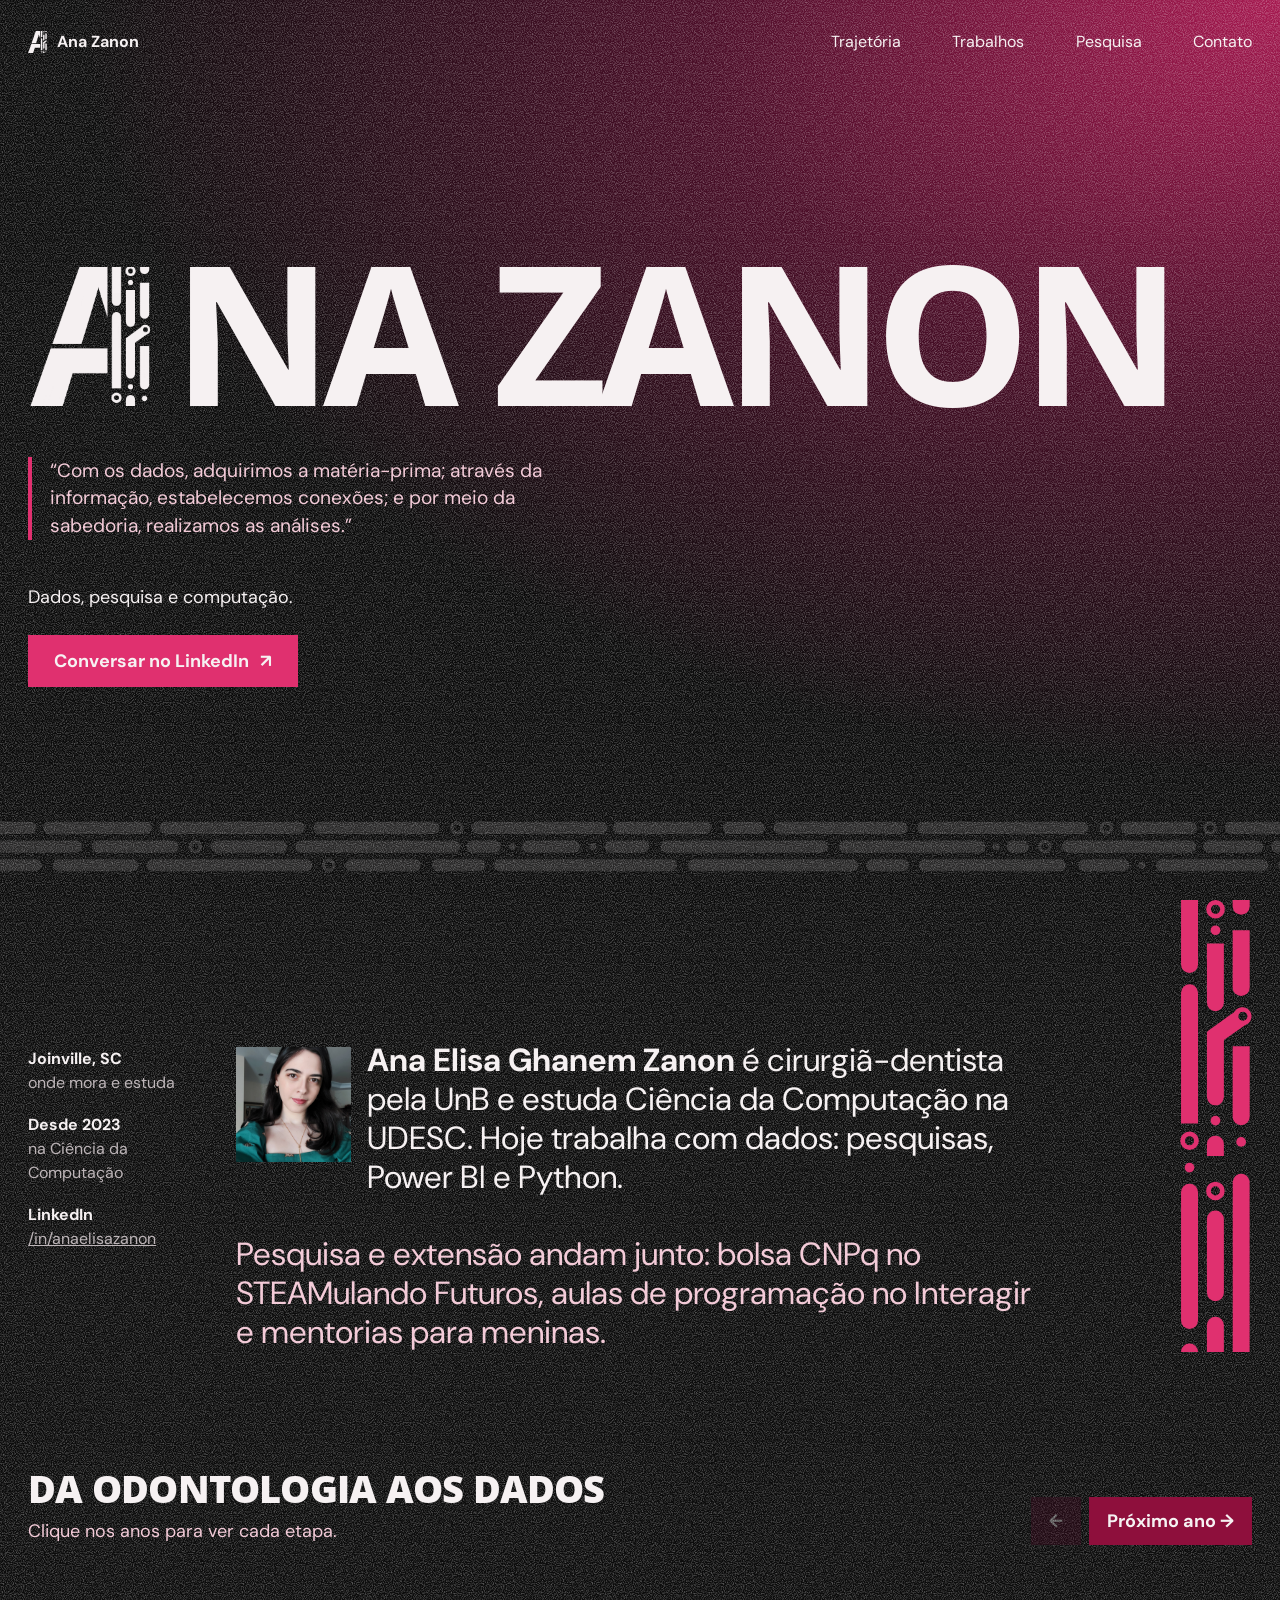
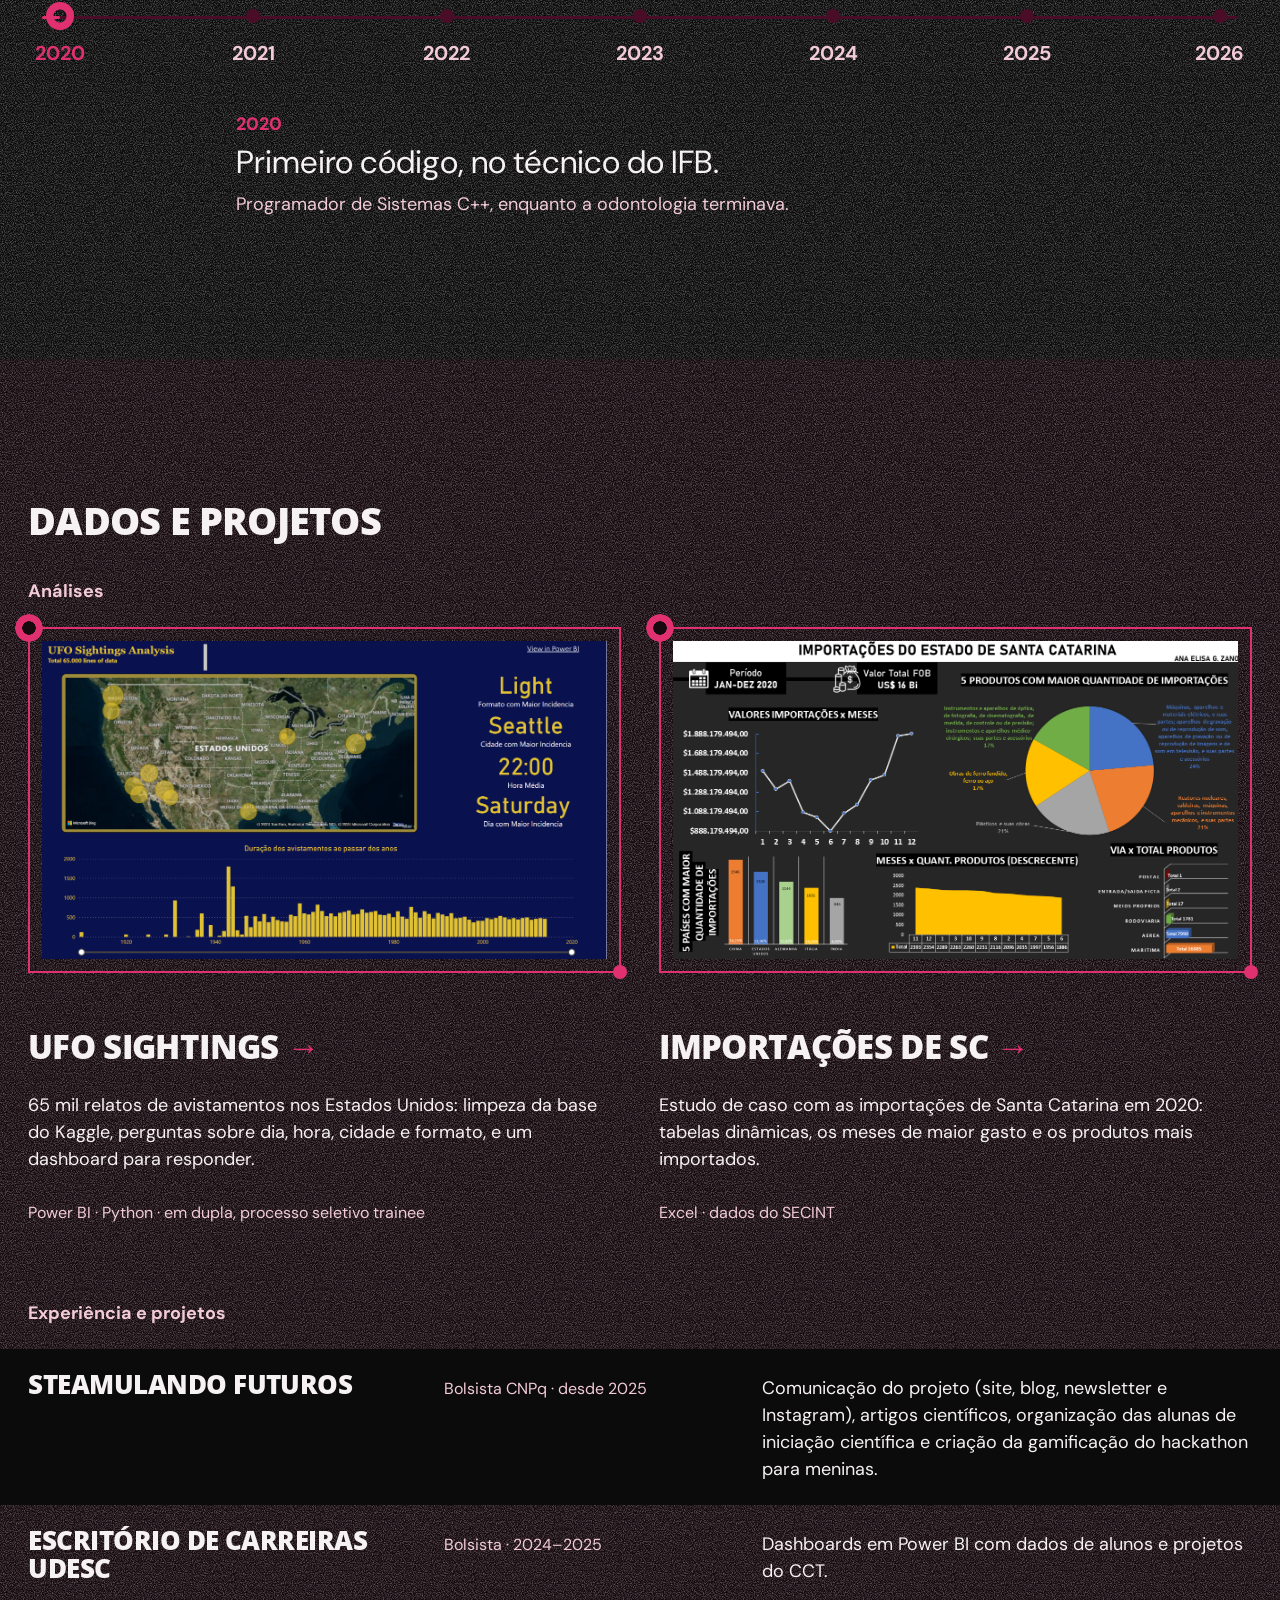
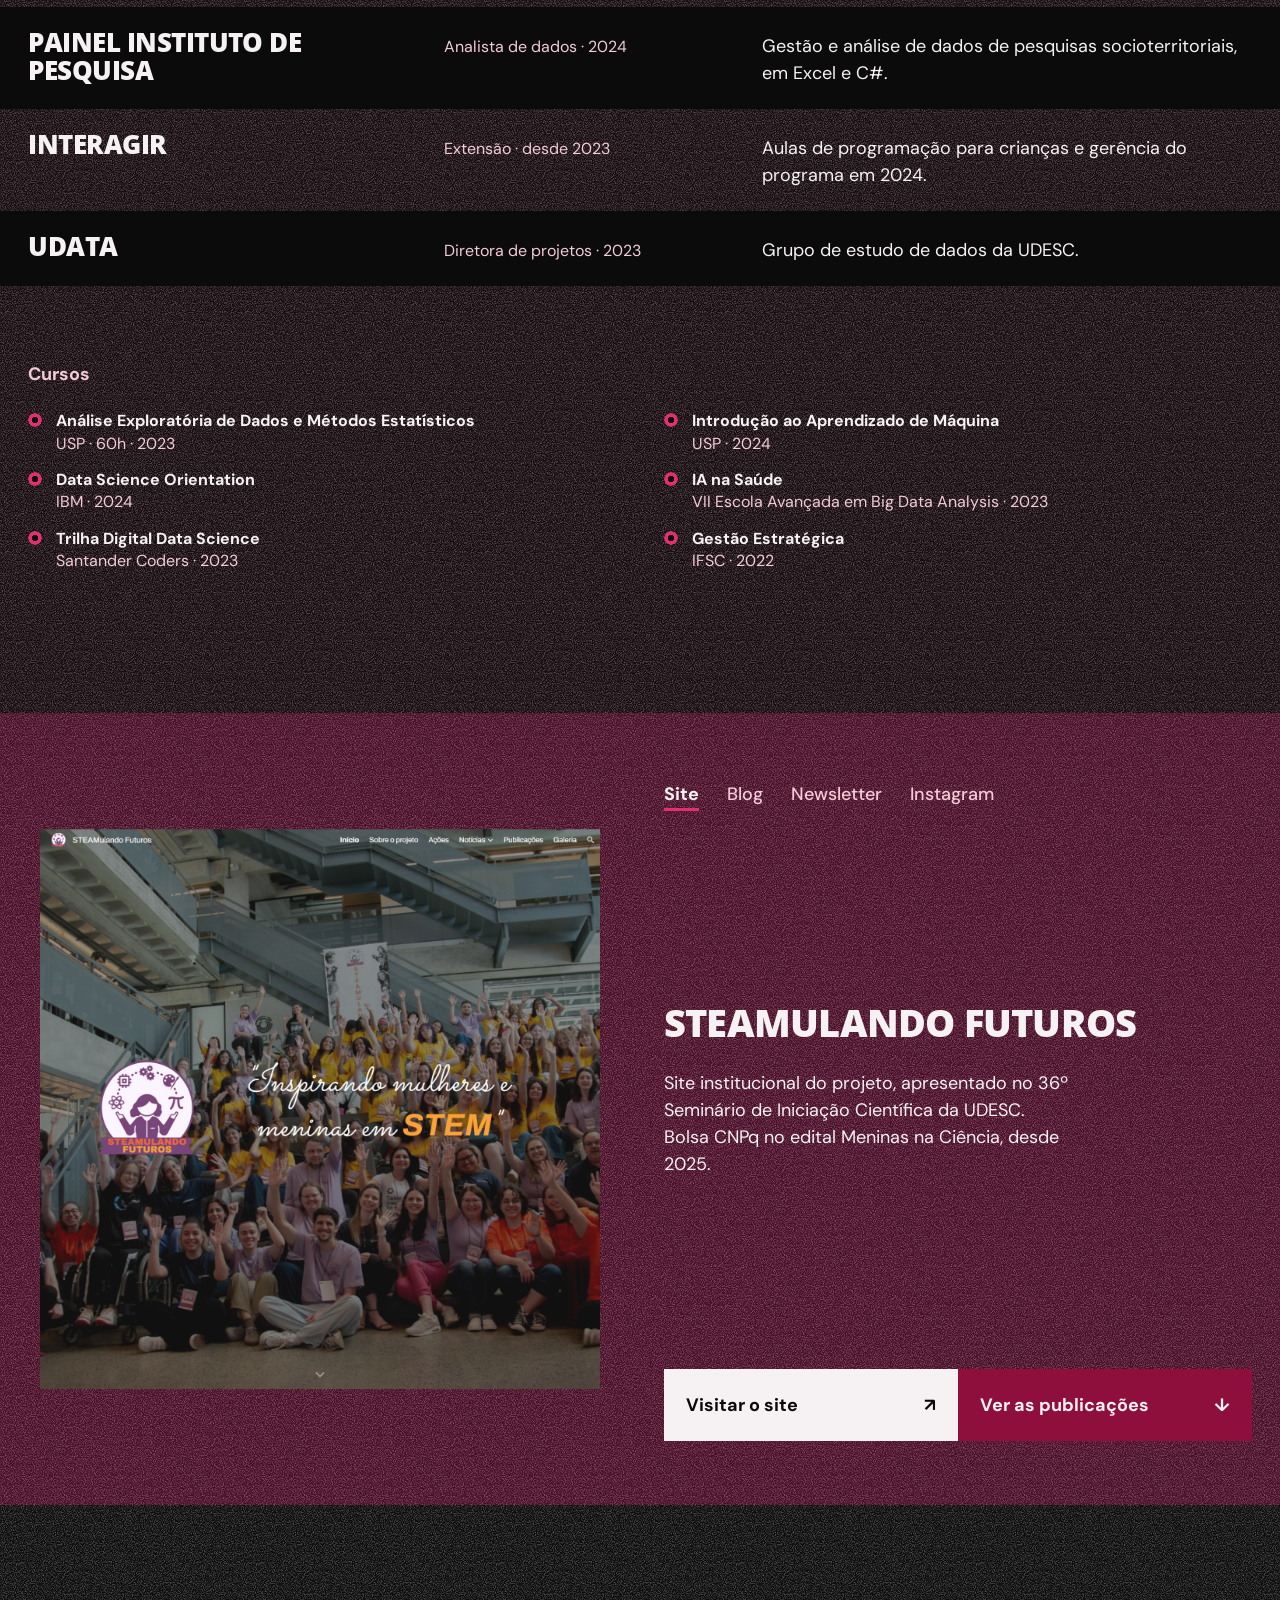
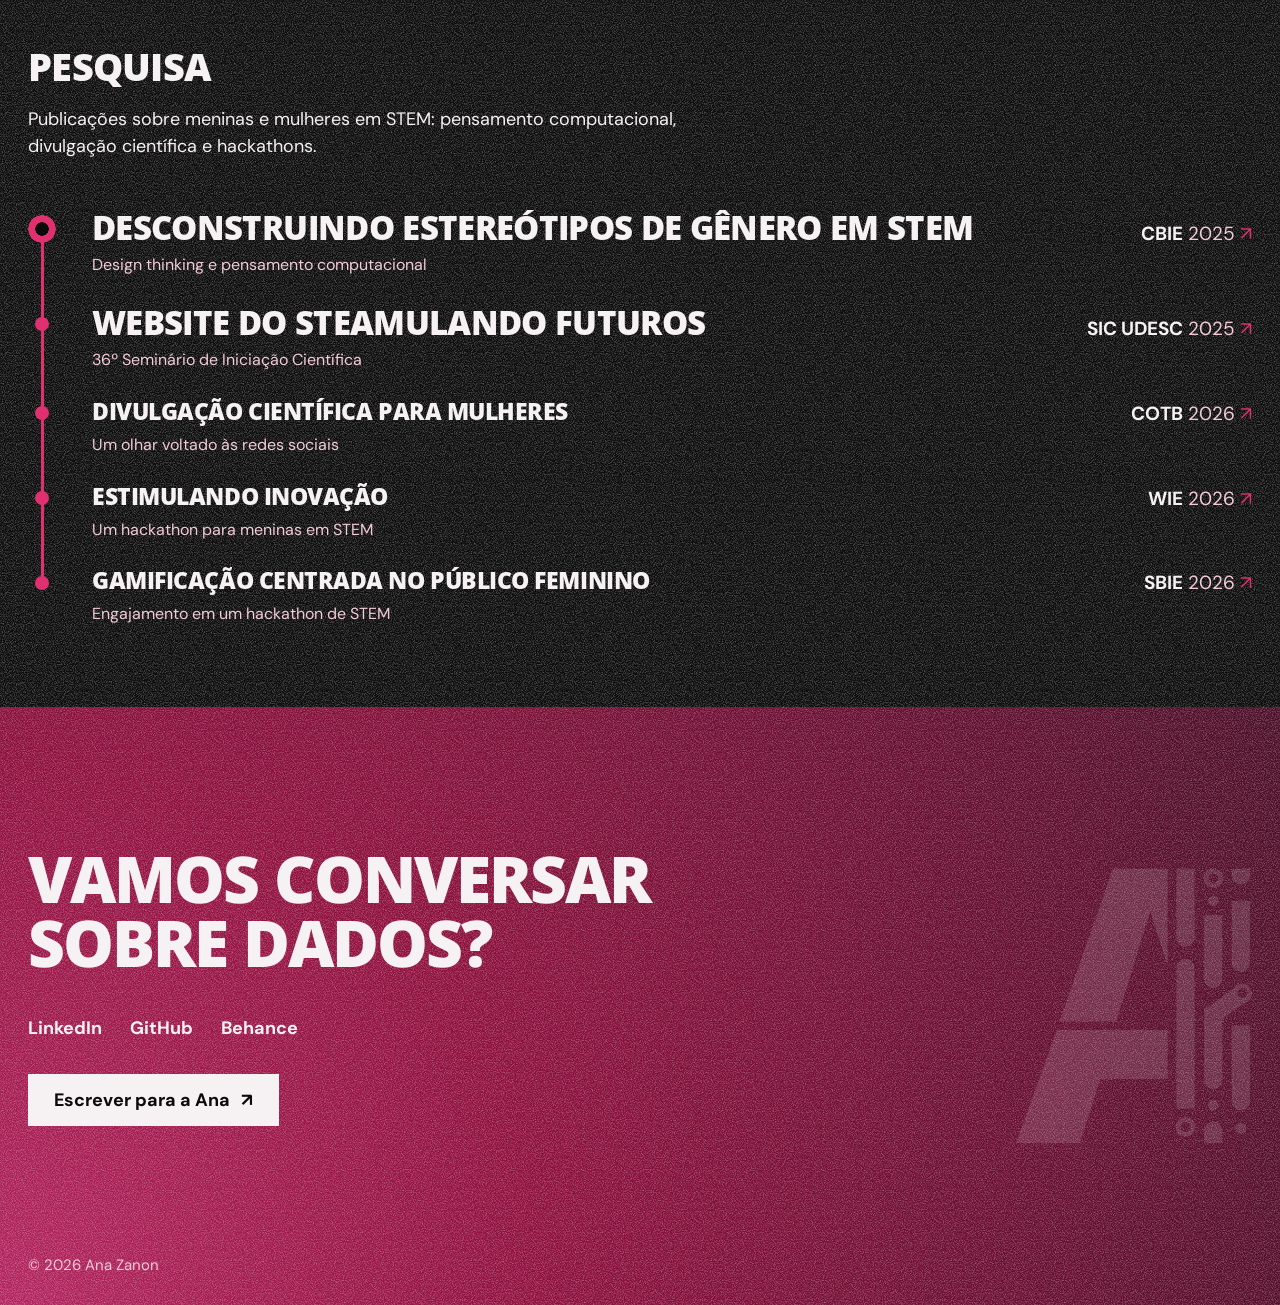
==== commit 79cd74d2: "Rodapé mais simples, sem a seção de contato repetida Tira as linhas de contato (nome, cidade, Linked" ====
--- a/index.html
+++ b/index.html
@@ -67,7 +67,6 @@
 .dropcap img{width:100%;height:100%;object-fit:cover;object-position:50% 24%;filter:contrast(1.04) saturate(.9)}
 .hero-mid{align-self:center;display:flex;flex-direction:column;align-items:flex-start;padding-top:clamp(64px,12vh,140px)}
 .hero-quote{max-width:44ch;margin:clamp(24px,3vw,40px) 0 0;padding-left:18px;border-left:4px solid var(--accent);font-size:clamp(18px,1.5vw,22px);line-height:1.45;color:var(--soft)}
-.rows .face{width:48px;height:48px;border-radius:50%;object-fit:cover;object-position:50% 22%;margin-left:auto;align-self:center}
 
 /* the live thing: the trace through the years */
 .trace{margin-top:clamp(80px,9vw,140px)}
@@ -175,31 +174,16 @@
 .archive p{font-size:var(--s-statement);line-height:1.22;max-width:30ch}
 .archive p span{display:block;margin-top:16px;font-size:var(--s-small);line-height:1.45;color:var(--muted)}
 
-/* ---------- CONTACT ---------- */
-.contact{background:var(--bg) var(--grain)}
-.rows a,.rows p{display:flex;align-items:center;min-height:clamp(64px,6vw,84px);padding:0 var(--m);font:400 clamp(20px,2.2vw,30px)/1.1 var(--text);letter-spacing:-.03em;text-decoration:none;overflow-wrap:anywhere}
-.rows > *:nth-child(odd){background:#121011}
-.rows > *:nth-child(even){background:var(--bg)}
-.rows a{transition:color .2s}
-.rows a:hover{color:var(--soft)}
-.rows .hello{gap:24px;align-items:center;padding-bottom:0}
-.rows .round{display:inline-flex;align-items:center;justify-content:center;width:48px;height:48px;border-radius:50%;background:var(--accent);color:var(--ink);font-size:1em;transition:transform .25s var(--ease-out)}
-.rows .round svg{width:42%;height:42%}
-.rows .hello:hover .round{transform:rotate(-45deg) scale(1.06)}
-
 /* ---------- FOOTER ---------- */
-footer{position:relative;min-height:100svh;overflow:hidden;display:grid;grid-template-rows:auto 1fr auto auto;padding:var(--m) var(--m) 0;background:var(--grain),radial-gradient(circle at 0% 100%,#B3245E 0%,#8E0F3C 38%,#4A0D27 100%)}
-.f-top{display:grid;grid-template-columns:repeat(12,1fr);gap:24px;padding-top:clamp(48px,6vw,96px)}
-.f-top h2{grid-column:1 / span 7;font:800 clamp(40px,5vw,84px)/1 var(--display);letter-spacing:-.03em;text-transform:uppercase}
-.f-top .btn{margin-top:36px;background:var(--ink);color:var(--bg)}
-.f-top .btn:hover{background:var(--soft)}
-.f-links{grid-column:10 / span 3;display:flex;flex-direction:column;gap:12px;font-size:16px}
-.f-links a{text-decoration:none}
-.f-links a:hover{color:var(--soft)}
-.credits{grid-row:3;font-size:16px;line-height:1.5;color:var(--soft);padding-bottom:18px;max-width:64ch}
-.credits a{color:var(--ink)}
-.legal{grid-row:3;display:none}
-.big{grid-row:4;font:800 clamp(120px,30vw,560px)/.78 var(--display);letter-spacing:-.06em;text-transform:uppercase;white-space:nowrap;transform:translateY(24%);margin-left:-.04em;color:var(--ink)}
+footer{position:relative;overflow:hidden;display:flex;flex-direction:column;align-items:flex-start;padding:clamp(88px,11vw,160px) var(--m) 28px;background:var(--grain),radial-gradient(circle at 0% 100%,#B3245E 0%,#8E0F3C 38%,#4A0D27 100%)}
+footer h2{font:800 clamp(40px,5vw,84px)/1 var(--display);letter-spacing:-.03em;text-transform:uppercase;max-width:20ch}
+.f-links{display:flex;gap:28px;margin-top:40px;font-size:var(--s-body);font-weight:700}
+.f-links a{text-decoration:none;position:relative;padding:6px 0}
+.f-links a::after{content:"";position:absolute;left:0;right:0;bottom:0;height:2px;background:var(--ink);transform:scaleX(0);transform-origin:left;transition:transform .3s var(--ease-out)}
+.f-links a:hover::after,.f-links a:focus-visible::after{transform:scaleX(1)}
+footer .btn{margin-top:32px;background:var(--ink);color:var(--bg)}
+footer .btn:hover{background:var(--soft)}
+.credits{margin-top:clamp(80px,10vw,140px);font-size:15px;color:var(--soft)}
 
 /* ---------- LOGO ELEMENTS (from Ana's slide style: one per section, 60px clear of any text) ---------- */
 .hero{grid-template-rows:auto 1fr auto}
@@ -220,7 +204,7 @@
 .poster li:first-child::before{left:-64px;top:calc(var(--c) - 14px);width:28px;height:28px;background:radial-gradient(circle,var(--bg) 0 6.5px,var(--accent) 7px 13.5px,transparent 14px)}
 .poster li:not(:last-child)::after{content:"";position:absolute;left:-51.5px;top:var(--c);width:3px;height:calc(100% + 26px);background:var(--accent);z-index:-1}
 .poster{position:relative;z-index:0}
-.wm{position:absolute;right:var(--m);top:40%;height:22vh;width:auto;opacity:.13;pointer-events:none}
+.wm{position:absolute;right:var(--m);top:50%;transform:translateY(-50%);height:min(46%,320px);width:auto;opacity:.13;pointer-events:none}
 
 /* ---------- MOTION ---------- */
 .js .rv{opacity:0;transform:translateY(24px)}
@@ -276,14 +260,8 @@
   .poster .f{text-align:left;font-size:15px}
   .archive{grid-template-columns:1fr}
   .archive p{font-size:22px}
-  .rows a,.rows p{font-size:19px;min-height:60px;overflow-wrap:anywhere}
-  .rows .hello{background:var(--accent)!important;justify-content:space-between}
-  .rows .round{width:48px;height:48px;background:var(--ink);color:var(--bg)}
-  .f-top{display:flex;flex-direction:column}
-  .f-top h2{font-size:11vw}
-  .f-top .btn{width:100%;justify-content:space-between}
-  .f-links{flex-direction:row;flex-wrap:wrap;gap:10px 22px;font-size:15px;margin-top:28px}
-  .big{font-size:34vw}
+  footer h2{font-size:9vw}
+  footer .btn{align-self:stretch;justify-content:space-between}
 }
 </style>
 </head>
@@ -423,34 +401,18 @@
   </ul>
 </section>
 
-<section class="contact" id="contato" aria-label="Contato">
-  <div class="rows">
-    <p class="rv">Ana Elisa Ghanem Zanon<img class="face" src="assets/ana-foto.jpg" width="1280" height="1568" alt="" loading="lazy"></p>
-    <p class="rv">Joinville, Santa Catarina</p>
-    <a class="rv" href="https://www.linkedin.com/in/anaelisazanon" target="_blank" rel="noopener">linkedin.com/in/anaelisazanon</a>
-    <a class="rv" href="mailto:anaelisazanon@gmail.com?subject=Contato%20pelo%20portf%C3%B3lio">anaelisazanon@gmail.com</a>
-    <a class="hello rv" href="mailto:anaelisazanon@gmail.com?subject=Contato%20pelo%20portf%C3%B3lio">Olá <span class="round" aria-hidden="true"><svg viewBox="0 0 24 24" fill="none" stroke="currentColor" stroke-width="2.6" stroke-linecap="round" stroke-linejoin="round"><path d="M5 12h14M13 6l6 6-6 6"/></svg></span><span class="vh">, mandar um e-mail</span></a>
-  </div>
-</section>
 </main>
 
-<footer>
+<footer id="contato">
   <img class="wm" src="assets/logo.svg" width="293" height="343" alt="" aria-hidden="true">
-  <div class="f-top">
-    <div style="grid-column:1 / span 7">
-      <h2 class="rv">Vamos conversar sobre dados?</h2>
-      <a class="btn rv" style="--i:1" href="mailto:anaelisazanon@gmail.com?subject=Contato%20pelo%20portf%C3%B3lio">Escrever para a Ana <span class="arr" aria-hidden="true">↗</span></a>
-    </div>
-    <ul class="f-links rv" style="--i:2">
-      <li><a href="https://www.linkedin.com/in/anaelisazanon" target="_blank" rel="noopener">LinkedIn</a></li>
-      <li><a href="https://github.com/anaelisazanon" target="_blank" rel="noopener">GitHub</a></li>
-      <li><a href="https://www.behance.net/anaelisazanon" target="_blank" rel="noopener">Behance</a></li>
-      <li><a href="https://steamulandofuturos.com.br" target="_blank" rel="noopener">STEAMulando Futuros</a></li>
-    </ul>
-  </div>
-  <div></div>
-  <p class="credits">© 2026 Ana Zanon.</p>
-  <p class="big" aria-hidden="true">Zanon</p>
+  <h2 class="rv">Vamos conversar sobre dados?</h2>
+  <ul class="f-links rv" style="--i:1">
+    <li><a href="https://www.linkedin.com/in/anaelisazanon" target="_blank" rel="noopener">LinkedIn</a></li>
+    <li><a href="https://github.com/anaelisazanon" target="_blank" rel="noopener">GitHub</a></li>
+    <li><a href="https://www.behance.net/anaelisazanon" target="_blank" rel="noopener">Behance</a></li>
+  </ul>
+  <a class="btn rv" style="--i:2" href="mailto:anaelisazanon@gmail.com?subject=Contato%20pelo%20portf%C3%B3lio">Escrever para a Ana <span class="arr" aria-hidden="true">↗</span></a>
+  <p class="credits">© 2026 Ana Zanon</p>
 </footer>
 
 <script>
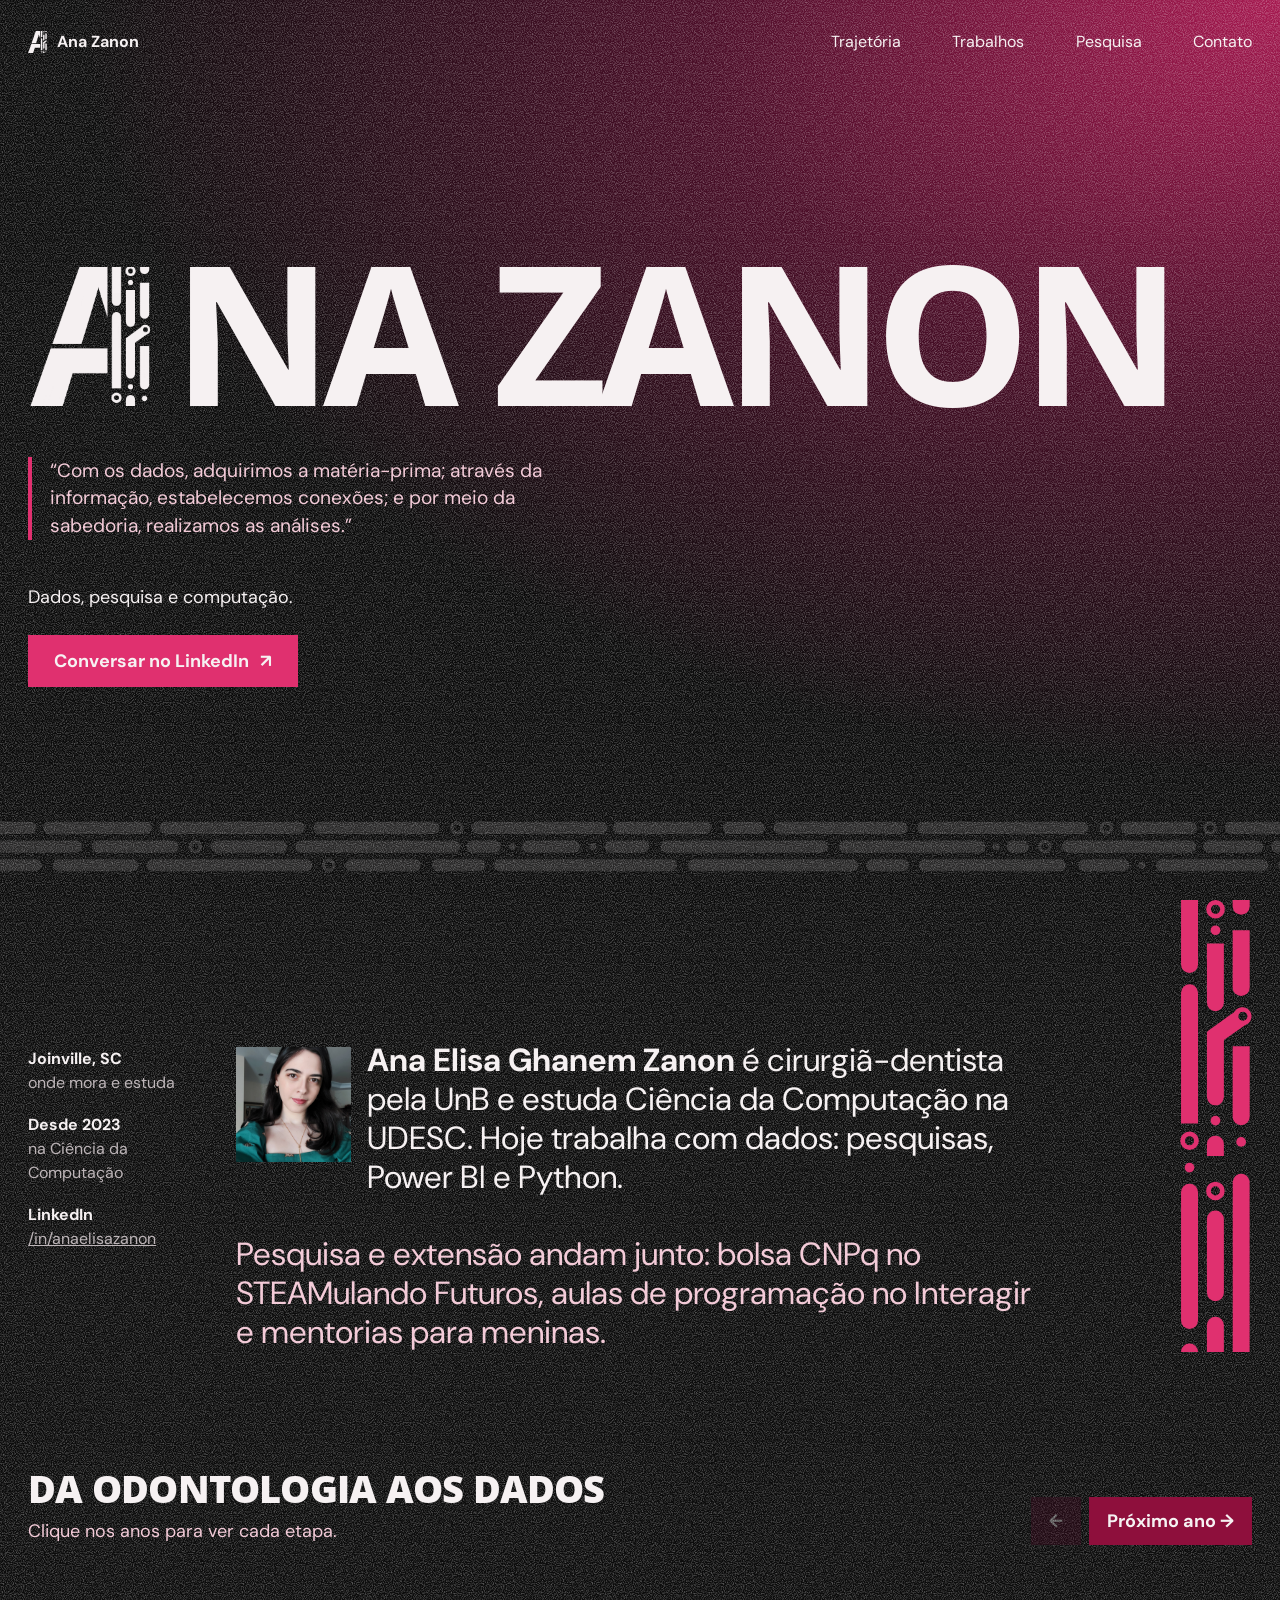
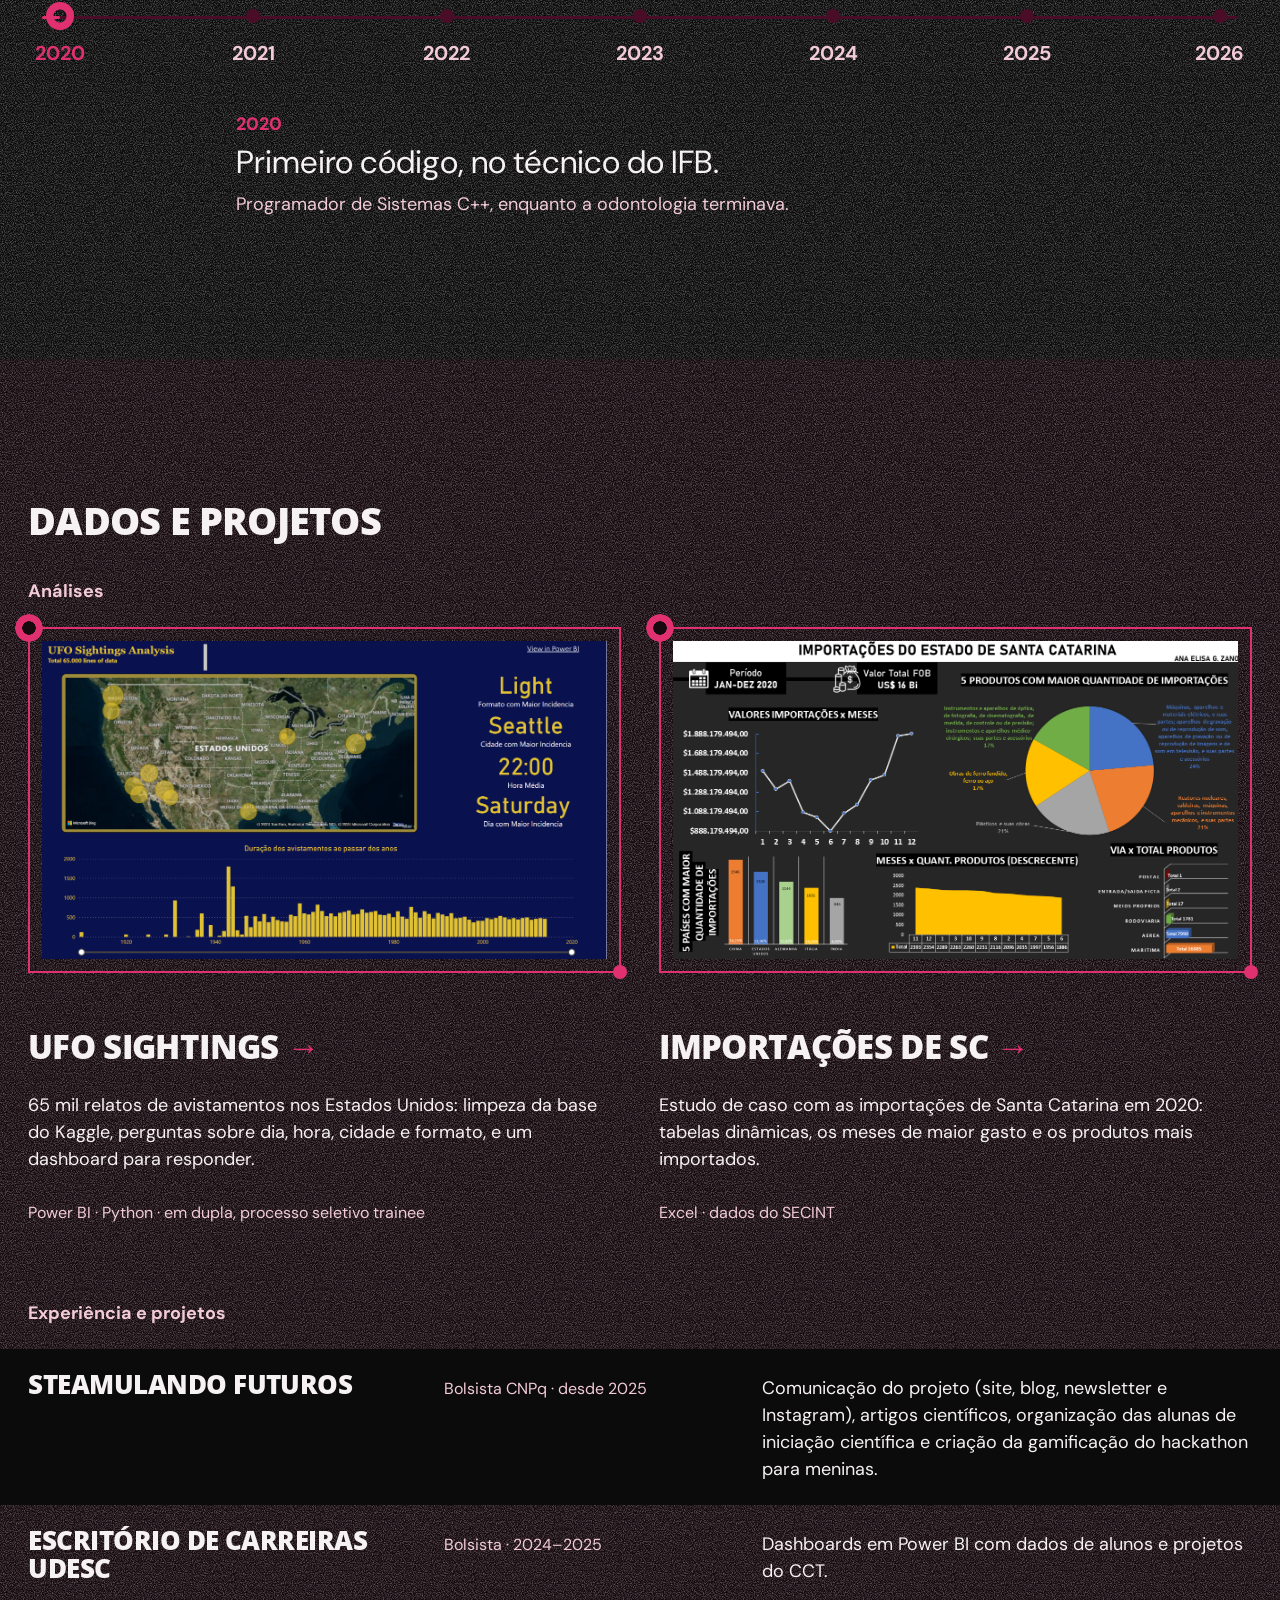
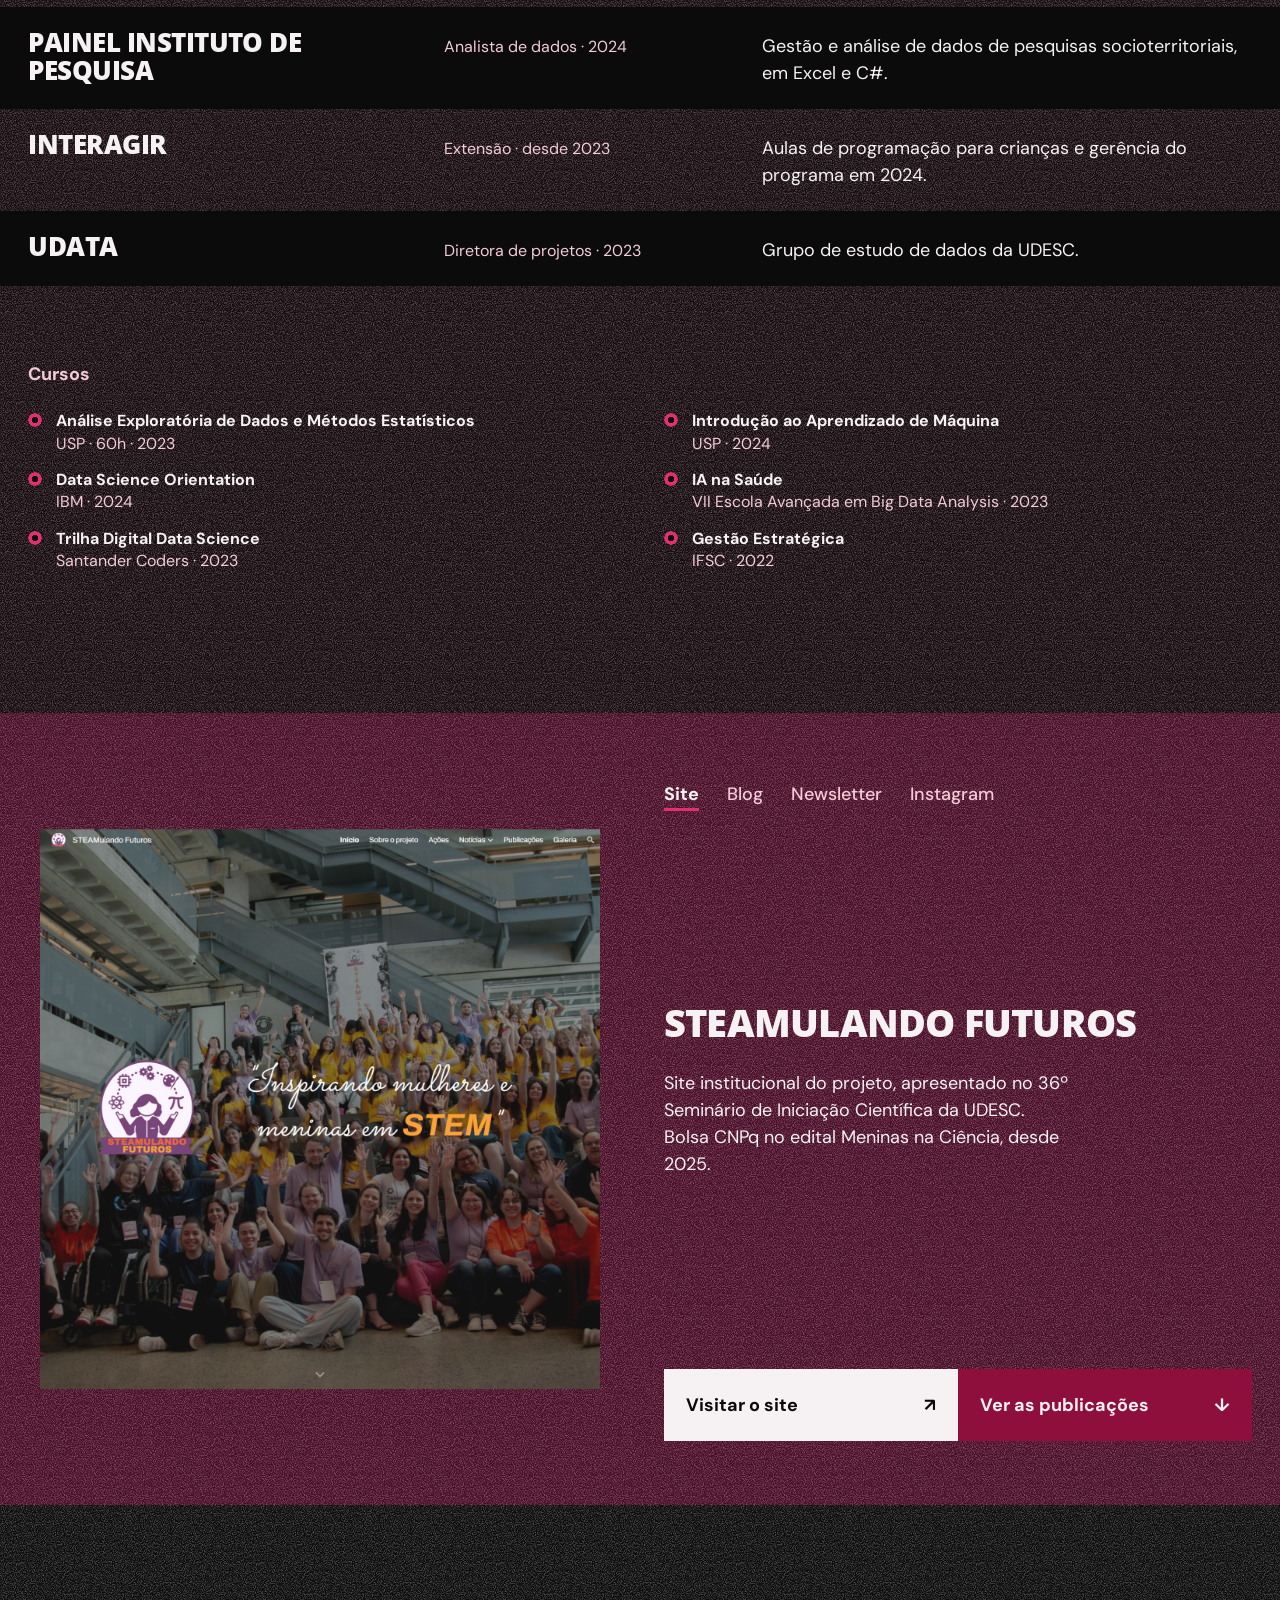
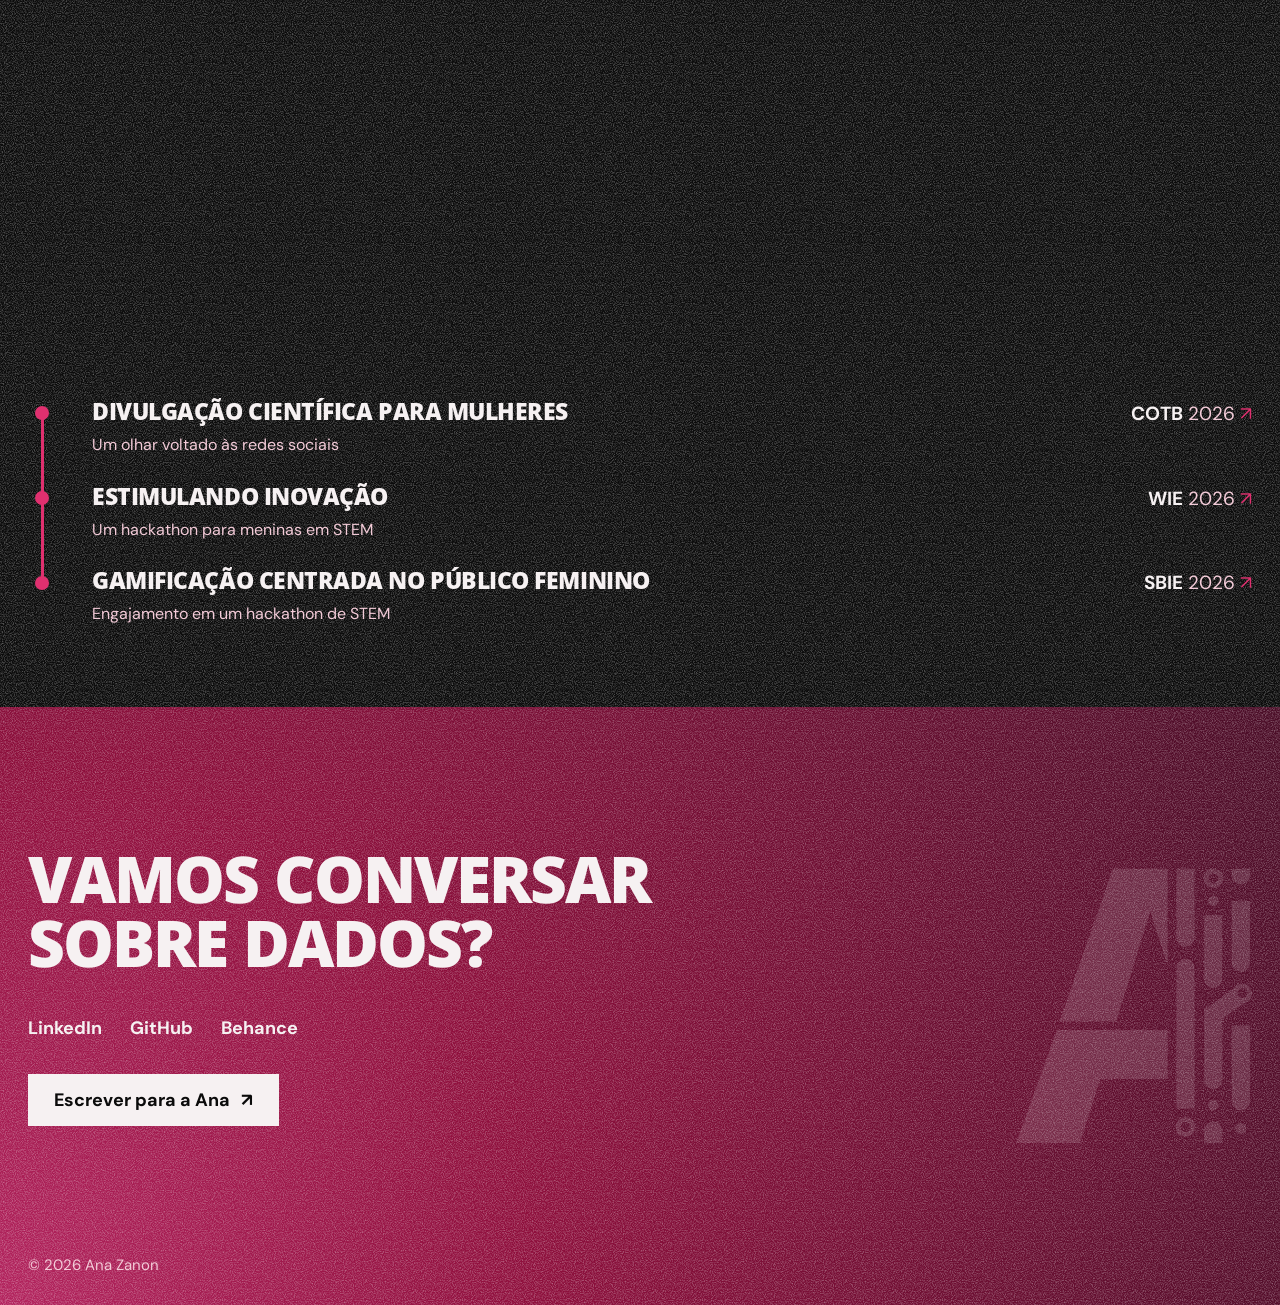
==== commit 85bb2a13: "Texto da aba Instagram sem a série que não saiu Co-Authored-By: Claude Opus 5.5 <noreply@anthropic.c" ====
--- a/index.html
+++ b/index.html
@@ -380,7 +380,7 @@
       <p class="desc rv" style="--i:1" role="tabpanel" id="d-site" aria-labelledby="t-site">Site institucional do projeto, apresentado no 36º Seminário de Iniciação Científica da UDESC. Bolsa CNPq no edital Meninas na Ciência, desde 2025.</p>
       <p class="desc" role="tabpanel" id="d-blog" aria-labelledby="t-blog" hidden>Blog com as ações do projeto: oficinas, hackathon e as publicações do grupo, escritas para quem está começando.</p>
       <p class="desc" role="tabpanel" id="d-news" aria-labelledby="t-news" hidden>Newsletter por e-mail feita em HTML, com as novidades do projeto. A primeira edição, de agosto de 2026, ficou pronta mas ainda não foi enviada.</p>
-      <p class="desc" role="tabpanel" id="d-insta" aria-labelledby="t-insta" hidden>Gestão do Instagram, com séries como "Elas em Rede", sobre mulheres que fazem ciência e tecnologia.</p>
+      <p class="desc" role="tabpanel" id="d-insta" aria-labelledby="t-insta" hidden>Gestão do Instagram, com séries sobre mulheres cientistas e tecnologia, divulgação de palestras e relatos de experiência de alunas.</p>
     </div>
     <div class="cells">
       <a class="go-link" href="https://steamulandofuturos.com.br" target="_blank" rel="noopener"><span class="lbl">Visitar o site</span> <span aria-hidden="true">↗</span></a>
